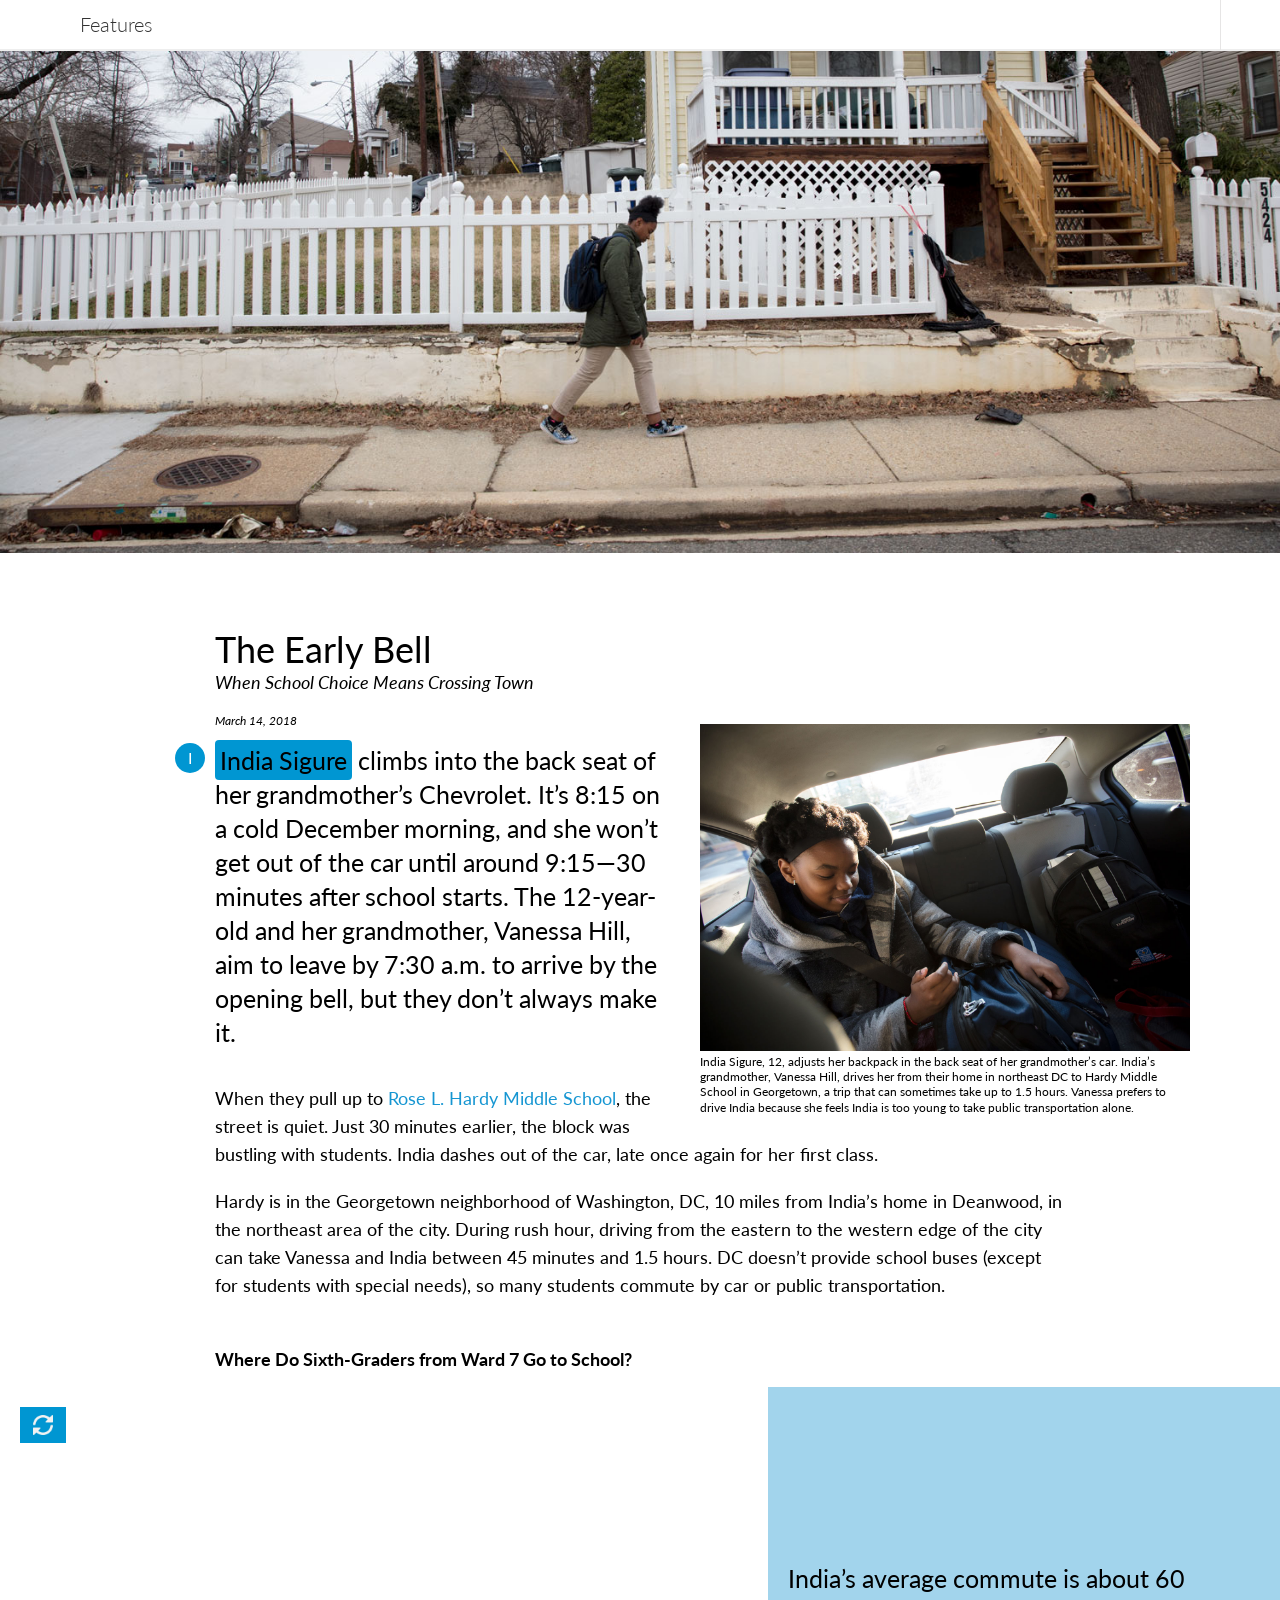
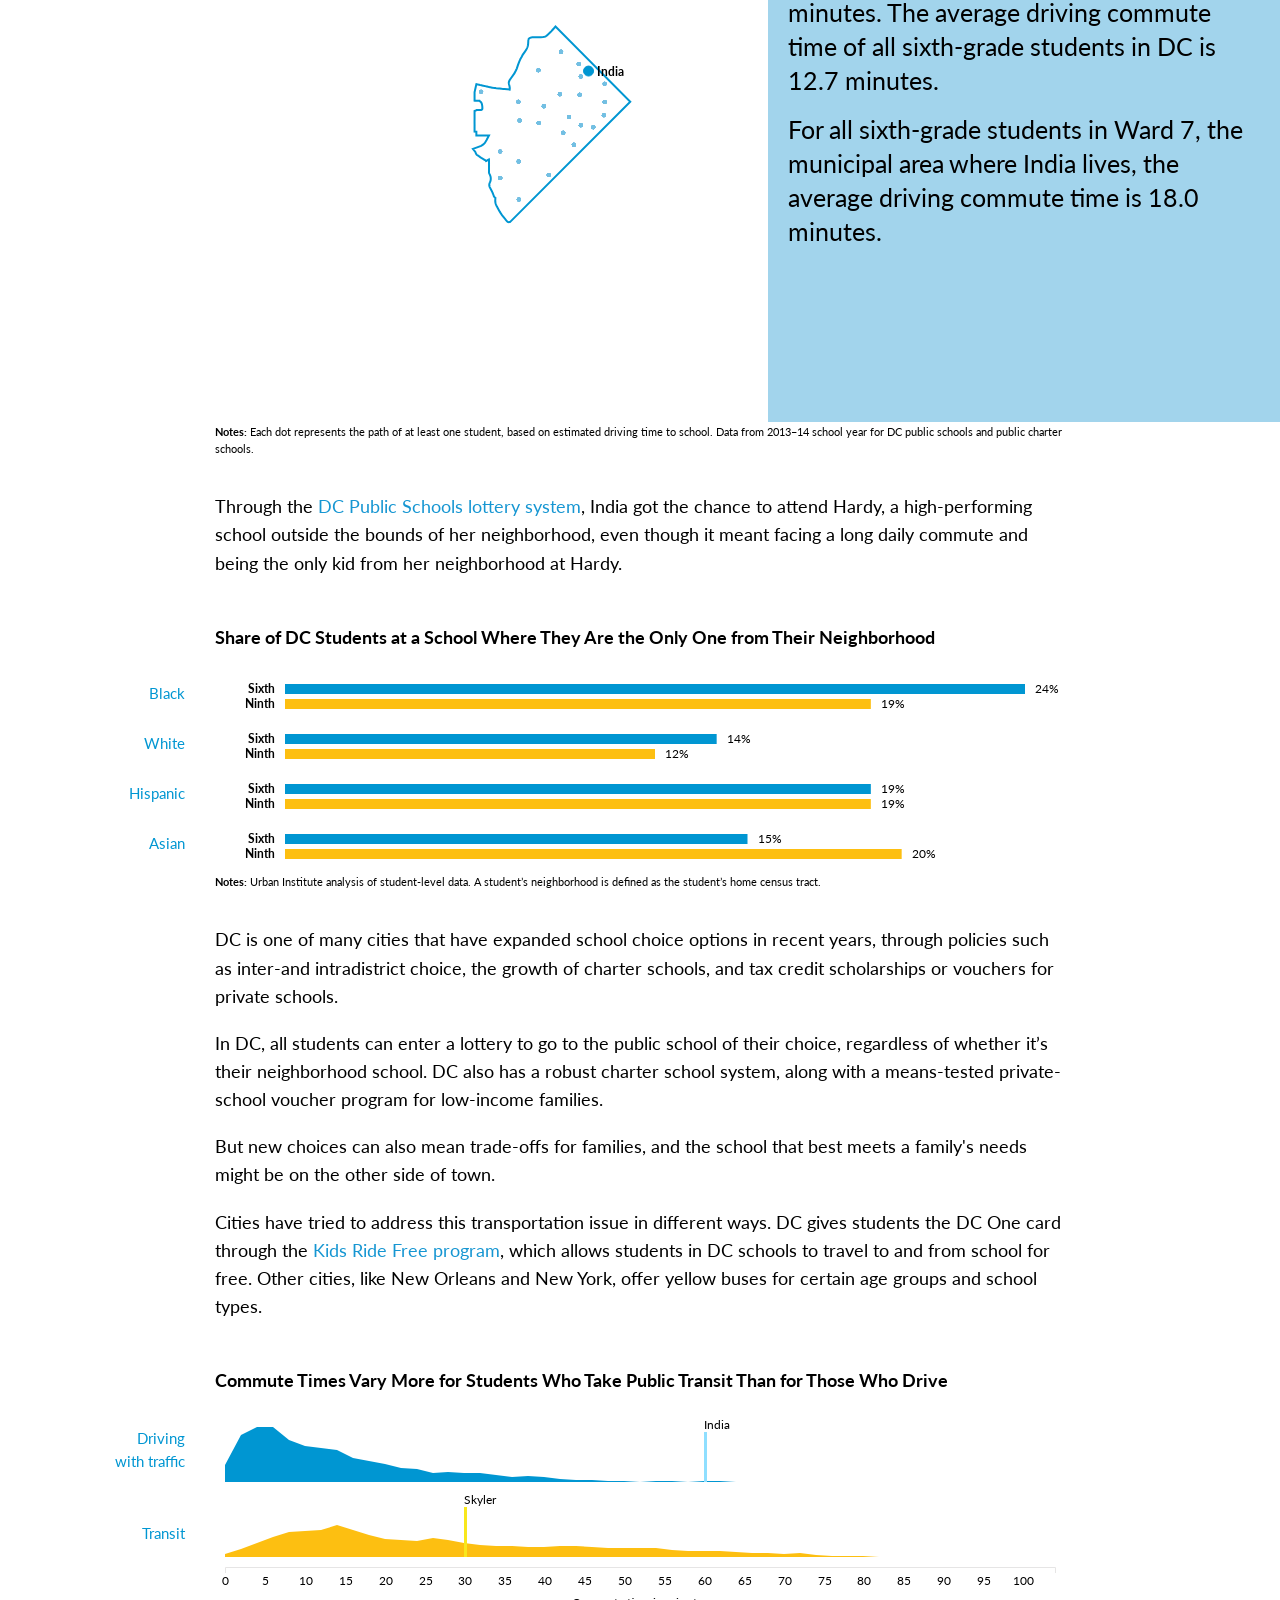
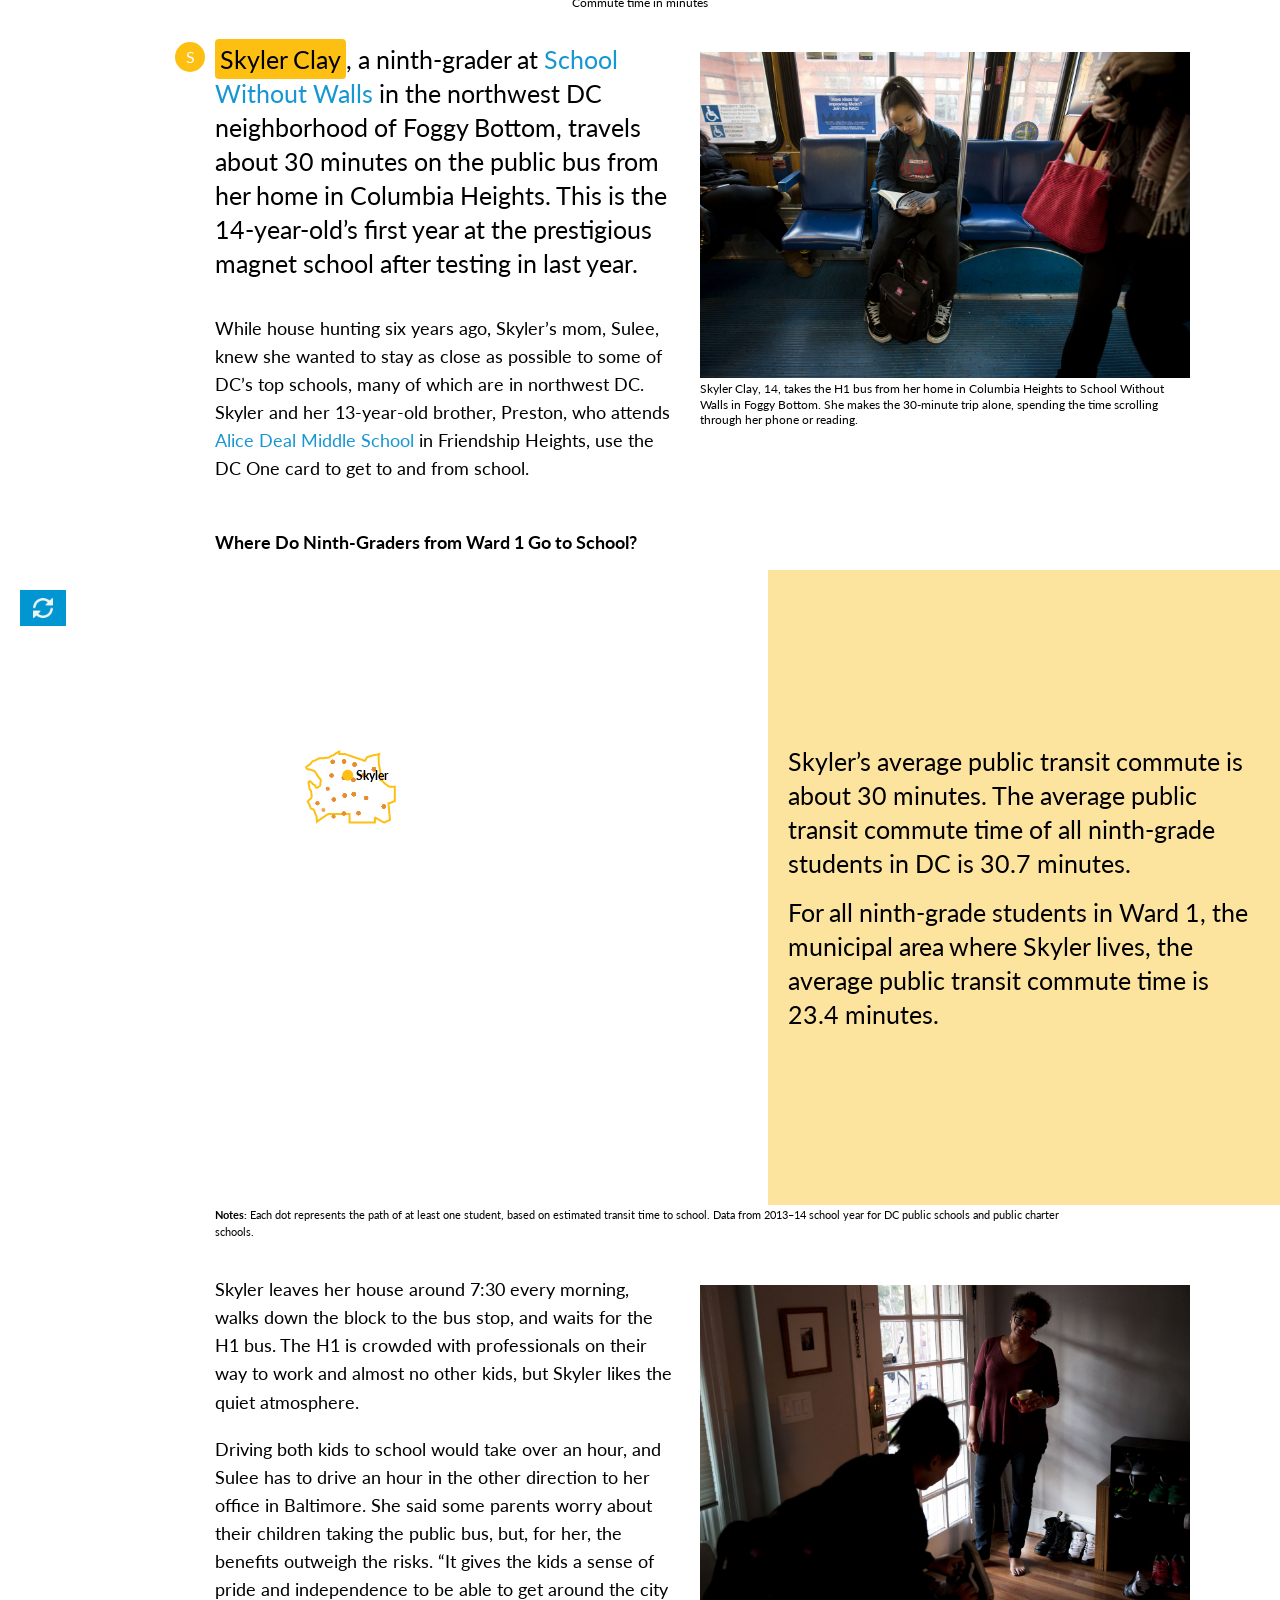
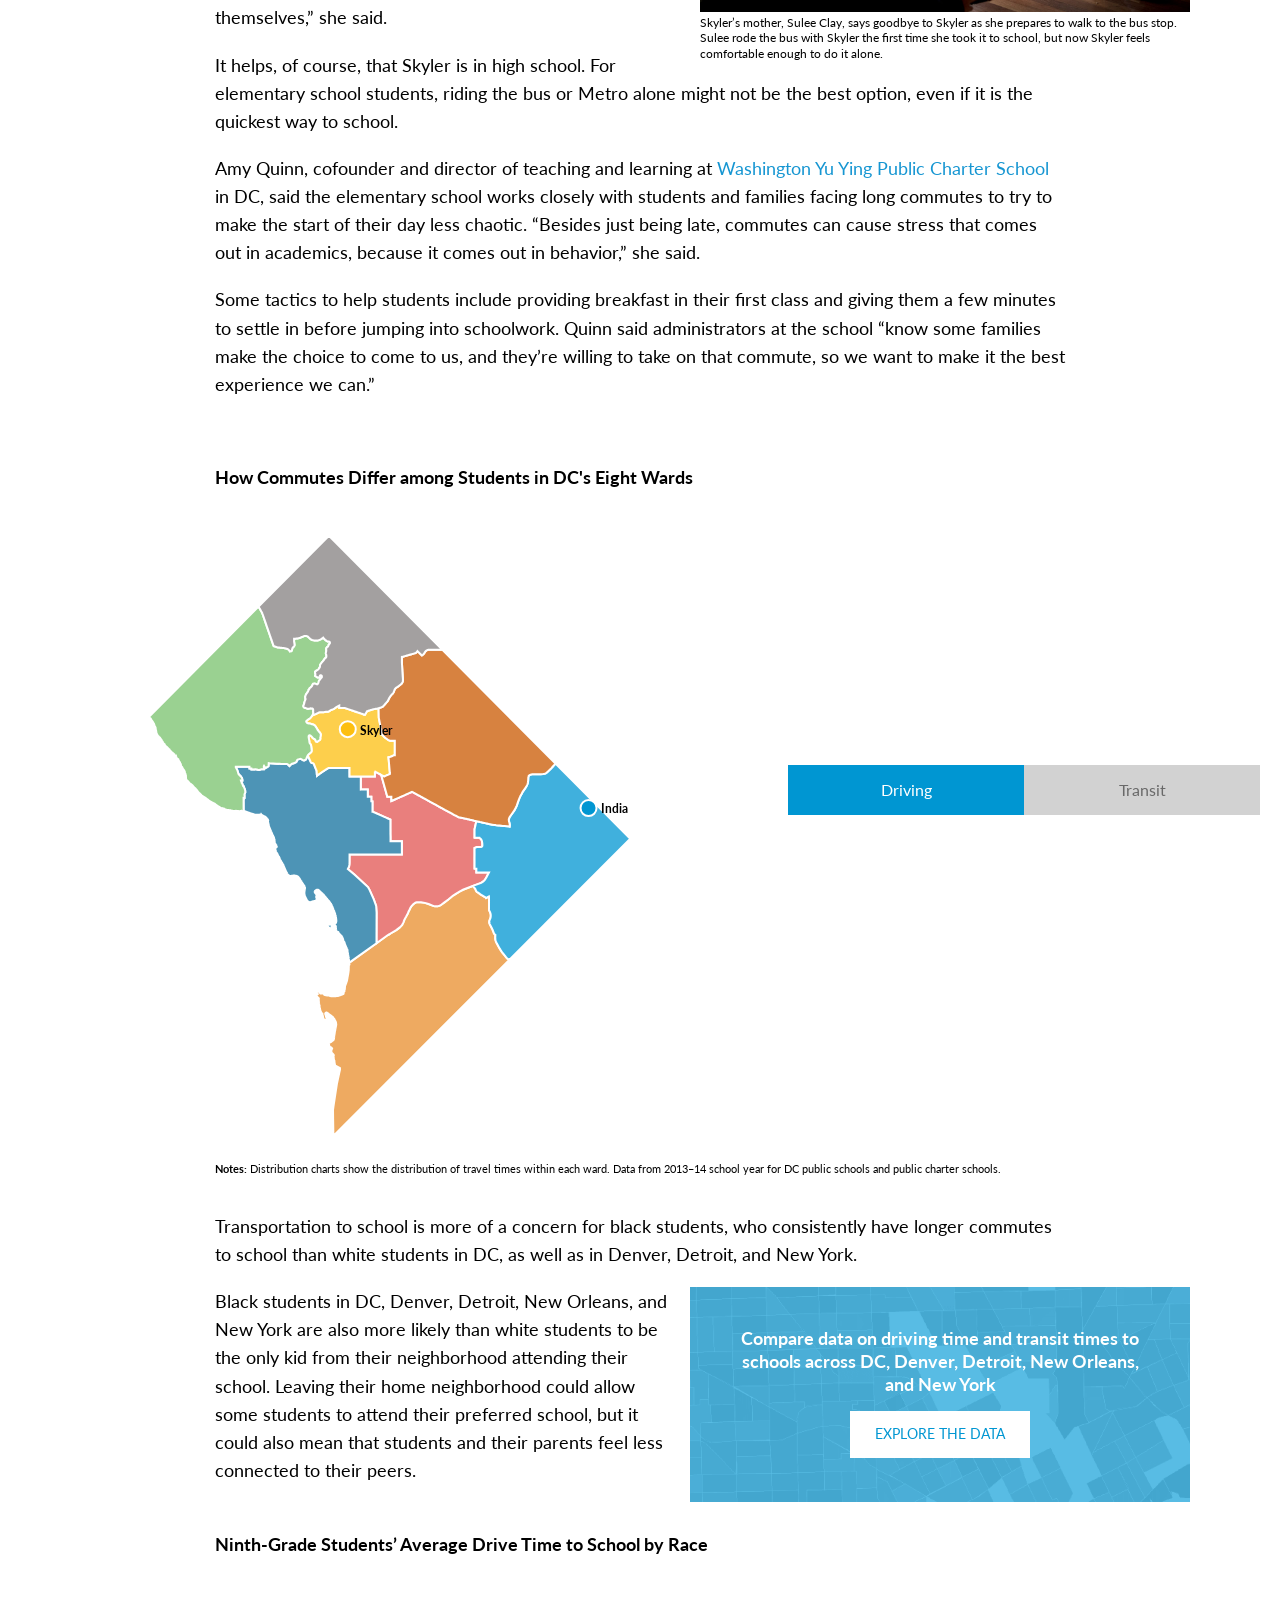
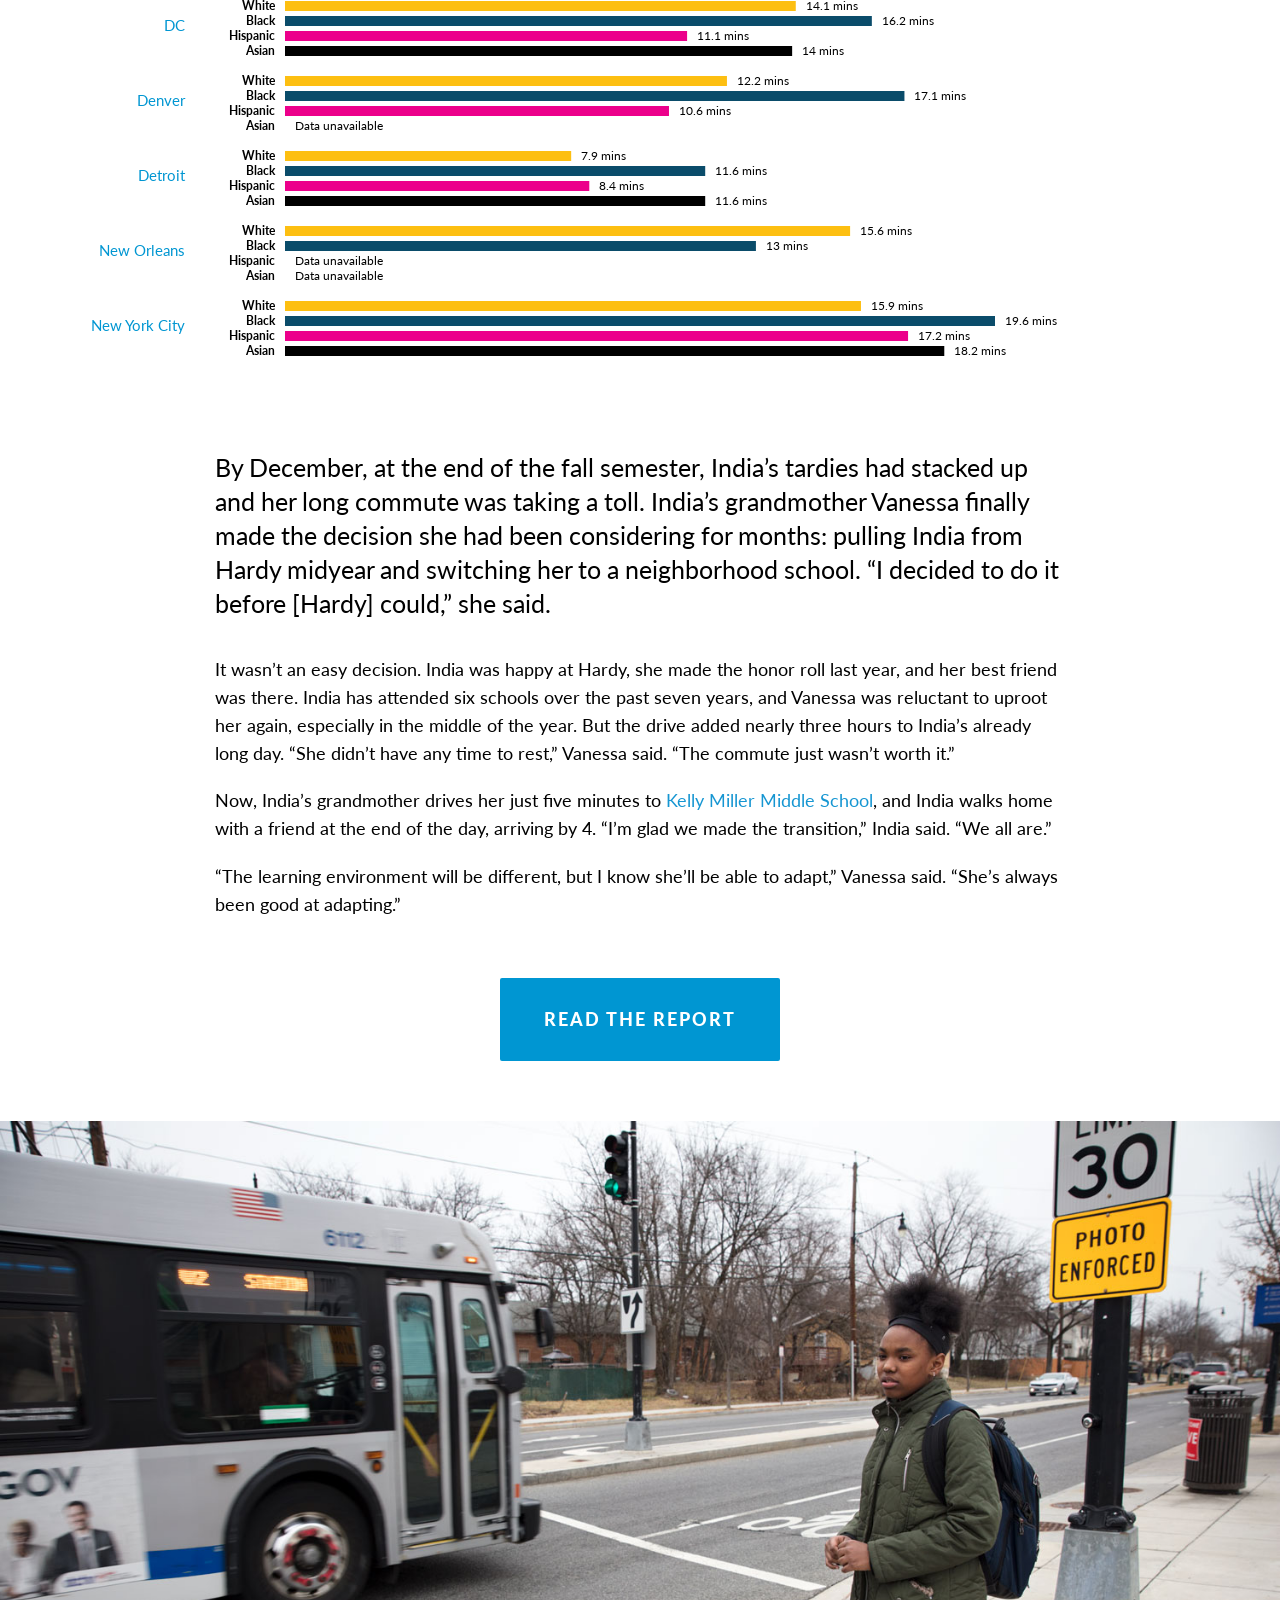
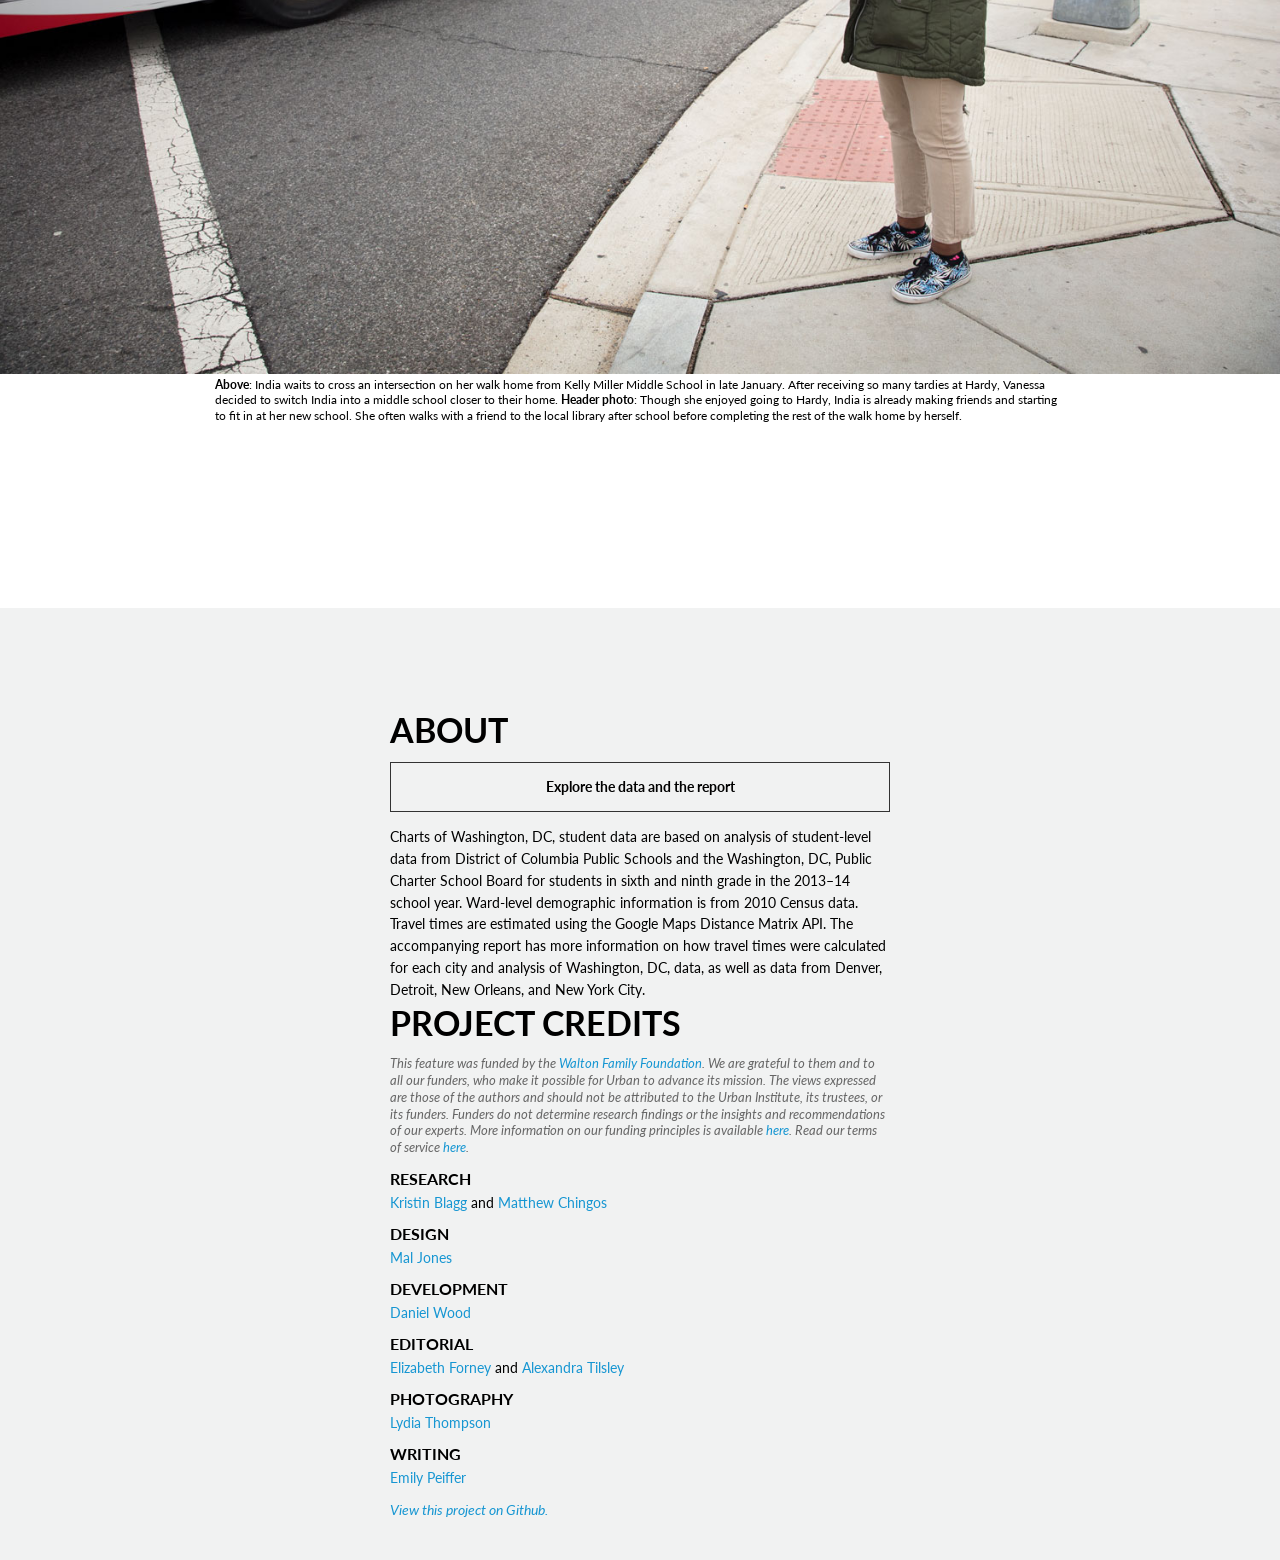
==== index.html @ cdac8f3f "html entitites for rsquo, m/ndash, dquos" ====
<!DOCTYPE html>
<html>
<head>
  <title>The Early Bell</title>
  <meta charset="utf-8">
  <meta http-equiv="X-UA-Compatible" content="IE=edge">
  <meta name="viewport" content="initial-scale=1, maximum-scale=1">

  <meta name="twitter:card" content="summary">
  <meta name="twitter:site" content="@urbaninstitute">
  <meta name="twitter:creator" content="@urbaninstitute">
  <meta name="twitter:title" content="The Early Bell: When School Choice Means Crossing Town">
  <meta name="twitter:description" content="New choices can mean trade-offs for families, and the school that best meets their needs might be on the other side of the city.">
  <meta name="twitter:image" content="https://apps.urban.org/features/school-transportation/img/01292018_SchoolTransport_India_265-social.jpg">
  <meta property="og:title" content="The Early Bell: When School Choice Means Crossing Town" />
  <meta property="og:description" content="New choices can mean trade-offs for families, and the school that best meets their needs might be on the other side of the city." />
  <meta property="og:image" content="https://apps.urban.org/features/school-transportation/img/01292018_SchoolTransport_India_265-social.jpg" />
  <meta property="og:image:type" content="image/jpeg">
  <meta property="og:url" content="http://urbn.is/schooltransit">



  <link rel="shortcut icon" href="favicon.ico" type="image/x-icon">
  <link rel="stylesheet" type="text/css" href="stylesheets/css/urban.css"/>
  <link rel="stylesheet" type="text/css" href="stylesheets/css/main.css"/>
  <link rel="stylesheet" type="text/css" href="stylesheets/css/urban-header.css"/>
  <link href="https://fonts.googleapis.com/css?family=Lato:300,400,700,300italic,400italic,700italic,900" rel="stylesheet" type="text/css">

  <!-- Add in meta data -->

  <script type="application/ld+json">
  {
    "@context": "http://schema.org",
    "@type": "NewsArticle",
    "headline": "The Early Bell: When School Choice Means Crossing Town",
    "url": "https://apps.urban.org/features/school-transportation/",
    "thumbnailUrl": "https://apps.urban.org/features/school-transportation/img/01292018_SchoolTransport_India_265-social.jpg",
    "dateCreated": "2018-03-14T04:00:00.000Z",
    "articleSection": "Interactive Feature",
    "creator": ["Kristin Blagg","Matthew Chingos","Mal Jones","Daniel Wood","Elizabeth Forney","Alexandra Tilsley","Lydia Thompson","Emily Peiffer"],
    "keywords": ["Children","Education and Training","Families","Neighborhoods, Cities, and Metros"]
  }
  </script>
  <script src="js/lib/jquery.min.js"></script>



</head>
<body>

<!-- Google Tag Manager -->
<noscript><iframe src="//www.googletagmanager.com/ns.html?id=GTM-MKBD2W"
height="0" width="0" style="display:none;visibility:hidden"></iframe></noscript>
<script>(function(w,d,s,l,i){w[l]=w[l]||[];w[l].push({'gtm.start':
new Date().getTime(),event:'gtm.js'});var f=d.getElementsByTagName(s)[0],
j=d.createElement(s),dl=l!='dataLayer'?'&l='+l:'';j.async=true;j.src=
'//www.googletagmanager.com/gtm.js?id='+i+dl;f.parentNode.insertBefore(j,f);
})(window,document,'script','dataLayer','GTM-MKBD2W');</script>
<!-- End Google Tag Manager -->

<div id = "isDesktop"></div>
<div id = "isTablet"></div>
<div id = "isPhone"></div>


<!-- START HEADER -->
<div id="header-pinned" class="no-touch">
   <a target="_blank" href="http://www.urban.org" title="Home" rel="home" class="site-logo"></a>
<div class="title"><span class="feature-link"><a href="http://www.urban.org/features" class="title-linkback" alt="Urban Institute logo">Features</a></div>
<div class="share-icons">
    <div class="shareThisP">
        <span onclick="toggle_visibility('shareBox');">
                <div class="shareThisB"></div>
            </span>
        <div class="shareThisW" id="shareBox">
          <!-- Update this content!!!! -->
          <!-- What is add this???? -->
            <div class="addthis_toolbox addthis_default_style  " addthis:title="" addthis:url="">
                
                <a href="https://www.facebook.com/sharer.php?u=http://urbn.is/schooltransit" target="_blank" class="addthis_button_facebook at300b" title="Facebook" onclick="toggle_visibility('shareBox');"><span class="at4-icon aticon-facebook" style="background-color: rgb(48, 88, 145);"><span class="at_a11y">Share on facebook</span></span></a>

                <a href="https://twitter.com/intent/tweet?text=The%20early%20bell%3A%20When%20school%20choice%20means%20crossing%20town%20http%3A%2F%2Furbn.is%2Fschooltransit%20(via%20%40urbaninstitute)" target="_blank" class="addthis_button_twitter at300b" title="Tweet" onclick="toggle_visibility('shareBox');"><span class="at4-icon aticon-twitter" style="background-color: rgb(44, 168, 210);"><span class="at_a11y">Share on twitter</span></span></a>

                <a href="mailto:%20?Subject=New feature from the Urban Institute &amp;Body=Hi! I thought you'd be interested in this new feature from the Urban Institute: &ldquo;The Early Bell: When School Choice Means Crossing Town&rdquo; http://urbn.is/schooltransit" target="_blank" class="addthis_button_email at300b" target="_blank" title="Email" onclick="toggle_visibility('shareBox');"><span class="at4-icon aticon-email" style="background-color: rgb(115, 138, 141);"><span class="at_a11y">Share on email</span></span></a> 
            </div>

        </div>
    </div>
</div>
</div>
<div id="main-content">
  <div class="headerimage" id="heroimage">
    <img src="img/HEADER-2-01292018_SchoolTransport_India_265.jpg" class="img-header">
  </div>

  <div id="main-content-text">
    <div class="content">
      <div id="india-dot" class="follow-dot india active">
        <span>I</span>
      </div>

      <h1>The Early Bell</h1>      
      <p class="tagline">When School Choice Means Crossing Town</p>
      <br>
      <div class="inset-image right hide-for-mobile-only">
        <img src="img/01-12112017_SchoolTransport_India_136.jpg">
        <p>India Sigure, 12, adjusts her backpack in the back seat of her grandmother&rsquo;s car. India&rsquo;s grandmother, Vanessa Hill, drives her from their home in northeast DC to Hardy Middle School in Georgetown, a trip that can sometimes take up to 1.5 hours. Vanessa prefers to drive India because she feels India is too young to take public transportation alone.</p>
      </div>
      <div class="pubDate">March 14, 2018</div>
      <h2><span class="india">India Sigure</span> climbs into the back seat of her grandmother&rsquo;s Chevrolet. It&rsquo;s 8:15 on a cold December morning, and she won&rsquo;t get out of the car until around 9:15&mdash;30 minutes after school starts. The 12-year-old and her grandmother, Vanessa Hill, aim to leave by 7:30 a.m. to arrive by the opening bell, but they don&rsquo;t always make it.</h2>
      <div class="inset-image right show-for-mobile-only">
        <img src="img/01-12112017_SchoolTransport_India_136.jpg">
        <p>On a morning in early December, India Sigure, 12, adjusts her backpack in the back seat of her grandmother&rsquo;s car. India&rsquo;s grandmother, Vanessa Hill, drives her from their home in northeast DC to Hardy Middle School in Georgetown, a trip that can sometimes take up to 1.5 hours. Vanessa prefers to drive India because she feels India is too young to take public transportation alone.</p>
      </div>
      <br>
      <p  id="fade0start">When they pull up to <a href="http://profiles.dcps.dc.gov/Hardy+Middle+School" target="_blank">Rose L. Hardy Middle School</a>, the street is quiet. Just 30 minutes earlier, the block was bustling with students. India dashes out of the car, late once again for her first class.</p>
      <br>
      <p>Hardy is in the Georgetown neighborhood of Washington, DC, 10 miles from India&rsquo;s home in Deanwood, in the northeast area of the city. During rush hour, driving from the eastern to the western edge of the city can take Vanessa and India between 45 minutes and 1.5 hours. DC doesn&rsquo;t provide school buses (except for students with special needs), so many students commute by car or public transportation.</p>      
      <h2 id="fade0end" class="chart-title">Where Do Sixth-Graders from Ward 7 Go to School?</h2>
    </div>
    <div class="full-feature">
      <div class="full-feature-map" id="ff1">
        <!-- <img src="img/map1.jpg">   -->
      </div>      
      <div class="full-feature-text pullBlue">
        <p class="source-and-notes show-for-mobile-only"><strong>Notes: </strong>Each dot represents the path of at least one student, based on estimated driving time to school. Data from 2013&ndash;14 school year for DC public schools and public charter schools.</p>
        <h2>India&rsquo;s average commute is about 60 minutes. The average driving commute time of all sixth-grade students in DC is 12.7 minutes.</h2>
        <h2>For all sixth-grade students in Ward 7, the municipal area where India lives, the average driving commute time is 18.0 minutes.</h2>
      </div>
    </div>
    <div  class="content">
      <p class="source-and-notes hide-for-mobile-only"><strong>Notes: </strong>Each dot represents the path of at least one student, based on estimated driving time to school. Data from 2013&ndash;14 school year for DC public schools and public charter schools.</p>

      <p>Through the <a href="http://www.myschooldc.org/" target="_blank">DC Public Schools lottery system</a>, India got the chance to attend Hardy, a high-performing school outside the bounds of her neighborhood, even though it meant facing a long daily commute and being the only kid from her neighborhood at Hardy.</p>
      <div></div>
      <h2 class="chart-title">Share of DC Students at a School Where They Are the Only One from Their Neighborhood</h2>
    </div>
    <div class="content chart-feature">      
      <div class="full-feature-dist" id="ff2">
      </div>      
    </div>      
    <div id="fade1start" class="content">  
    <p class="source-and-notes"><strong>Notes: </strong>Urban Institute analysis of student-level data. A student&rsquo;s neighborhood is defined as the student&rsquo;s home census tract.</p>  
      <p>DC is one of many cities that have expanded school choice options in recent years, through policies such as inter-and intradistrict choice, the growth of charter schools, and tax credit scholarships or vouchers for private schools.</p>
      <br>
      <p  id="fade1end">In DC, all students can enter a lottery to go to the public school of their choice, regardless of whether it&rsquo;s their neighborhood school. DC also has a robust charter school system, along with a means-tested private-school voucher program for low-income families.</p>
      <br>
      <p>But new choices can also mean trade-offs for families, and the school that best meets a family's needs might be on the other side of town.</p>
      <br>
      <p id="fade2start">Cities have tried to address this transportation issue in different ways. DC gives students the DC One card through the <a href="https://ddot.dc.gov/page/school-transit-subsidy-program" target="_blank">Kids Ride Free program</a>, which allows students in DC schools to travel to and from school for free. Other cities, like New Orleans and New York, offer yellow buses for certain age groups and school types.</p>
      <h2 id="fade2end" class="chart-title">Commute Times Vary More for Students Who Take Public Transit Than for Those Who Drive</h2>
    </div>
    <div class="content chart-feature">
      <div class="full-feature-dist" id="ff3">
      </div>      
    </div>    
    <div id="sky-dot-cont" class="content">
      <div id="skyler-dot" class="follow-dot sky active">
        <span>S</span>
      </div>
      <div class="inset-image right hide-for-mobile-only">
        <img src="img/11152017_SchoolTransport_Skyler_108-edit.jpg">
        <p>Skyler Clay, 14, takes the H1 bus from her home in Columbia Heights to School Without Walls in Foggy Bottom. She makes the 30-minute trip alone, spending the time scrolling through her phone or reading.</p>
      </div>
      <h2><span class="sky">Skyler Clay</span>, a ninth-grader at <a href="http://profiles.dcps.dc.gov/School+Without+Walls+High+School" target="_blank">School Without Walls</a> in the northwest DC neighborhood of Foggy Bottom, travels about 30 minutes on the public bus from her home in Columbia Heights. This is the 14-year-old&rsquo;s first year at the prestigious magnet school after testing in last year. </h2>
      <div class="inset-image right show-for-mobile-only">
        <img src="img/11152017_SchoolTransport_Skyler_108-edit.jpg">
        <p>Skyler Clay, 14, takes the H1 bus from her home in Columbia Heights to School Without Walls in Foggy Bottom. She makes the 30-minute trip alone, spending the time scrolling through her phone or reading.</p>
      </div>
      <br>
      <p id="fade3start">While house hunting six years ago, Skyler&rsquo;s mom, Sulee, knew she wanted to stay as close as possible to some of DC&rsquo;s top schools, many of which are in northwest DC. Skyler and her 13-year-old brother, Preston, who attends <a href="http://profiles.dcps.dc.gov/Deal+Middle+School" target="_blank">Alice Deal Middle School</a> in Friendship Heights, use the DC One card to get to and from school.</p>
      <h2 id="fade3end" class="chart-title">Where Do Ninth-Graders from Ward 1 Go to School?</h2>
    </div>  
    <div class="full-feature" >
      <div class="full-feature-map" id="ff4">
      </div>      
      <div class="full-feature-text pullYellow">
        <p class="source-and-notes show-for-mobile-only"><strong>Notes: </strong>Each dot represents the path of at least one student, based on estimated transit time to school. Data from 2013&ndash;14 school year for DC public schools and public charter schools.</p>
        <h2>Skyler&rsquo;s average public transit commute is about 30 minutes. The average public transit commute time of all ninth-grade students in DC is 30.7 minutes.</h2> 
        <h2>For all ninth-grade students in Ward 1, the municipal area where Skyler lives, the average public transit commute time is 23.4 minutes.</h2>
      </div>
    </div>
    <div class="content">
      <p class="source-and-notes hide-for-mobile-only"><strong>Notes: </strong>Each dot represents the path of at least one student, based on estimated transit time to school. Data from 2013&ndash;14 school year for DC public schools and public charter schools.</p>
      <div class="inset-image right hide-for-mobile-only">
        <img src="img/03-11152017_SchoolTransport_Skyler_015.jpg">
        <p>Skyler&rsquo;s mother, Sulee Clay, says goodbye to Skyler as she prepares to walk to the bus stop. Sulee rode the bus with Skyler the first time she took it to school, but now Skyler feels comfortable enough to do it alone.</p>
      </div>
      <p id="fade4start">Skyler leaves her house around 7:30 every morning, walks down the block to the bus stop, and waits for the H1 bus. The H1 is crowded with professionals on their way to work and almost no other kids, but Skyler likes the quiet atmosphere. </p>

      <br>

      <p id="fade4end">Driving both kids to school would take over an hour, and Sulee has to drive an hour in the other direction to her office in Baltimore. She said some parents worry about their children taking the public bus, but, for her, the benefits outweigh the risks. &ldquo;It gives the kids a sense of pride and independence to be able to get around the city themselves,&rdquo; she said.</p>
      <br>
      <p>It helps, of course, that Skyler is in high school. For elementary school students, riding the bus or Metro alone might not be the best option, even if it is the quickest way to school.</p>
      <br>
      <p id="fade5start">Amy Quinn, cofounder and director of teaching and learning at <a href="https://www.washingtonyuying.org/" target="_blank">Washington Yu Ying Public Charter School</a> in DC, said the elementary school works closely with students and families facing long commutes to try to make the start of their day less chaotic. &ldquo;Besides just being late, commutes can cause stress that comes out in academics, because it comes out in behavior,&rdquo; she said. </p>
      <br>
      <p id="fade5end"><span id="fade6start"> </span>Some tactics to help students include providing breakfast in their first class and giving them a few minutes to settle in before jumping into schoolwork. Quinn said administrators at the school &ldquo;know some families make the choice to come to us, and they&rsquo;re willing to take on that commute, so we want to make it the best experience we can.&rdquo;</p> 
      <br>
      <h2 id="fade6end" class="chart-title">How Commutes Differ among Students in DC's Eight Wards</h2>
      <br >
    </div>
    <div class="full-feature">
      <div class="full-feature-map" id="ff5">
      </div>    
      <div class="full-feature-right-chart" id="ff6">
      </div>
    </div>
    <div class="content">  
      <p id="fade7start" class="source-and-notes"><strong>Notes: </strong>Distribution charts show the distribution of travel times within each ward. Data from 2013&ndash;14 school year for DC public schools and public charter schools.</p>
      <p>Transportation to school is more of a concern for black students, who consistently have longer commutes to school than white students in DC, as well as in Denver, Detroit, and New York. </p>
      <br>
      <span id="fade7end"></span>
      
      <a href="https://www.urban.org/research/publication/road-school" target="_blank">
        <div class="inset-image right img-button">
          <!-- <img src="img/appendix-promo-bground_blue.png"> -->
          <p>Compare data on driving time and transit times to schools across DC, Denver, Detroit, New Orleans, and New York</p>
          <div>Explore the Data</div>
        </div>
      </a>

      <p id="fade8start">Black students in DC, Denver, Detroit, New Orleans, and New York are also more likely than white students to be the only kid from their neighborhood attending their school. Leaving their home neighborhood could allow some students to attend their preferred school, but it could also mean that students and their parents feel less connected to their peers.</p>
    </div>
    <div  id="fade8end" class="content">
      <h2 class='chart-title'>Ninth-Grade Students&rsquo; Average Drive Time to School by Race</h2>
    </div>      
    <div class="content chart-feature">
      <div class="full-feature-dist" id="ff8">
      </div>      
    </div>          
    <div class="content">
      <h2 id="fade9start">By December, at the end of the fall semester, India&rsquo;s tardies had stacked up and her long commute was taking a toll. India&rsquo;s grandmother Vanessa finally made the decision she had been considering for months: pulling India from Hardy midyear and switching her to a neighborhood school. &ldquo;I decided to do it before [Hardy] could,&rdquo; she said. </h2>
      <br>
      <p id="fade9end">It wasn&rsquo;t an easy decision. India was happy at Hardy, she made the honor roll last year, and her best friend was there. India has attended six schools over the past seven years, and Vanessa was reluctant to uproot her again, especially in the middle of the year. But the drive added nearly three hours to India&rsquo;s already long day. &ldquo;She didn&rsquo;t have any time to rest,&rdquo; Vanessa said. &ldquo;The commute just wasn&rsquo;t worth it.&rdquo;</p>
      <br>
      <p>Now, India&rsquo;s grandmother drives her just five minutes to <a href="http://profiles.dcps.dc.gov/Kelly+Miller+Middle+School" target="_blank">Kelly Miller Middle School</a>, and India walks home with a friend at the end of the day, arriving by 4. &ldquo;I&rsquo;m glad we made the transition,&rdquo; India said. &ldquo;We all are.&rdquo;</p>
      <br>
      <p>&ldquo;The learning environment will be different, but I know she&rsquo;ll be able to adapt,&rdquo; Vanessa said. &ldquo;She&rsquo;s always been good at adapting.&rdquo;</p>
    </div>
    <div class="big-button-container">
      <div class="big-button">
        <a href="https://www.urban.org/research/publication/road-school" target="_blank"><span class="button-text">Read the Report</span></a>
      </div>
    </div>
</div>
<div class="headerimage" id="heroimage">
  <img src="img/FOOTER-01292018_SchoolTransport_India_239.jpg" class="img-header">
  <div class="content"><p><strong>Above</strong>: India waits to cross an intersection on her walk home from Kelly Miller Middle School in late January. After receiving so many tardies at Hardy, Vanessa decided to switch India into a middle school closer to their home. <strong>Header photo</strong>: Though she enjoyed going to Hardy, India is already making friends and starting to fit in at her new school. She often walks with a friend to the local library after school before completing the rest of the walk home by herself.</p></div>
</div>


<!-- Change footer style??? -->
<footer>
 <div class="content">     
    <div id="right">
      <h4>About</h4>
      <div id="footerbuttons">
        <div class="footer-button">
          <a href="https://www.urban.org/research/publication/road-school" target = "_blank"><div class="inner-button">
            Explore the data and the report
          </div></a>
        </div>
      </div>
      <p class = "footerTopP">
        Charts of Washington, DC, student data are based on analysis of student-level data from District of Columbia Public Schools and the Washington, DC, Public Charter School Board for students in sixth and ninth grade in the 2013&ndash;14 school year. Ward-level demographic information is from 2010 Census data. Travel times are estimated using the Google Maps Distance Matrix API. The accompanying report has more information on how travel times were calculated for each city and analysis of Washington, DC, data, as well as data from Denver, Detroit, New Orleans, and New York City.
      </p>

      <h4>Project credits</h4>
      <div class="urbanstatement">

        This feature was funded by the <a href="https://www.waltonfamilyfoundation.org/" target="_blank">Walton Family Foundation</a>. We are grateful to them and to all our funders, who make it possible for Urban to advance its mission. The views expressed are those of the authors and should not be attributed to the Urban Institute, its trustees, or its funders. Funders do not determine research findings or the insights and recommendations of our experts. More information on our funding principles is available <a href = "https://www.urban.org/aboutus/our-funding/funding-principles" target = "_blank">here</a>. Read our terms of service <a href = "http://www.urban.org/terms-service" target = "_blank">here</a>.

      </div>

      <h3 class="job">Research</h3>
      <a href="https://www.urban.org/author/kristin-blagg" target = "_blank">Kristin Blagg</a> and <a href="https://www.urban.org/author/matthew-chingos" target = "_blank">Matthew Chingos</a>
  
      <h3 class="job">Design</h3>      
      <a href="http://rocketkoi.com/" target = "_blank">Mal Jones</a>

      
      <h3 class="job">Development</h3>
      <a href="https://www.urban.org/author/daniel-j-wood" target = "_blank">Daniel Wood</a>

      <h3 class="job">Editorial</h3>
      <a href="https://www.urban.org/author/elizabeth-forney" target = "_blank">Elizabeth Forney</a> and <a href="https://www.urban.org/author/alexandra-tilsley" target = "_blank">Alexandra Tilsley</a>

      <h3 class="job">Photography</h3>
      <a href="https://www.urban.org/author/lydia-thompson" target = "_blank">Lydia Thompson</a>

      <h3 class="job">Writing</h3>
      <a href="https://www.urban.org/author/emily-peiffer" target = "_blank">Emily Peiffer</a>


      <div class="credits"> <a href="" target="_blank">View this project on Github.</a></div>
    </div>
  </div> 
</footer>

  <script src="js/lib/pym.min.js"></script>
  <script>
      var pymParent1 = new pym.Parent('ff1', 'indiamap.html', {});      
      var pymParent2 = new pym.Parent('ff2', 'neighborhood.html', {});
      var pymParent3 = new pym.Parent('ff3', 'transmethod.html', {});
      var pymParent4 = new pym.Parent('ff4', 'skymap.html', {});
      var pymParent5 = new pym.Parent('ff5', 'wardmap.html', {});
      var pymParent6 = new pym.Parent('ff6', 'allwarddistro.html', {});
      // var pymParent7 = new pym.Parent('ff7', 'cityaverages.html', {});
      var pymParent8 = new pym.Parent('ff8', 'race.html', {});
      // var pymParent9 = new pym.Parent('ff9', 'poverty.html', {});
  </script>
	<!-- <script src="js/lib/d3.v4.min.js"></script>   -->
  <script src="js/waypoints/lib/jquery.waypoints.min.js"></script>
	<script src="js/script.js"></script>
  <script src="js/header.js"></script>

<script>
    (function (i, s, o, g, r, a, m) {
        i['GoogleAnalyticsObject'] = r;
        i[r] = i[r] || function () { 
            (i[r].q = i[r].q || []).push(arguments)
        }, i[r].l = 1 * new Date();
        a = s.createElement(o),  m = s.getElementsByTagName(o)[0];
        a.async = 1;
        a.src = g;
        m.parentNode.insertBefore(a, m) 
    })(window, document, 'script', '//www.google-analytics.com/analytics.js', 'ga'); 
    ga('create', 'UA-57529944-1', 'auto'); 
    ga('send', 'pageview');
</script>

<!-- START Parse.ly Include: Standard -->
<div id="parsely-root" style="display: none">
  <span id="parsely-cfg" data-parsely-site="urban.org"></span>
</div>
<script>
    (function(s, p, d) {
      var h=d.location.protocol, i=p+"-"+s,
          e=d.getElementById(i), r=d.getElementById(p+"-root"),
          u=h==="https:"?"d1z2jf7jlzjs58.cloudfront.net"
          :"static."+p+".com";
      if (e) return;
      e = d.createElement(s); e.id = i; e.async = true;
      e.src = h+"//"+u+"/p.js"; r.appendChild(e);
    })("script", "parsely", document);
</script>
<!-- END Parse.ly Include: Standard -->

</body>
</html>
---- stylesheets/css/urban.css ----
html, body, div, span, applet, object, iframe, h1, h2, h3, h4, h5, h6, p, blockquote, pre, a, abbr, acronym, address, big, cite, code, del, dfn, em, img, ins, kbd, q, s, samp, small, strike, strong, sub, sup, tt, var, b, u, i, center, dl, dt, dd, ol, ul, li, fieldset, form, label, legend, table, caption, tbody, tfoot, thead, tr, th, td, article, aside, canvas, details, embed, figure, figcaption, footer, header, hgroup, menu, nav, output, ruby, section, summary, time, mark, audio, video {
     border: 0px none;
     margin: 0px;
     padding: 0px;
     vertical-align: baseline;
}

article, aside, details, figcaption, figure, footer, header, hgroup, menu, nav, section {
     display: block;
}

body, html {
     color: #000;
     font-family: "Lato",sans-serif;
     font-size: 16px;
     height: 100%;
     line-height: 1.2;
     margin: 0px;
     padding: 0px;
     text-align: left;

}

ol, ul {

}

blockquote, q {
     quotes: none;
}

blockquote::before, blockquote::after, q::before, q::after {
     content: none;
}

table {
     border-collapse: collapse;
     border-spacing: 0px;
}

*, *::before, *::after {
     box-sizing: border-box;
}

.clearfix::after {
     clear: both;
     content: "";
     display: table;
}



a{
 color:#1696d2;
 text-decoration: none;
   
}

a:hover{
 color:#000;
 text-decoration: none;    
    
}


h3{
    font-size: 24px;
    font-weight: 400;
    margin-bottom: 20px;
    text-transform: uppercase;
}

.bold{
    
    font-weight: 700;
}

.emphasis{
    
   font-style: italic;
}



/************subnav***************/
.subnav{
    width: 100%;
    position: fixed;
    top: 51px;
    height: 40px;
    background-color: #f6f6f6;
    border-bottom: 1px solid #eee;

}


.subnav ul{
    text-align: center;
    margin: 0px;
}
.subnav ul li{
    display: inline-block;
    text-align: center;
    padding: 0px;
    margin-top: 0px;
    padding-left: 24px;
    padding-top: 10px;
    
}






/*****************mobile chapter (replacing the subnav for smaller screens) ******************/

#mobilenavcontainer{
    display: none;
}


.show-menu {
	display: none;
    margin-top:50px;

}


/*Style for menu links*/
ul#menu li a {
    display: block;
    min-width: 140px;
    text-align: center;
    color: #fff;
    text-decoration: none;
    background-color: #000;
    height: 36px;
    padding-top: 8px;
}

/*Hover state for top level links*/
ul#menu li:hover a {
  color: #0096d2;
}

/*Style for dropdown links*/
ul#menu li:hover ul a {
	background: #333;
color:#fff;
border-right-color: #222;
    border-right:1px solid;
    border-color: #222;
    border-top:5px solid;
    border-top-color:#222;
}





/***********structure***********/
.wrapper{
    width:990px;
    margin:0 auto;
    padding-top: 110px;
    border-top:1px solid #eee;
}

.content{
    width:1100px;
    margin: 0 auto;
    padding: 0px 30px;

}





/********Title and intro of interactive**********/

.pubDate{
  font-size: 12px;
  font-style: italic;
  margin: 0 auto;
  top: -10px;
  position: relative;
}
h1{
    font-size: 30px;
    font-weight: 600;
    padding-top: 0px;
    text-align: left;
    color: #000;    
}


h2{
     font-size: 20px;
    margin-top: 15px;
    font-weight: 300;
    color: #666;
    margin-bottom: 15px;
    line-height: 1.3;
}
h2 div{
    margin-bottom: 10px;
}




/************** steps ******************/


#nav_options{
    position: relative;
    width:100%;
    height:50px;
    margin-bottom: 30px;
}

#steps{
    width: 60%;
    padding-top: 10px;
    float: left;
}

#steps ul{
    margin-left:0px;
    margin-bottom:0px;
    text-indent: 0px;
    text-align: left;

    
}

#steps li{
    display: inline-block;
    list-style: none;
    padding-left:0px;
    margin-bottom:0px;
    margin-right: 30px;  
}

.step_button span{
    color:#333;
    background-color: #f2f2f2;
    padding: 12px;
    text-align: center;
    text-transform: uppercase;
    font-size:15px;
    border:solid 1px #e1e1e1;
}

/***Ben, I'm just placing this here for now. I know you've already got the active coloring in the interactive *****/
#steps li .active {
   background-color: #0096d2; 
     color:#fff;
}

.step_button span:hover{
    background-color:#000;
  
}




/************ place holder for dropdown **************/
#dropdown{
    width: 20%;
    height: 50px;
    background-color: #999;
    float: right;
    
}



/********placeholder for charts********/
.charts{
    margin-bottom:60px;
    
}

/************** general text styles***************/







/*footer*/

footer {
  display: block;
  width: 100%;
    background-color: #f1f2f2;
    margin-top: 185px;
    padding-top: 50px;
    padding-bottom: 25px;
    bottom: 0;
   overflow: hidden;
     height:auto;
     z-index: 10000;  
 
}
@media (max-height: 880px){
  footer{
    margin-top: 25px;
  }
}
footer .content{
  
    max-width: 1100px;

}
   

h4 {
    font-size: 34px;
    font-weight: 900;
    margin-bottom: 10px;
    line-height: 1.3;
     text-transform: uppercase;
    font-weight: 700;
}

#left {
  float: left;
  width: 45%;
  padding-left: 0px;
  padding-right:0px;

}

#right {

  margin: 0 auto;
  width: 500px;
   padding-right: 0px;
  padding-left: 0px;
  margin-top: 50px;
    font-size:14px;
    line-height: 1.3;
}

.footerButton{
  float: left;
  height: 40px;
  width: 135px;
  border: 1px solid #333;
  cursor: pointer;
  font: 13px Lato;
  font-weight: bold;
  text-align: center;
  padding: 10px;
  text-decoration: none !important;
  color: #333 !important;
}
.footerButton:hover{
  background: #fdbf11;
  color: #fff !important;
}
.footerButton.researchButton{
  margin-left: 15px;
}
.footerTopP{
  clear: both;
  padding-top: 14px;
}
#learnMore{
    display: inline-block;
    padding-bottom: 33px;
    padding-top: 9px;
}
#learnMore a{
  display: inline-block;
  line-height: 20px;
}

footer p {
    font-size: 14px;
}

footer h2 {
    text-transform: uppercase;
     font-weight: 700;
}

footer h3, footer h4{
   font-weight: 700; 
}

.credits {
    font-size: 14px;
    margin-top: 1em;
    margin-bottom: 16px;
    font-style: italic;
}

.job {
    font-size: 16px;
    margin-bottom: 4px;
    margin-top: 12px;
}

.urbanstatement {
    font-style: italic;
    color: #666666;
    font-size: 13px;
    margin-bottom: 1em;
}



@media (max-width: 993px){
    #axis_label{
        top: 25px;
    }
}
@media (max-width: 450px){
  .footerButton.researchButton {
      margin-left: 0px;
      margin-top: 10px;
      clear: both;
  }
}
@media (max-width: 768px){
    rect.states.selected, rect.states.hover{
        stroke: #ec008b !important;
    }
    .slope_line.selected, .slope_line.hover{
        stroke: #ec008b !important;
    }
    .key_box{
        margin-left: 0px;
    }
    #tooltip, #tooltip-no{
        bottom: -77px;
        left: 0px;
        width: 100%;
        top: inherit;
    }
    #legend{
        margin-top: 100px;
    }
    .step_button{
        margin-bottom: 0px;
        margin-top: 35px;
        width: 240px;
    }
    #state-menu-button{
        position: relative;
        margin-top: 23px;
    }
    .chart-svg{
        margin-top: 120px;
    }
    #axis_label{
        top: 240px !important;
        pointer-events: none;
    }
    #finra_bar-chart{
        z-index: -1;
    }
    .bar-icon, .x.axis .tick text{
        display: none;
    }
    #extra_text_us, #extra_text_all{
        opacity: 0;
        pointer-events: none;
    }
    #mobile-text{
        margin-top: 30px;
    }
    #slope_label_2012, #slope_label_2015 {
        top: 100px;
    }
}



@media (max-width: 1000px) {
   
    .subnav a{
        font-size:14px;
    }
}


/*browser windows smaller than 850px*/
@media (max-width: 1100px) {
  .wrapper {width:100%; padding-top:100px;}
  .content {width:auto; padding:0px 30px}
  .container {width:auto; padding:0px 30px; margin-bottom: 40px;}
  ul {margin-left: 15px;}
  li {padding-left:0px;}
    #left{ width:100%;}
    #right{ width:100%; margin-top:30px;}
}

.embed-container { position: relative; padding-bottom: 56.25%; height: 0; overflow: hidden; max-width: 100%; } .embed-container iframe, .embed-container object, .embed-container embed { position: absolute; top: 0; left: 0; width: 100%; height: 100%; }
---- stylesheets/css/main.css ----
/* Welcome to Compass.
 * In this file you should write your main styles. (or centralize your imports)
 * Import this file using the following HTML or equivalent:
 * <link href="/stylesheets/screen.css" media="screen, projection" rel="stylesheet" type="text/css" /> */
/*colors*/
/* line 31, ../sass/_variables.scss */
#isPhone, #isTablet, #isDesktop {
  display: none;
  pointer-events: none;
  width: 0;
  height: 0;
  position: fixed;
  top: 0;
  left: 0;
}

/* line 41, ../sass/_variables.scss */
.hide-for-mobile-only {
  display: block;
}

/* line 45, ../sass/_variables.scss */
.show-for-mobile-only {
  display: none;
}

@media (max-width: 768px) {
  /* line 51, ../sass/_variables.scss */
  #isPhone {
    display: block;
  }

  /* line 55, ../sass/_variables.scss */
  #isTablet, #isDesktop {
    display: none;
  }

  /* line 59, ../sass/_variables.scss */
  .hide-for-mobile-only {
    display: none;
  }

  /* line 62, ../sass/_variables.scss */
  .show-for-mobile-only {
    display: block;
  }
}
@media (max-width: 960px) {
  /* line 68, ../sass/_variables.scss */
  #isTablet {
    display: block;
  }

  /* line 72, ../sass/_variables.scss */
  #isPhone, #isDesktop {
    display: none;
  }
}
/* Text styles */
/* line 3, ../sass/_typography.scss */
h1 {
  font-family: Lato;
  font-size: 36px;
  text-align: left;
  color: #000000;
  font-weight: 400;
}

/* line 11, ../sass/_typography.scss */
h2 {
  font-family: Lato;
  font-size: 25px;
  line-height: 1.36;
  text-align: left;
  color: #000000;
  font-weight: 400;
}

/* line 20, ../sass/_typography.scss */
.placeholder {
  font-family: Lato;
  font-size: 18px;
  font-weight: 900;
  line-height: 1.56;
  text-align: left;
  color: #db2b27;
  color: #db2b27;
}

/* line 30, ../sass/_typography.scss */
.button-text {
  font-family: Lato;
  font-size: 18px;
  font-weight: 900;
  line-height: 1.28;
  text-align: center;
  color: #ffffff;
}

/* line 39, ../sass/_typography.scss */
.chart-title {
  font-family: Lato;
  font-size: 18px;
  font-weight: bold;
  text-align: left;
  color: #000000;
  margin-top: 48px;
}

/* line 48, ../sass/_typography.scss */
.tagline {
  font-family: Lato;
  font-size: 18px;
  font-style: italic;
  line-height: 1.31;
  text-align: left;
  color: #000000;
}

/* line 58, ../sass/_typography.scss */
p {
  font-family: Lato;
  font-size: 18px;
  line-height: 1.56;
  text-align: left;
  color: #000000;
}

/* line 66, ../sass/_typography.scss */
link {
  font-family: Lato;
  font-size: 18px;
  line-height: 1.56;
  text-align: left;
  color: #0096d2;
  color: #0096d2;
}

/* line 75, ../sass/_typography.scss */
.title-mobile {
  font-family: Lato;
  font-size: 16px;
  font-weight: bold;
  line-height: 1.25;
  text-align: left;
  color: #000000;
}

/* line 84, ../sass/_typography.scss */
h3 {
  font-family: Lato;
  font-size: 15px;
  text-align: left;
  color: #0096d2;
  color: #0096d2;
}

/* line 92, ../sass/_typography.scss */
.subtitle {
  font-family: Lato;
  font-size: 14px;
  text-align: left;
  color: #000000;
}

/* line 99, ../sass/_typography.scss */
.data-labels {
  font-family: Lato;
  font-size: 12px;
  font-weight: bold;
  text-align: left;
  color: #000000;
}

/* line 107, ../sass/_typography.scss */
.x-and-y-axis-titles {
  font-family: Lato;
  font-size: 12px;
  font-style: italic;
  text-align: left;
  color: #000000;
}

/* line 115, ../sass/_typography.scss */
.p-small {
  font-family: Lato;
  font-size: 12px;
  line-height: 1.67;
  text-align: left;
  color: #000000;
}

/* line 123, ../sass/_typography.scss */
.key-labels {
  font-family: Lato;
  font-size: 12px;
  text-align: left;
  color: #000000;
}

/* line 130, ../sass/_typography.scss */
.x-and-y-axis-labels {
  font-family: Lato;
  font-size: 12px;
  text-align: left;
  color: #000000;
}

/* line 137, ../sass/_typography.scss */
.data-point-label {
  font-family: Lato;
  font-size: 11px;
  text-align: left;
  color: #000000;
}

/* line 144, ../sass/_typography.scss */
.source-and-notes {
  font-family: Lato;
  font-size: 11px;
  text-align: left;
  color: #000000;
}

@media (max-width: 960px) {
  /* line 158, ../sass/_typography.scss */
  p {
    font-size: 16px;
    line-height: 1.5;
  }

  /* line 162, ../sass/_typography.scss */
  h1 {
    font-size: 24px;
  }

  /* line 166, ../sass/_typography.scss */
  h2 {
    font-size: 20px;
    line-height: 1.3;
    margin-bottom: 20px;
  }

  /* line 172, ../sass/_typography.scss */
  .tagline {
    font-size: 16px;
    line-height: 1.31;
  }
}
/*
body {
  font: 100% $font-stack;
  color: $primary-color;
}
*/
/* line 19, ../sass/main.scss */
.headerimage img {
  width: 100%;
  margin: 0 auto;
}

/* line 25, ../sass/main.scss */
#main-content-text {
  padding-top: 72px;
}

/* line 29, ../sass/main.scss */
.pubDate {
  top: 0;
}

/* line 33, ../sass/main.scss */
.india {
  background-color: #0096d2;
  padding: 5px;
  border-radius: 4px;
}

/* line 39, ../sass/main.scss */
.sky {
  background-color: #fdbf11;
  padding: 5px;
  border-radius: 4px;
}

/* line 45, ../sass/main.scss */
.big-button {
  background-color: #0096d2;
  width: 280px;
  margin: 0 auto;
  height: 83px;
  border-radius: 2px;
  text-align: center;
  cursor: pointer;
  padding-top: 30px;
  margin-top: 60px;
  margin-bottom: 60px;
  text-transform: uppercase;
  letter-spacing: 2px;
}

/* line 60, ../sass/main.scss */
.big-button:hover {
  background-color: #73bfe2;
}

/* line 64, ../sass/main.scss */
.content {
  padding-left: 125px;
  padding-right: 125px;
  clear: both;
}
/* line 69, ../sass/main.scss */
.content .inset-image {
  float: right;
  margin-right: -125px;
  padding-left: 10px;
  padding-top: 10px;
  padding-bottom: 10px;
  max-width: 500px;
  margin-left: 15px;
}
/* line 78, ../sass/main.scss */
.content .inset-image img {
  width: 100%;
}
/* line 82, ../sass/main.scss */
.content .inset-image p {
  font-size: 12px;
  line-height: 1.27;
}
/* line 87, ../sass/main.scss */
.content .inset-image.img-button {
  height: 215px;
  background-image: url("../../img/appendix-promo-bground_blue.png");
  background-position: left top;
  background-size: cover;
  padding-top: 40px;
  padding-bottom: 40px;
  padding-left: 0px;
  margin-bottom: 15px;
}
/* line 99, ../sass/main.scss */
.content .inset-image.img-button div {
  background-color: #fff;
  color: #0096d2;
  padding: 15px;
  text-transform: uppercase;
  font-size: 14px;
  margin: 0 auto;
  width: 180px;
  text-align: center;
  margin-top: 15px;
}
/* line 111, ../sass/main.scss */
.content .inset-image.img-button div:hover {
  background-color: #e6e5e5;
}
/* line 115, ../sass/main.scss */
.content .inset-image.img-button p {
  text-align: center;
  color: #fff;
  font-size: 18px;
  font-weight: 700;
  display: block;
  max-width: 80%;
  margin: 0 auto;
}
/* line 127, ../sass/main.scss */
.content .follow-dot {
  position: absolute;
  top: unset;
  left: calc(50% - 550px + 125px - 40px);
  width: 30px;
  height: 30px;
  border-radius: 30px;
  z-index: -1;
  opacity: 0;
  transition: width 1s ease-out, height 1s ease-out;
}
/* line 138, ../sass/main.scss */
.content .follow-dot span {
  display: block;
  margin: 0 auto;
  text-align: center;
  color: #fff;
}
/* line 146, ../sass/main.scss */
.content .follow-dot.sticky {
  top: 230px;
  position: fixed;
  margin-top: 0px !important;
}
/* line 152, ../sass/main.scss */
.content .active {
  opacity: 1;
}
/* line 157, ../sass/main.scss */
.content .follow-dot.india {
  margin-top: 115px;
  background-color: #0096d2;
}
/* line 162, ../sass/main.scss */
.content .source-and-notes {
  margin-top: -35px;
  margin-bottom: 35px;
}

/* line 169, ../sass/main.scss */
.chart-feature {
  margin: 0 auto;
  padding-bottom: 16px;
}
/* line 177, ../sass/main.scss */
.chart-feature .full-feature-dist {
  width: calc(100% + 140px);
  margin-left: -140px;
}

/* line 183, ../sass/main.scss */
.full-feature {
  width: 100%;
  max-width: 1440px;
  display: table;
  margin: 0 auto;
  padding-bottom: 36px;
}
/* line 190, ../sass/main.scss */
.full-feature .full-feature-map {
  width: 60%;
  display: table-cell;
}
/* line 196, ../sass/main.scss */
.full-feature .full-feature-map img {
  width: 100%;
}
/* line 201, ../sass/main.scss */
.full-feature .full-feature-right-chart, .full-feature .full-feature-text {
  padding-left: 20px;
  display: table-cell;
  vertical-align: middle;
}
/* line 209, ../sass/main.scss */
.full-feature .full-feature-text {
  padding-right: 20px;
}
/* line 213, ../sass/main.scss */
.full-feature .full-feature-text.pullBlue {
  background-color: #a2d4ec;
}
/* line 217, ../sass/main.scss */
.full-feature .full-feature-text.pullYellow {
  background-color: #fce39e;
}
/* line 221, ../sass/main.scss */
.full-feature .full-feature-right-chart {
  padding-left: 0px;
}

/* line 227, ../sass/main.scss */
.headerimage p {
  font-size: 12px;
  line-height: 1.27;
}

/* line 232, ../sass/main.scss */
h3.job {
  color: #000;
}

/* line 237, ../sass/main.scss */
#footerbuttons .footer-button {
  width: 100%;
  line-height: 20px;
  float: left;
}
/* line 242, ../sass/main.scss */
#footerbuttons .footer-button .inner-button {
  text-align: center;
  padding-top: 14px;
  padding-bottom: 14px;
  margin-right: 10px;
  margin-left: 10px;
  border: 1px solid #333333;
  cursor: pointer;
  font-weight: 700;
  color: #000 !important;
}
/* line 253, ../sass/main.scss */
#footerbuttons .footer-button .inner-button:hover {
  color: #fff !important;
  background-color: #0096d2;
}
/* line 260, ../sass/main.scss */
#footerbuttons .footer-button:first-child .inner-button {
  margin-left: 0px;
}
/* line 264, ../sass/main.scss */
#footerbuttons .footer-button:last-child .inner-button {
  margin-right: 0px;
}

@media (max-width: 1100px) {
  /* line 271, ../sass/main.scss */
  .content .follow-dot {
    left: 80px;
  }

  /* line 275, ../sass/main.scss */
  .chart-feature {
    padding-left: 5px !important;
    padding-right: 10px !important;
  }
  /* line 280, ../sass/main.scss */
  .chart-feature .full-feature-dist {
    width: 100%;
    margin: 0 auto;
  }
}
@media (max-width: 960px) {
  /* line 291, ../sass/main.scss */
  #main-content-text {
    padding-top: 32px;
  }

  /* line 295, ../sass/main.scss */
  .content {
    padding-left: 48px;
    padding-right: 48px;
  }
  /* line 299, ../sass/main.scss */
  .content .inset-image {
    margin-right: 0px;
    max-width: 300px;
    padding-left: 0px;
    padding-top: 10px;
  }
  /* line 305, ../sass/main.scss */
  .content .follow-dot {
    left: 5px;
  }
  /* line 309, ../sass/main.scss */
  .content .follow-dot.india {
    margin-top: 81px;
  }
}
@media (max-width: 768px) {
  /* line 318, ../sass/main.scss */
  .content {
    padding-left: 27px;
    padding-right: 20px;
  }
  /* line 322, ../sass/main.scss */
  .content .inset-image {
    width: 100%;
    max-width: none;
  }
  /* line 326, ../sass/main.scss */
  .content .follow-dot {
    left: 13px;
    width: 10px;
    height: 10px;
    border-radius: 10px;
  }
  /* line 333, ../sass/main.scss */
  .content .follow-dot.india {
    margin-top: 105px;
  }
  /* line 337, ../sass/main.scss */
  .content .source-and-notes {
    margin-top: -13px;
    margin-bottom: 14px;
  }

  /* line 343, ../sass/main.scss */
  .full-feature, .chart-feature {
    padding-bottom: 14px;
  }

  /* line 347, ../sass/main.scss */
  .full-feature {
    display: block;
  }
  /* line 350, ../sass/main.scss */
  .full-feature .full-feature-map {
    width: 100%;
    display: block;
  }
  /* line 356, ../sass/main.scss */
  .full-feature .full-feature-right-chart, .full-feature .full-feature-text {
    width: 100%;
    display: block;
    vertical-align: none;
    padding-left: 20px;
    padding-right: 20px;
  }
  /* line 364, ../sass/main.scss */
  .full-feature .full-feature-text {
    padding-bottom: 5px;
    padding-top: 5px;
  }
  /* line 369, ../sass/main.scss */
  .full-feature .full-feature-right-chart {
    padding-left: 0px;
    padding-right: 0px;
  }
}
---- stylesheets/css/urban-header.css ----
header-pinned/*HEADER*/
body{
    margin:0px;
}
#header-pinned {
    font: 16px Lato;
    color: #333;
    font-weight: 400;
    /* margin-right: 100px; */
    position: fixed;
    /*top:-50px;*/
    left: 0;
    width: 100%;
    background: #fff;
    border-bottom: 2px solid #eee;
    z-index: 10000;
    -webkit-transition: top 0.25s linear;
    -moz-transition: top 0.25s linear;
    -o-transition: top 0.25s linear;
    transition: top 0.25s linear;
}

.is-visible {
    top: 0px !important;
}

#header-pinned .content {
    height: 49px;
    max-width: 1200px;
    margin: 0 auto;
    position: relative;
}

#header-pinned *{
    color:#333;
    font-weight: 300;
    text-decoration: none;
}

#header-pinned  .subnav a {
    color: #1696d2;    
}

#header-pinned .subnav a:hover{
    color:#000;
}

#header-pinned .site-logo {

    display: block;
    width: 34px;
    height: 34px;
    position: absolute; 
    left: 10px;
    margin-top: 7px;
    background: url(http://www.urban.org/sites/all/themes/urban/images/logo-mini-dark.png) no-repeat;
    background-size: 34px 34px;
}

#header-pinned .title {
    font-size: 14px;
    line-height: 49px;
    margin: 0 65px 0 55px;
    text-overflow: ellipsis;
    white-space: nowrap;
    overflow: hidden;
}

#header-pinned .title {
    font-size: 20px;
    margin-left: 80px;
}

#header-pinned .title span,
#header-pinned .title a {
    display: inline;
}

/*#header-pinned .title a:hover{
     color:#1696d2;
}


.subnav a {
   color:#1696d2;    
}*/
#header-pinned .share-icons {
    background-color: transparent;
    width: 69px;
    height: 50px;
    margin: 0;
    padding: 0;
    top: 0;
    width: 60px;
    position: absolute;
    right: 0;
}

#header-pinned .share-icons .shareThisP {
    border-top: 0;
    border-left: 1px solid #e6e5e5;
    height: 50px;
    padding: 9px 0 0;
}

#header-pinned .share-icons .shareThisB {
    float: none;
}

#header-pinned .share-icons .shareThisB {
    display: block;
    background-repeat: no-repeat;
    background-image: url(http://www.urban.org/sites/all/themes/urban/images/generated/icons-s8fe141aaaa.png);
    background-position: 0 -2396px;
    height: 32px;
    width: 32px;
    float: none;
    margin: 0 auto;
}

#header-pinned .share-icons .shareThisB:hover {
    background-position: 0 -1948px;
}

#header-pinned .share-icons .shareThisW {
    display: none;
    float: none;
    top: 50px;
    right: 0;
    left: auto;
    width: 300px;
    text-align: right;
    border: 0;
    background: transparent;
}

#header-pinned .share-icons .shareThisW {
    background-color: #fff;
    /* border: 1px solid #e6e5e5; */
    position: absolute;
    top: 50px;
    left: -100px;
    padding: 5px;
    border-top: 0;
    width: 160px;
    z-index:3;
}

#header-pinned .share-icons .addthis_toolbox {
display: inline-block;
    width: auto;
    /* border: 1px solid #e6e5e5; */
    border-top: 0;
    background: #fff;
    padding: 10px 10px 0 0;
    margin: 0 auto;
}

#header-pinned .share-icons .at15t_twitter.at16t_twitter,
#header-pinned .share-icons .addthis_button_facebook {
    display: block;
    background-repeat: no-repeat;
    background-image: url(http://www.urban.org/sites/all/themes/urban/images/generated/icons-s8fe141aaaa.png);
    background-position: 0 -2056px;
    height: 32px;
    width: 32px;
}

#header-pinned .share-icons .at15t_twitter.at16t_twitter,
#header-pinned .share-icons .addthis_button_facebook:hover {
    background-position: 0 -1609px;
}

#header-pinned .share-icons .at15t_twitter.at16t_twitter,
#header-pinned .share-icons .addthis_button_twitter {
    display: block;
    background-repeat: no-repeat;
    background-image: url(http://www.urban.org/sites/all/themes/urban/images/generated/icons-s8fe141aaaa.png);
    background-position: 0 -1169px;
    height: 32px;
    width: 32px;
}

#header-pinned .share-icons .at15t_twitter.at16t_twitter,
#header-pinned .share-icons .addthis_button_twitter:hover {
    background-position: 0 -1577px;
}

#header-pinned .share-icons .at15t_linkedin.at16t_linkedin,
#header-pinned .share-icons .addthis_button_linkedin {
    display: block;
    background-repeat: no-repeat;
    background-image: url(http://www.urban.org/sites/all/themes/urban/images/generated/icons-s8fe141aaaa.png);
    background-position: 0 -1641px;
    height: 32px;
    width: 32px;
}

#header-pinned .share-icons .at15t_linkedin.at16t_linkedin,
#header-pinned .share-icons .addthis_button_linkedin:hover {
    background-position: 0 -1379px;
}

#header-pinned .share-icons .at15t_google_plusone_share.at16t_google_plusone_share,
#header-pinned .share-icons .addthis_button_google_plusone_share {
    display: block;
    background-repeat: no-repeat;
    background-image: url(http://www.urban.org/sites/all/themes/urban/images/generated/icons-s8fe141aaaa.png);
    background-position: 0 -1719px;
    height: 32px;
    width: 32px;
}

#header-pinned .share-icons .at15t_email.at16t_email,
#header-pinned .share-icons .addthis_button_email {
    display: block;
    background-repeat: no-repeat;
    background-image: url(http://www.urban.org/sites/all/themes/urban/images/generated/icons-s8fe141aaaa.png);
    background-position: 0 -1449px;
    height: 32px;
    width: 32px;
}

#header-pinned .share-icons .at15t_email.at16t_email,
#header-pinned .share-icons .addthis_button_email:hover {
    background-position: 0 -1271px;
}

#header-pinned .share-icons [class^="addthis_button_"] {
    display: inline-block !important;
    margin: 0 0 0 10px;
}

#header-pinned .share-icons .addthis_toolbox a {
    margin-bottom: 5px;
}

.at_a11y {
    display: none;
}

.header-links {
    height: 40px;
    background-color: #fff;
    width: 100%;
}

.header-links ul {
    height: 40px;
    list-style: none;
    text-align: center;
    margin: 0px;
    padding: 0px;
}

.header-links ul li {
    display: inline-block;
    font-size: 15px;
    font-weight: 500;
    height: 40px;
    margin: 0px;
    padding-top: 10px;
    padding-bottom: 0px;
    padding-left: 0px;
    padding-right: 0px;
    width: 22%;
}

#subhead{
    width: 100%;
    position: fixed;
    z-index: 3;
    top: 50px;
    height: 35px;
    background: rgba(255,255,255, .9);
    border-bottom: solid 1px #ccc;
  
}

ul{
        list-style: outside none none;
    width: 100%;
    margin: 0 auto;
    text-align: center;
}

#subhead ul li{
    display: inline-block;
    text-align: center;
    text-transform: uppercase;
    font-size: 11px;
    padding-left: 1%;

}

#subhead a{
   color:#333;
   display: block;
   padding:10px;
    
}

#subhead .active {
  border-bottom: solid 3px #1696d2; 
    color:#1696d2; 
    padding-bottom: 8px;
}

#subhead a:hover{
  background-color:rgba(22,150,210, .8);
  color:#fff;

    
}



.header-links a {
    color: #fff;
}

.header-links ul li:hover,
.header-links ul li.hover_effect {
    background-color: rgba(0, 155, 210, .8);
}

/*end css for header*/
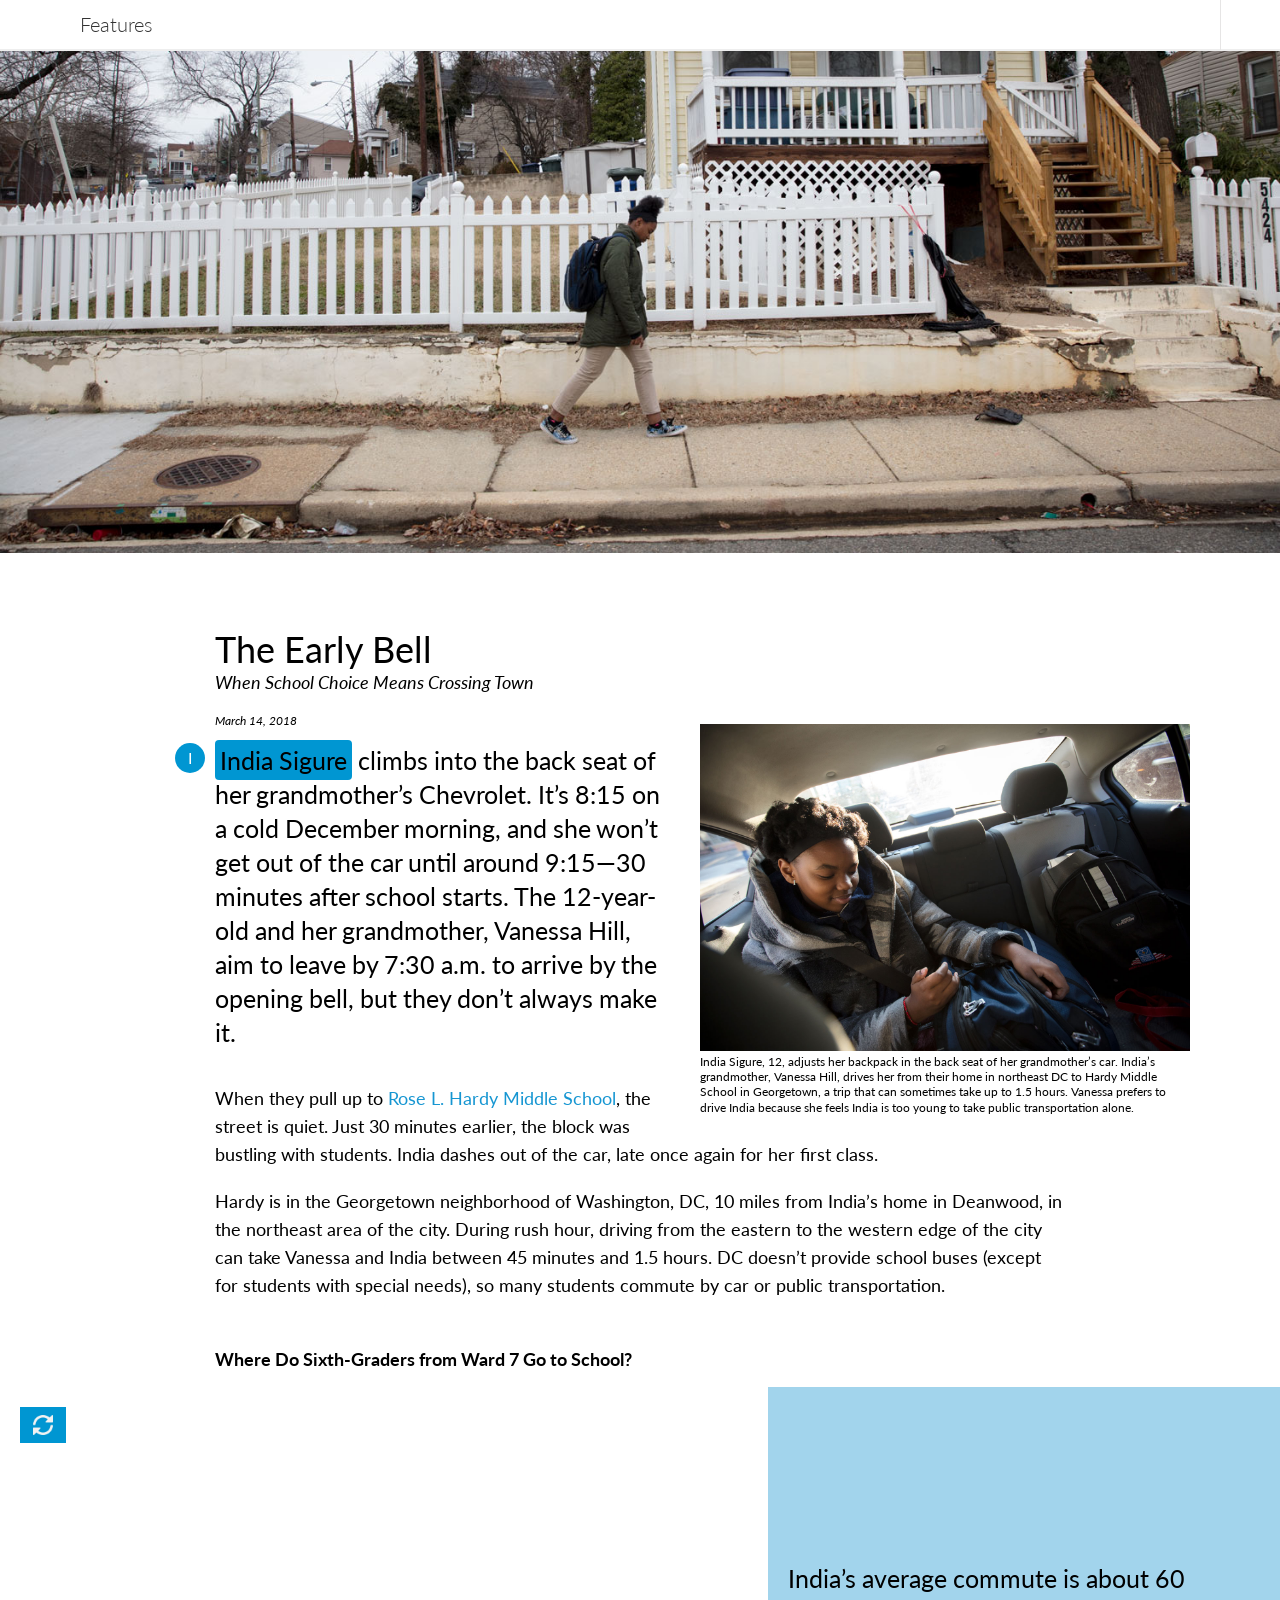
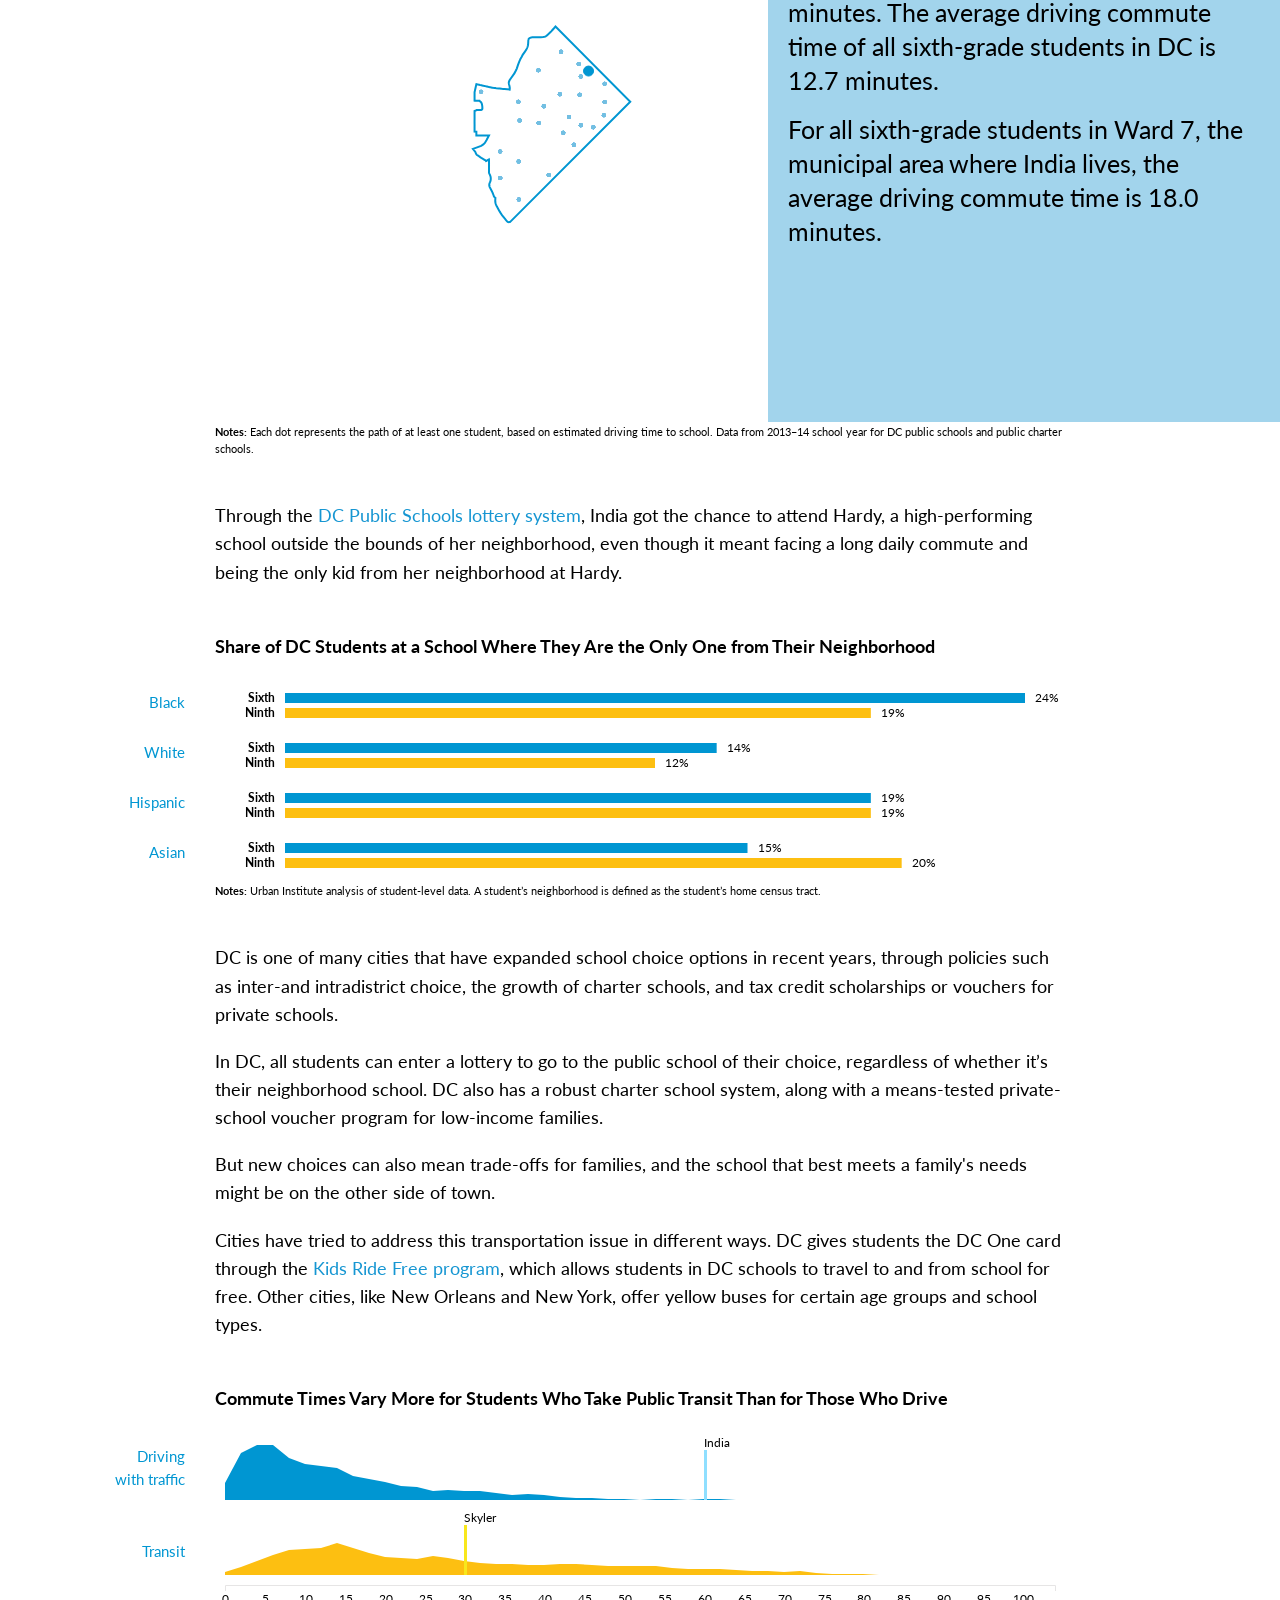
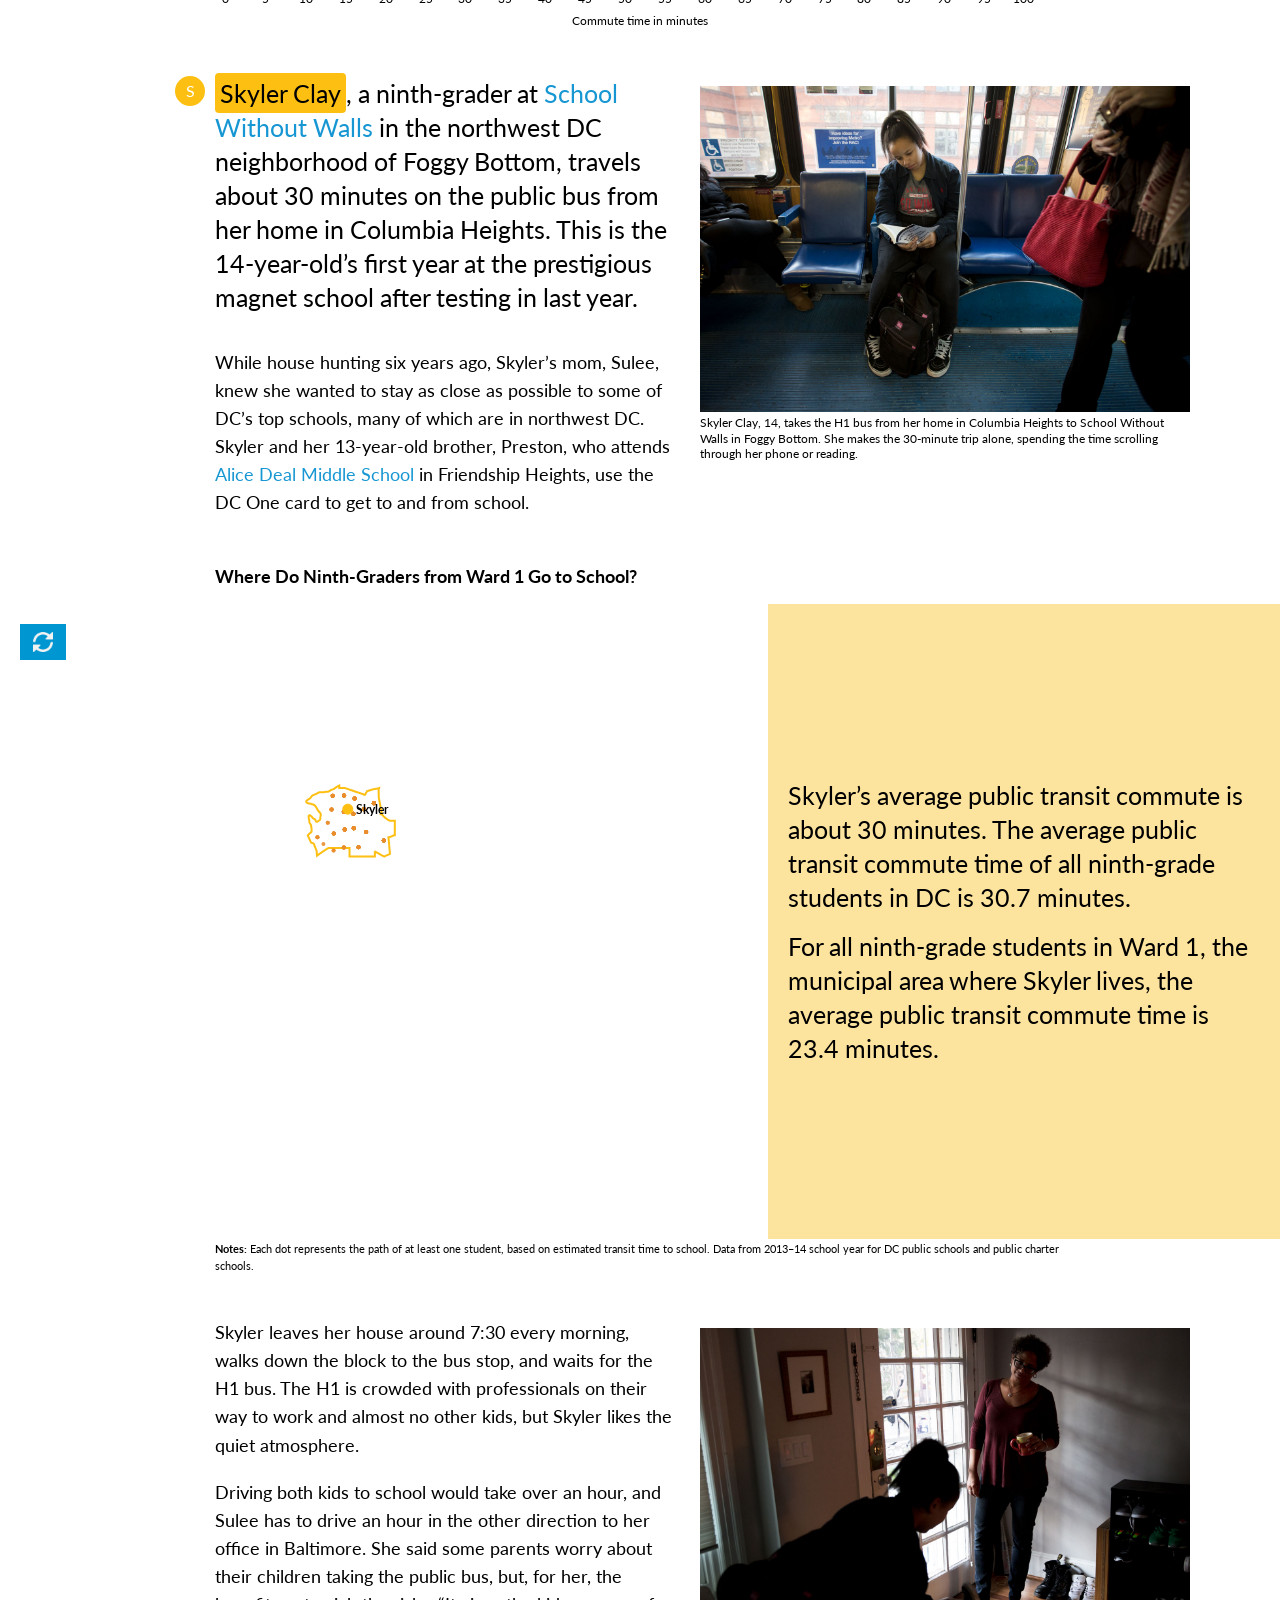
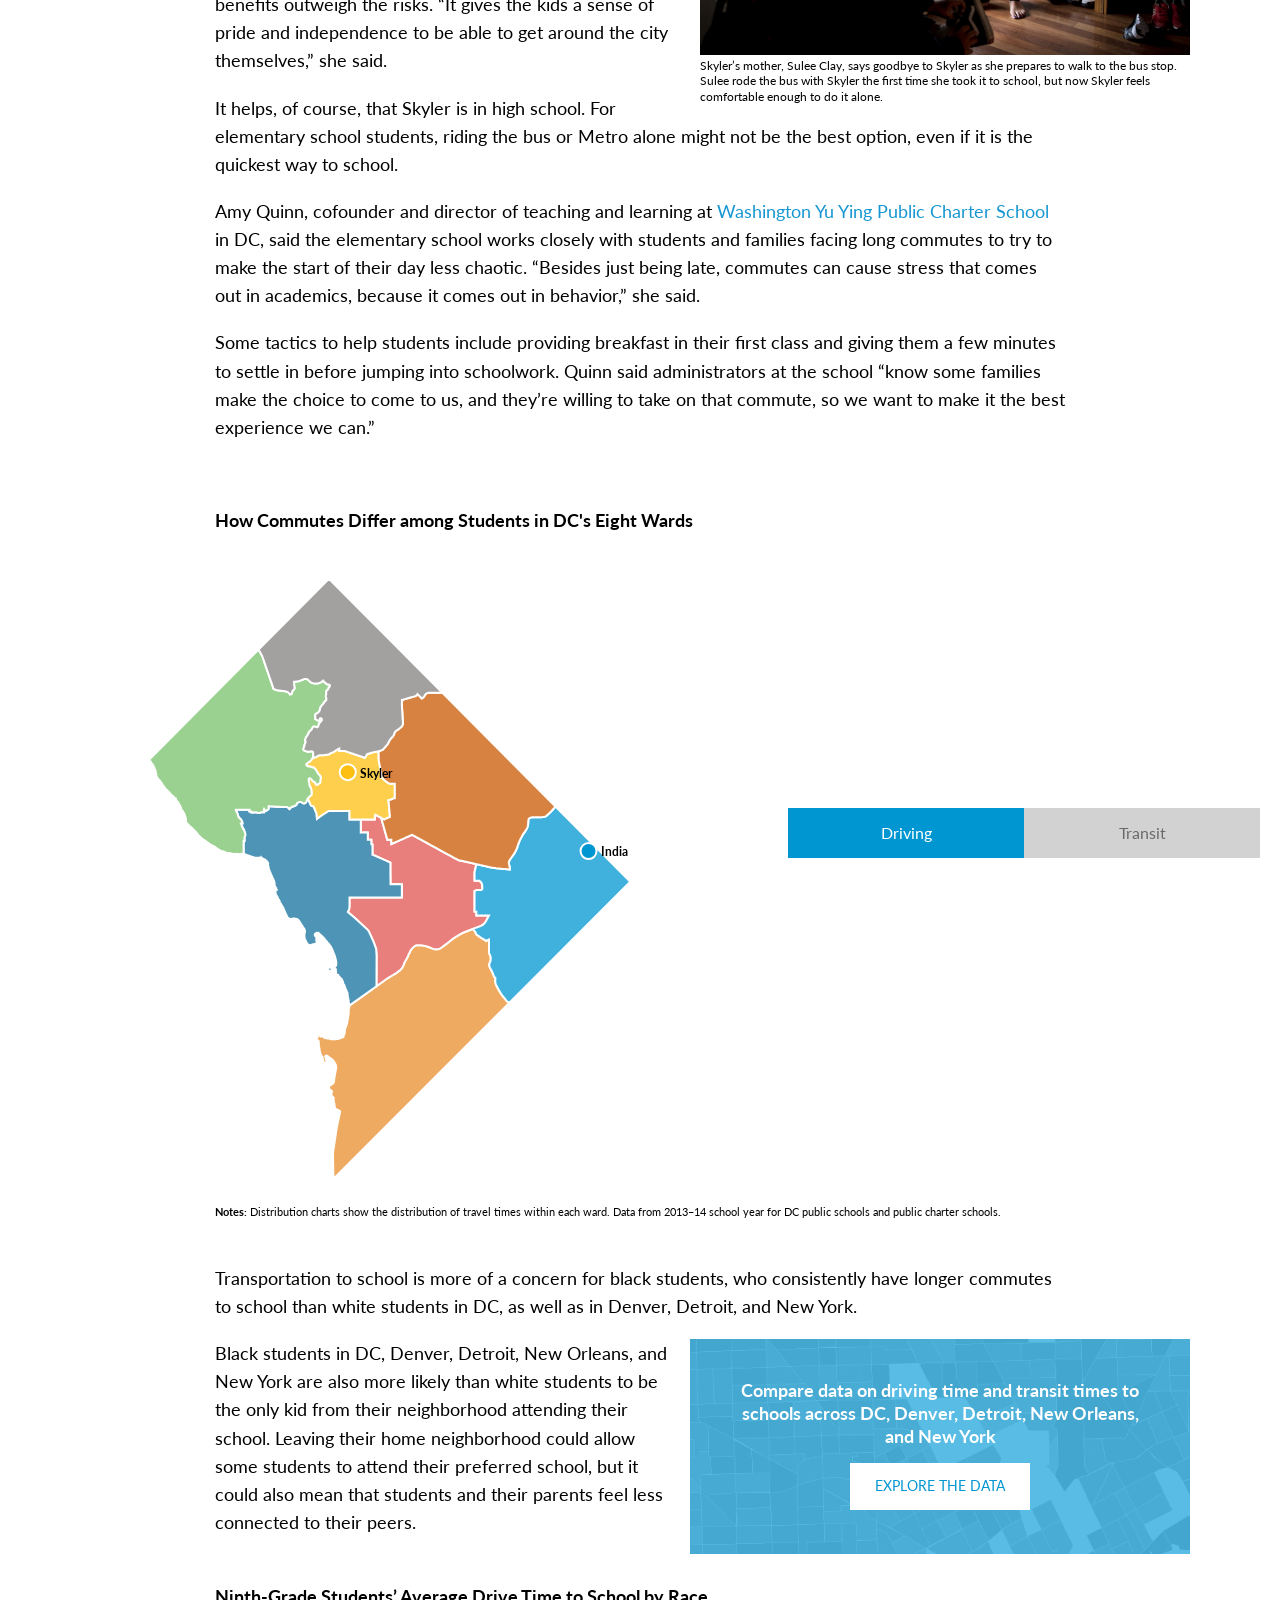
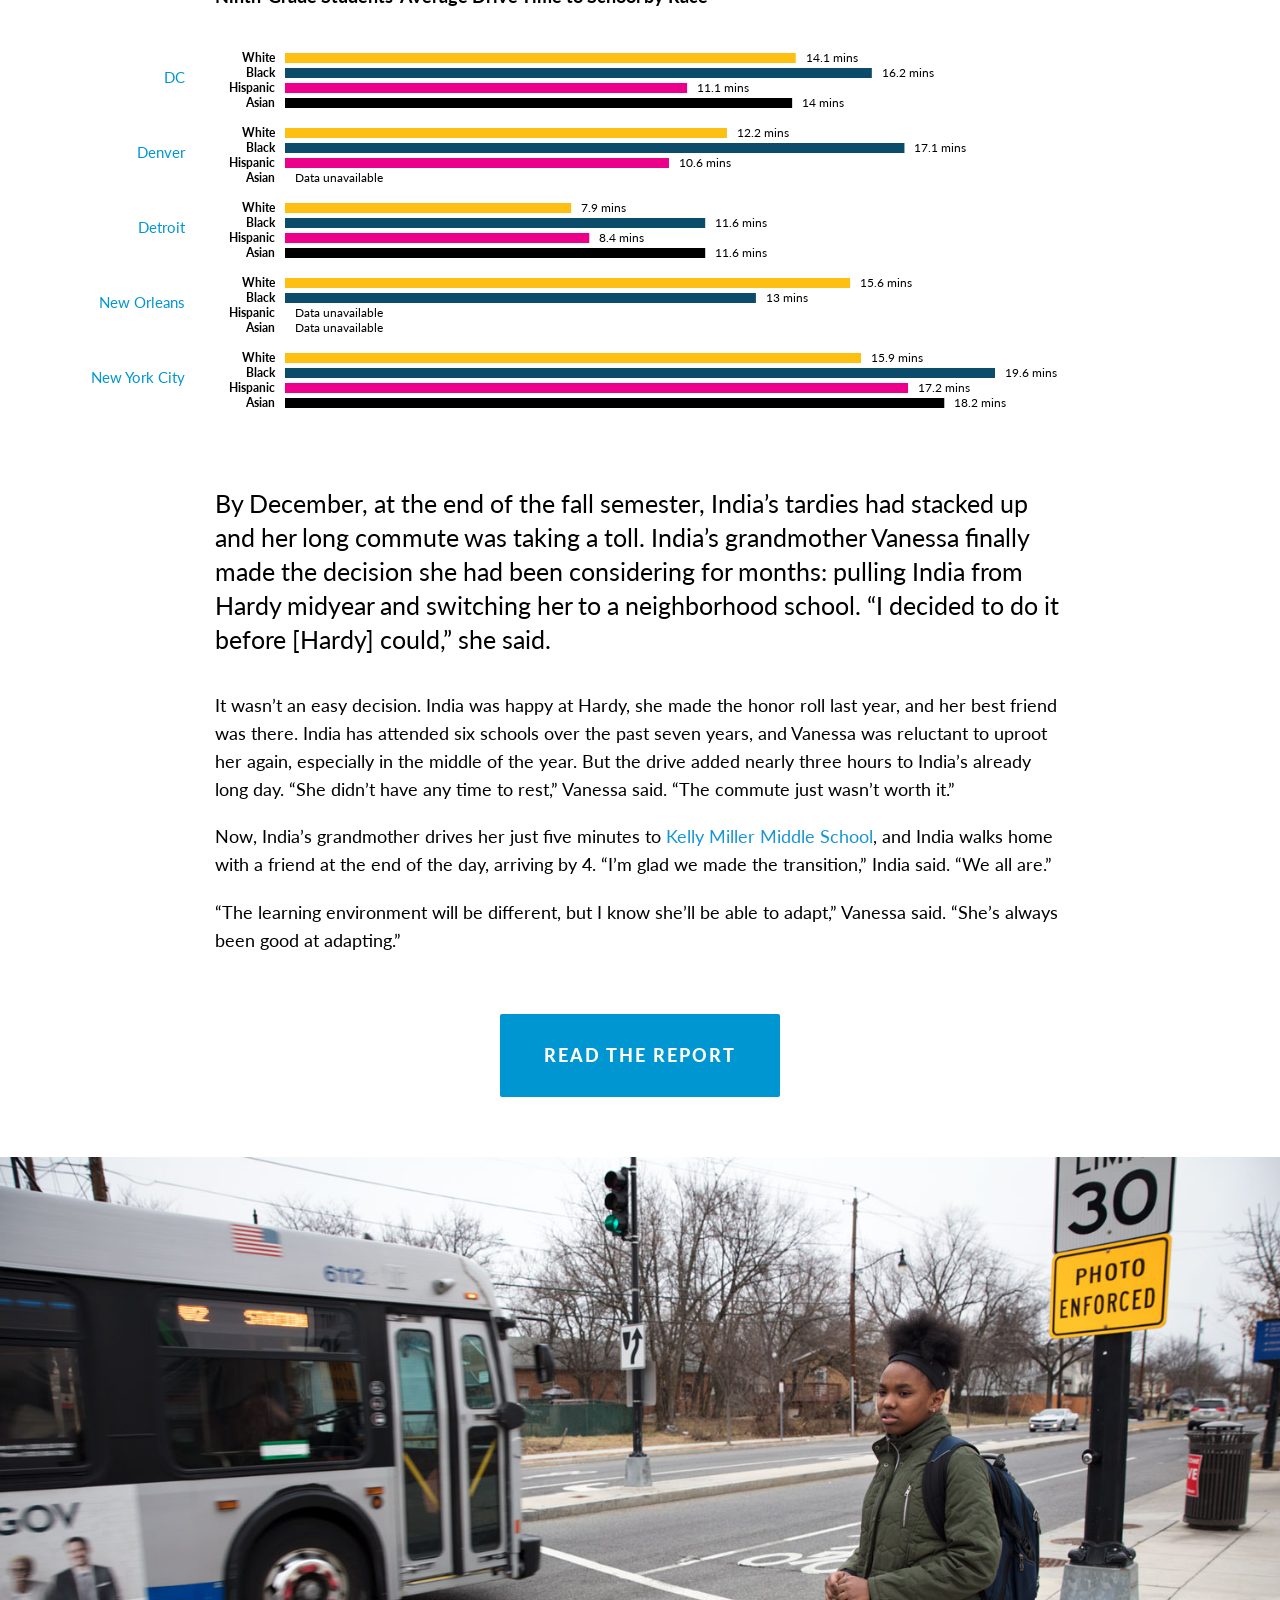
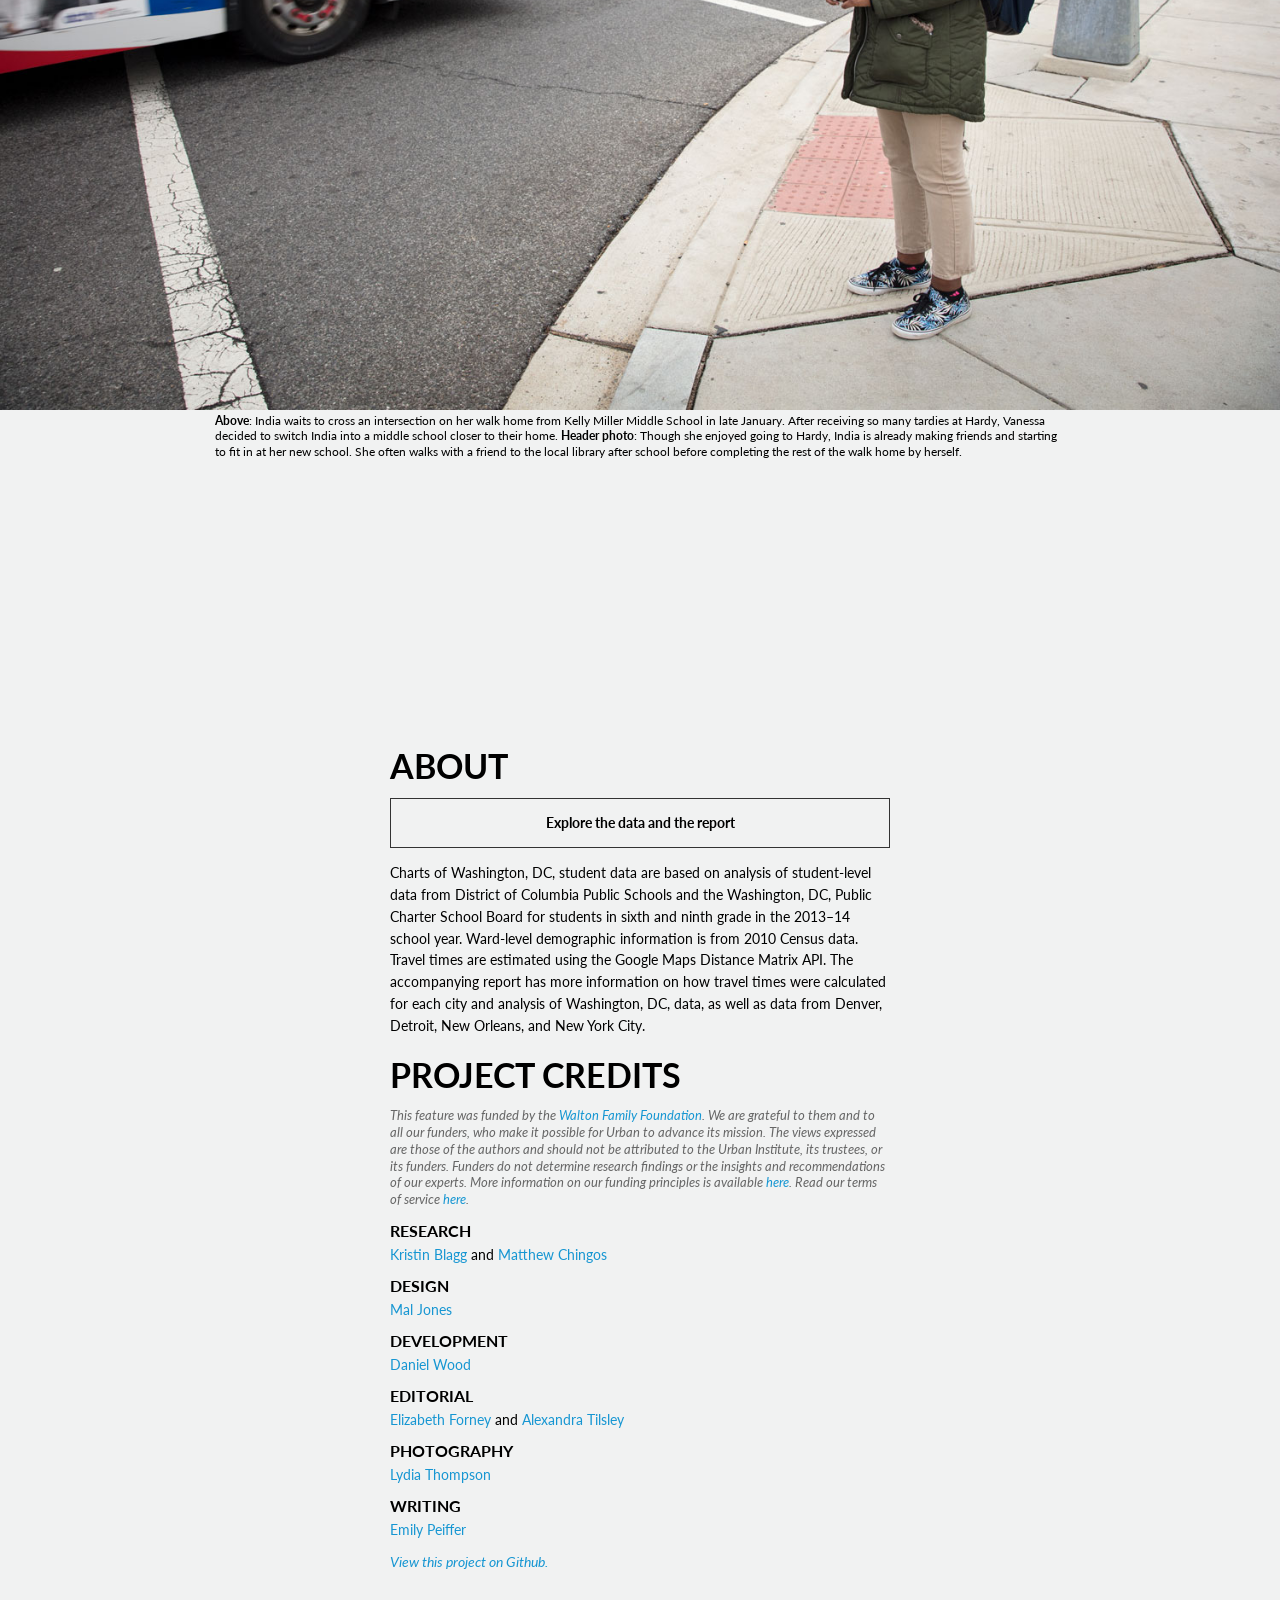
==== commit b78c0075: "various spacing/style and behavior updates from Mal's checklist" ====
--- a/index.html
+++ b/index.html
@@ -17,7 +17,6 @@
   <meta property="og:image" content="https://apps.urban.org/features/school-transportation/img/01292018_SchoolTransport_India_265-social.jpg" />
   <meta property="og:image:type" content="image/jpeg">
   <meta property="og:url" content="http://urbn.is/schooltransit">
-
 
 
   <link rel="shortcut icon" href="favicon.ico" type="image/x-icon">
@@ -135,7 +134,7 @@
       <div></div>
       <h2 class="chart-title">Share of DC Students at a School Where They Are the Only One from Their Neighborhood</h2>
     </div>
-    <div class="content chart-feature">      
+    <div class="content chart-feature neighborhood">      
       <div class="full-feature-dist" id="ff2">
       </div>      
     </div>      
@@ -150,7 +149,7 @@
       <p id="fade2start">Cities have tried to address this transportation issue in different ways. DC gives students the DC One card through the <a href="https://ddot.dc.gov/page/school-transit-subsidy-program" target="_blank">Kids Ride Free program</a>, which allows students in DC schools to travel to and from school for free. Other cities, like New Orleans and New York, offer yellow buses for certain age groups and school types.</p>
       <h2 id="fade2end" class="chart-title">Commute Times Vary More for Students Who Take Public Transit Than for Those Who Drive</h2>
     </div>
-    <div class="content chart-feature">
+    <div class="content chart-feature transmethod">
       <div class="full-feature-dist" id="ff3">
       </div>      
     </div>    
@@ -226,7 +225,7 @@
     <div  id="fade8end" class="content">
       <h2 class='chart-title'>Ninth-Grade Students&rsquo; Average Drive Time to School by Race</h2>
     </div>      
-    <div class="content chart-feature">
+    <div class="content chart-feature race">
       <div class="full-feature-dist" id="ff8">
       </div>      
     </div>          
@@ -245,7 +244,7 @@
       </div>
     </div>
 </div>
-<div class="headerimage" id="heroimage">
+<div class="headerimage bottomImg" id="heroimage">
   <img src="img/FOOTER-01292018_SchoolTransport_India_239.jpg" class="img-header">
   <div class="content"><p><strong>Above</strong>: India waits to cross an intersection on her walk home from Kelly Miller Middle School in late January. After receiving so many tardies at Hardy, Vanessa decided to switch India into a middle school closer to their home. <strong>Header photo</strong>: Though she enjoyed going to Hardy, India is already making friends and starting to fit in at her new school. She often walks with a friend to the local library after school before completing the rest of the walk home by herself.</p></div>
 </div>
--- a/stylesheets/css/urban.css
+++ b/stylesheets/css/urban.css
@@ -299,7 +299,7 @@
   display: block;
   width: 100%;
     background-color: #f1f2f2;
-    margin-top: 185px;
+    margin-top: 0px;
     padding-top: 50px;
     padding-bottom: 25px;
     bottom: 0;
@@ -308,9 +308,17 @@
      z-index: 10000;  
  
 }
+.headerimage.bottomImg {
+    background: #f1f2f2;
+    border-bottom: 185px solid #f1f2f2;
+}
 @media (max-height: 880px){
   footer{
-    margin-top: 25px;
+    margin-top: 0px;
+  }
+  .headerimage.bottomImg {
+      background: #f1f2f2;
+      border-bottom: 25px solid #f1f2f2;  
   }
 }
 footer .content{
@@ -371,6 +379,7 @@
 .footerTopP{
   clear: both;
   padding-top: 14px;
+  margin-bottom: 16px;
 }
 #learnMore{
     display: inline-block;
--- a/stylesheets/css/main.css
+++ b/stylesheets/css/main.css
@@ -403,7 +403,7 @@
 /* line 162, ../sass/main.scss */
 .content .source-and-notes {
   margin-top: -35px;
-  margin-bottom: 35px;
+  margin-bottom: 44px;
 }
 
 /* line 169, ../sass/main.scss */
@@ -417,7 +417,17 @@
   margin-left: -140px;
 }
 
-/* line 183, ../sass/main.scss */
+/* line 182, ../sass/main.scss */
+.chart-feature.transmethod {
+  padding-bottom: 32px;
+}
+
+/* line 185, ../sass/main.scss */
+.chart-feature.race {
+  padding-bottom: 0px;
+}
+
+/* line 190, ../sass/main.scss */
 .full-feature {
   width: 100%;
   max-width: 1440px;
@@ -425,56 +435,56 @@
   margin: 0 auto;
   padding-bottom: 36px;
 }
-/* line 190, ../sass/main.scss */
+/* line 197, ../sass/main.scss */
 .full-feature .full-feature-map {
   width: 60%;
   display: table-cell;
 }
-/* line 196, ../sass/main.scss */
+/* line 203, ../sass/main.scss */
 .full-feature .full-feature-map img {
   width: 100%;
 }
-/* line 201, ../sass/main.scss */
+/* line 208, ../sass/main.scss */
 .full-feature .full-feature-right-chart, .full-feature .full-feature-text {
   padding-left: 20px;
   display: table-cell;
   vertical-align: middle;
 }
-/* line 209, ../sass/main.scss */
+/* line 216, ../sass/main.scss */
 .full-feature .full-feature-text {
   padding-right: 20px;
 }
-/* line 213, ../sass/main.scss */
+/* line 220, ../sass/main.scss */
 .full-feature .full-feature-text.pullBlue {
   background-color: #a2d4ec;
 }
-/* line 217, ../sass/main.scss */
+/* line 224, ../sass/main.scss */
 .full-feature .full-feature-text.pullYellow {
   background-color: #fce39e;
 }
-/* line 221, ../sass/main.scss */
+/* line 228, ../sass/main.scss */
 .full-feature .full-feature-right-chart {
   padding-left: 0px;
 }
 
-/* line 227, ../sass/main.scss */
+/* line 234, ../sass/main.scss */
 .headerimage p {
   font-size: 12px;
   line-height: 1.27;
 }
 
-/* line 232, ../sass/main.scss */
+/* line 239, ../sass/main.scss */
 h3.job {
   color: #000;
 }
 
-/* line 237, ../sass/main.scss */
+/* line 244, ../sass/main.scss */
 #footerbuttons .footer-button {
   width: 100%;
   line-height: 20px;
   float: left;
 }
-/* line 242, ../sass/main.scss */
+/* line 249, ../sass/main.scss */
 #footerbuttons .footer-button .inner-button {
   text-align: center;
   padding-top: 14px;
@@ -486,107 +496,117 @@
   font-weight: 700;
   color: #000 !important;
 }
-/* line 253, ../sass/main.scss */
+/* line 260, ../sass/main.scss */
 #footerbuttons .footer-button .inner-button:hover {
   color: #fff !important;
   background-color: #0096d2;
 }
-/* line 260, ../sass/main.scss */
+/* line 267, ../sass/main.scss */
 #footerbuttons .footer-button:first-child .inner-button {
   margin-left: 0px;
 }
-/* line 264, ../sass/main.scss */
+/* line 271, ../sass/main.scss */
 #footerbuttons .footer-button:last-child .inner-button {
   margin-right: 0px;
 }
 
 @media (max-width: 1100px) {
-  /* line 271, ../sass/main.scss */
+  /* line 278, ../sass/main.scss */
   .content .follow-dot {
     left: 80px;
   }
 
-  /* line 275, ../sass/main.scss */
+  /* line 282, ../sass/main.scss */
   .chart-feature {
     padding-left: 5px !important;
     padding-right: 10px !important;
   }
-  /* line 280, ../sass/main.scss */
+  /* line 287, ../sass/main.scss */
   .chart-feature .full-feature-dist {
     width: 100%;
     margin: 0 auto;
   }
 }
 @media (max-width: 960px) {
-  /* line 291, ../sass/main.scss */
+  /* line 298, ../sass/main.scss */
   #main-content-text {
     padding-top: 32px;
   }
 
-  /* line 295, ../sass/main.scss */
+  /* line 302, ../sass/main.scss */
   .content {
     padding-left: 48px;
     padding-right: 48px;
   }
-  /* line 299, ../sass/main.scss */
+  /* line 306, ../sass/main.scss */
   .content .inset-image {
     margin-right: 0px;
     max-width: 300px;
     padding-left: 0px;
     padding-top: 10px;
   }
-  /* line 305, ../sass/main.scss */
+  /* line 312, ../sass/main.scss */
   .content .follow-dot {
     left: 5px;
   }
-  /* line 309, ../sass/main.scss */
+  /* line 316, ../sass/main.scss */
   .content .follow-dot.india {
     margin-top: 81px;
   }
 }
 @media (max-width: 768px) {
-  /* line 318, ../sass/main.scss */
+  /* line 325, ../sass/main.scss */
   .content {
     padding-left: 27px;
     padding-right: 20px;
   }
-  /* line 322, ../sass/main.scss */
+  /* line 329, ../sass/main.scss */
   .content .inset-image {
     width: 100%;
     max-width: none;
   }
-  /* line 326, ../sass/main.scss */
+  /* line 333, ../sass/main.scss */
   .content .follow-dot {
     left: 13px;
     width: 10px;
     height: 10px;
     border-radius: 10px;
   }
-  /* line 333, ../sass/main.scss */
+  /* line 340, ../sass/main.scss */
   .content .follow-dot.india {
     margin-top: 105px;
   }
-  /* line 337, ../sass/main.scss */
+  /* line 344, ../sass/main.scss */
   .content .source-and-notes {
     margin-top: -13px;
-    margin-bottom: 14px;
-  }
-
-  /* line 343, ../sass/main.scss */
+    margin-bottom: 34px;
+  }
+
+  /* line 350, ../sass/main.scss */
   .full-feature, .chart-feature {
     padding-bottom: 14px;
   }
 
-  /* line 347, ../sass/main.scss */
+  /* line 353, ../sass/main.scss */
+  .chart-feature.transmethod {
+    padding-bottom: 32px;
+  }
+
+  /* line 356, ../sass/main.scss */
+  .chart-feature.race {
+    padding-bottom: 0px;
+  }
+
+  /* line 360, ../sass/main.scss */
   .full-feature {
     display: block;
   }
-  /* line 350, ../sass/main.scss */
+  /* line 363, ../sass/main.scss */
   .full-feature .full-feature-map {
     width: 100%;
     display: block;
   }
-  /* line 356, ../sass/main.scss */
+  /* line 369, ../sass/main.scss */
   .full-feature .full-feature-right-chart, .full-feature .full-feature-text {
     width: 100%;
     display: block;
@@ -594,12 +614,12 @@
     padding-left: 20px;
     padding-right: 20px;
   }
-  /* line 364, ../sass/main.scss */
+  /* line 377, ../sass/main.scss */
   .full-feature .full-feature-text {
     padding-bottom: 5px;
     padding-top: 5px;
   }
-  /* line 369, ../sass/main.scss */
+  /* line 382, ../sass/main.scss */
   .full-feature .full-feature-right-chart {
     padding-left: 0px;
     padding-right: 0px;
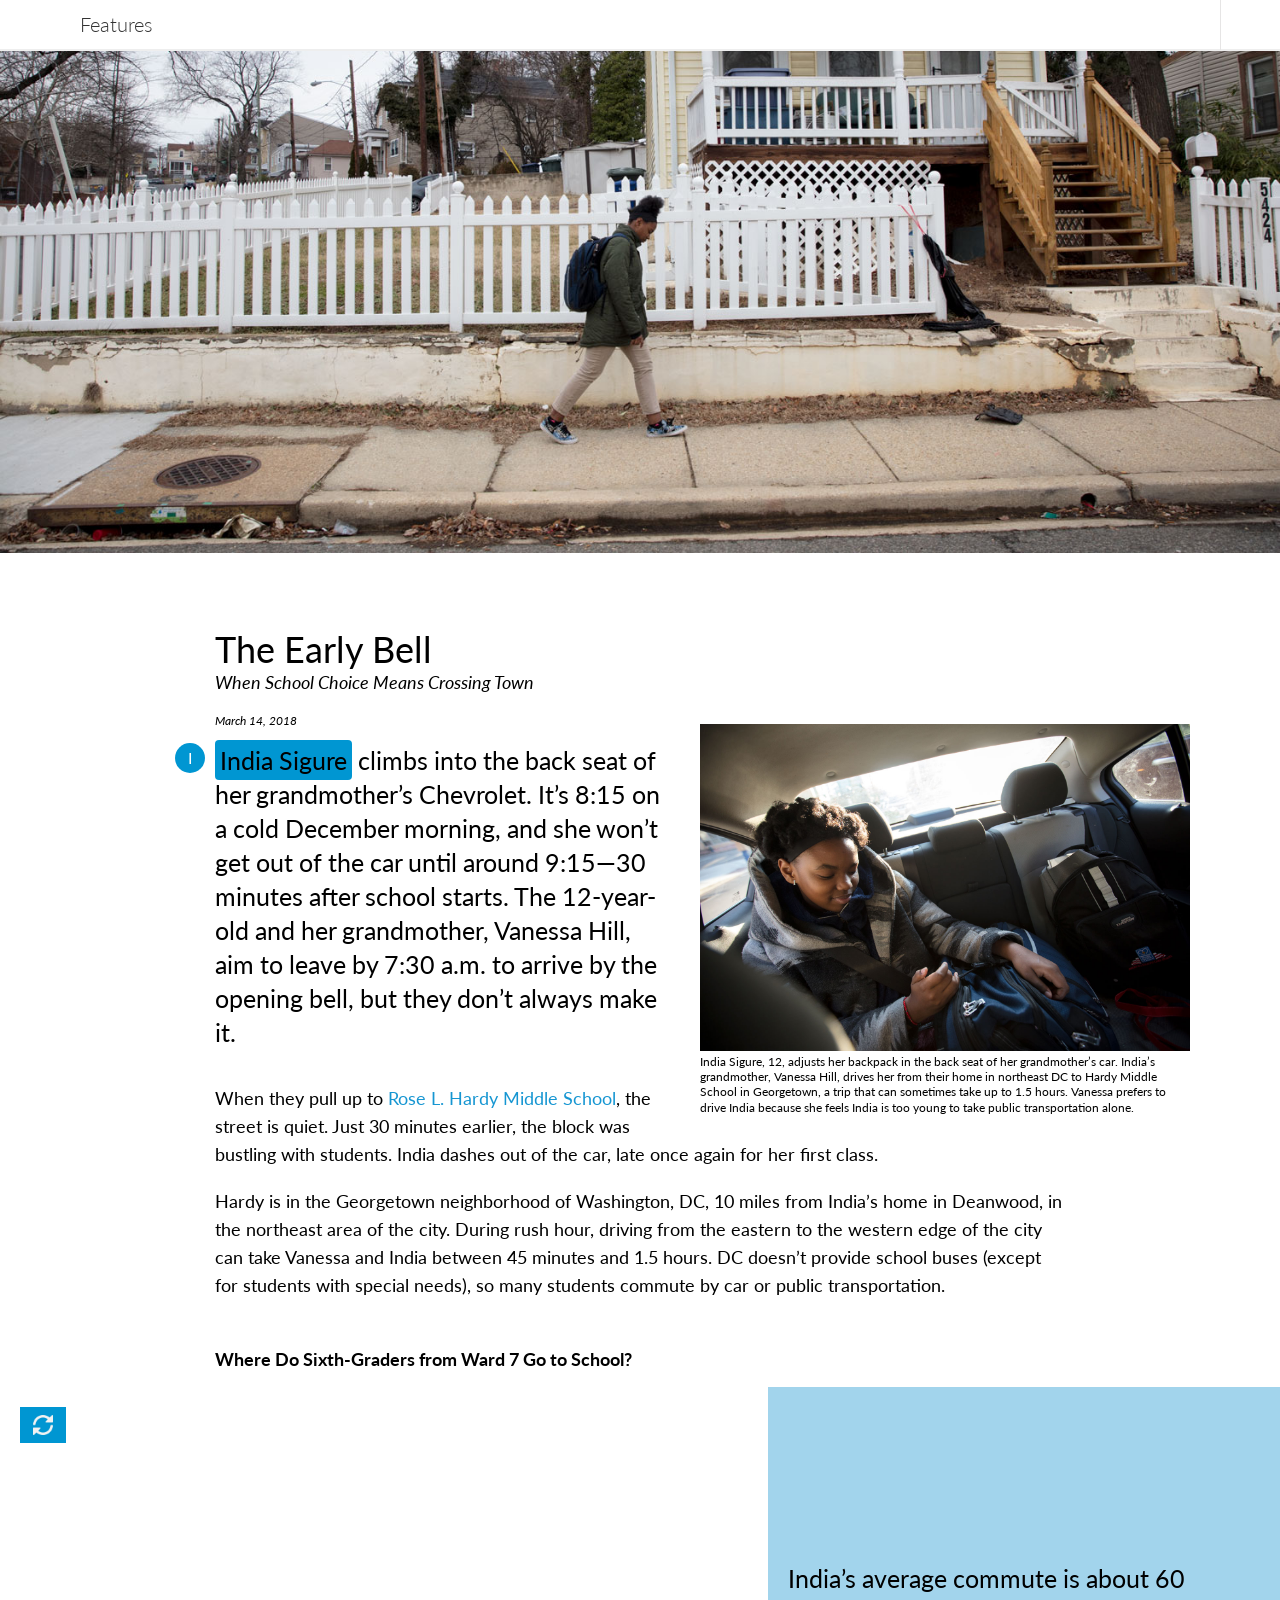
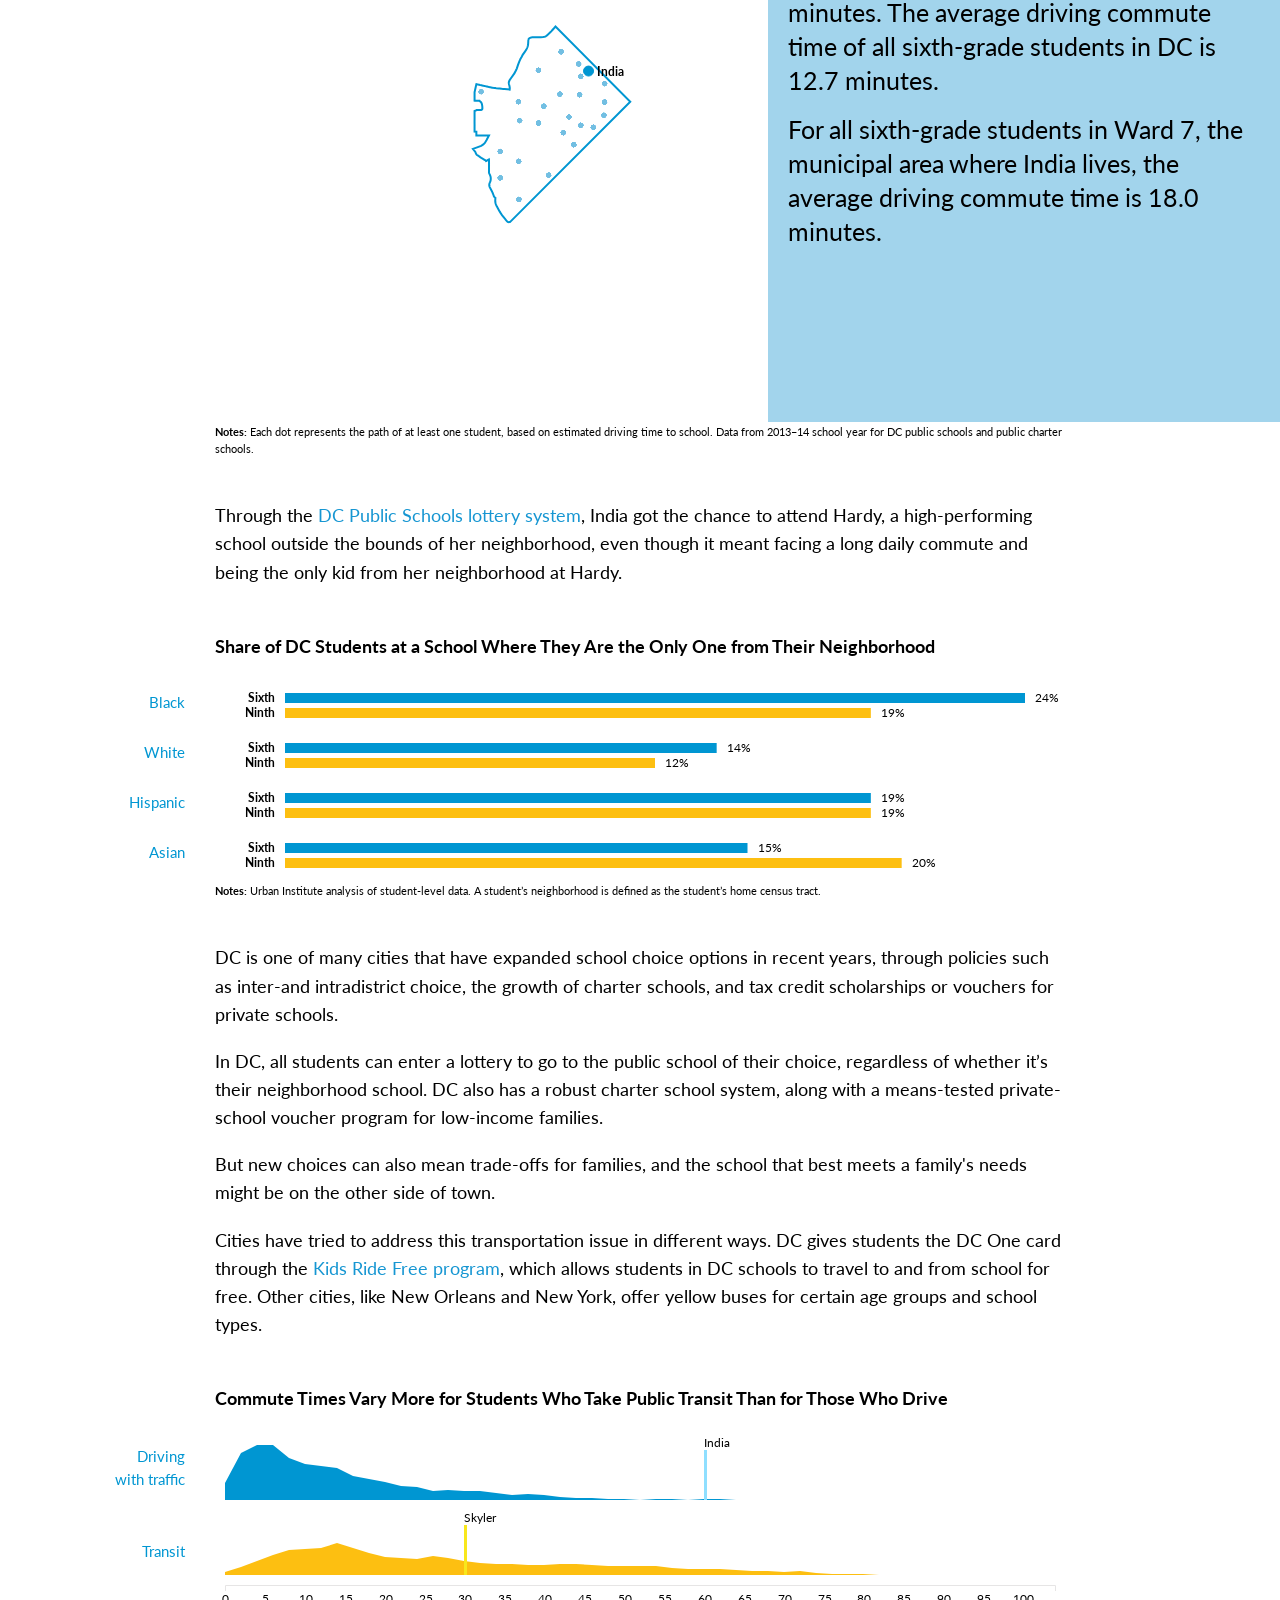
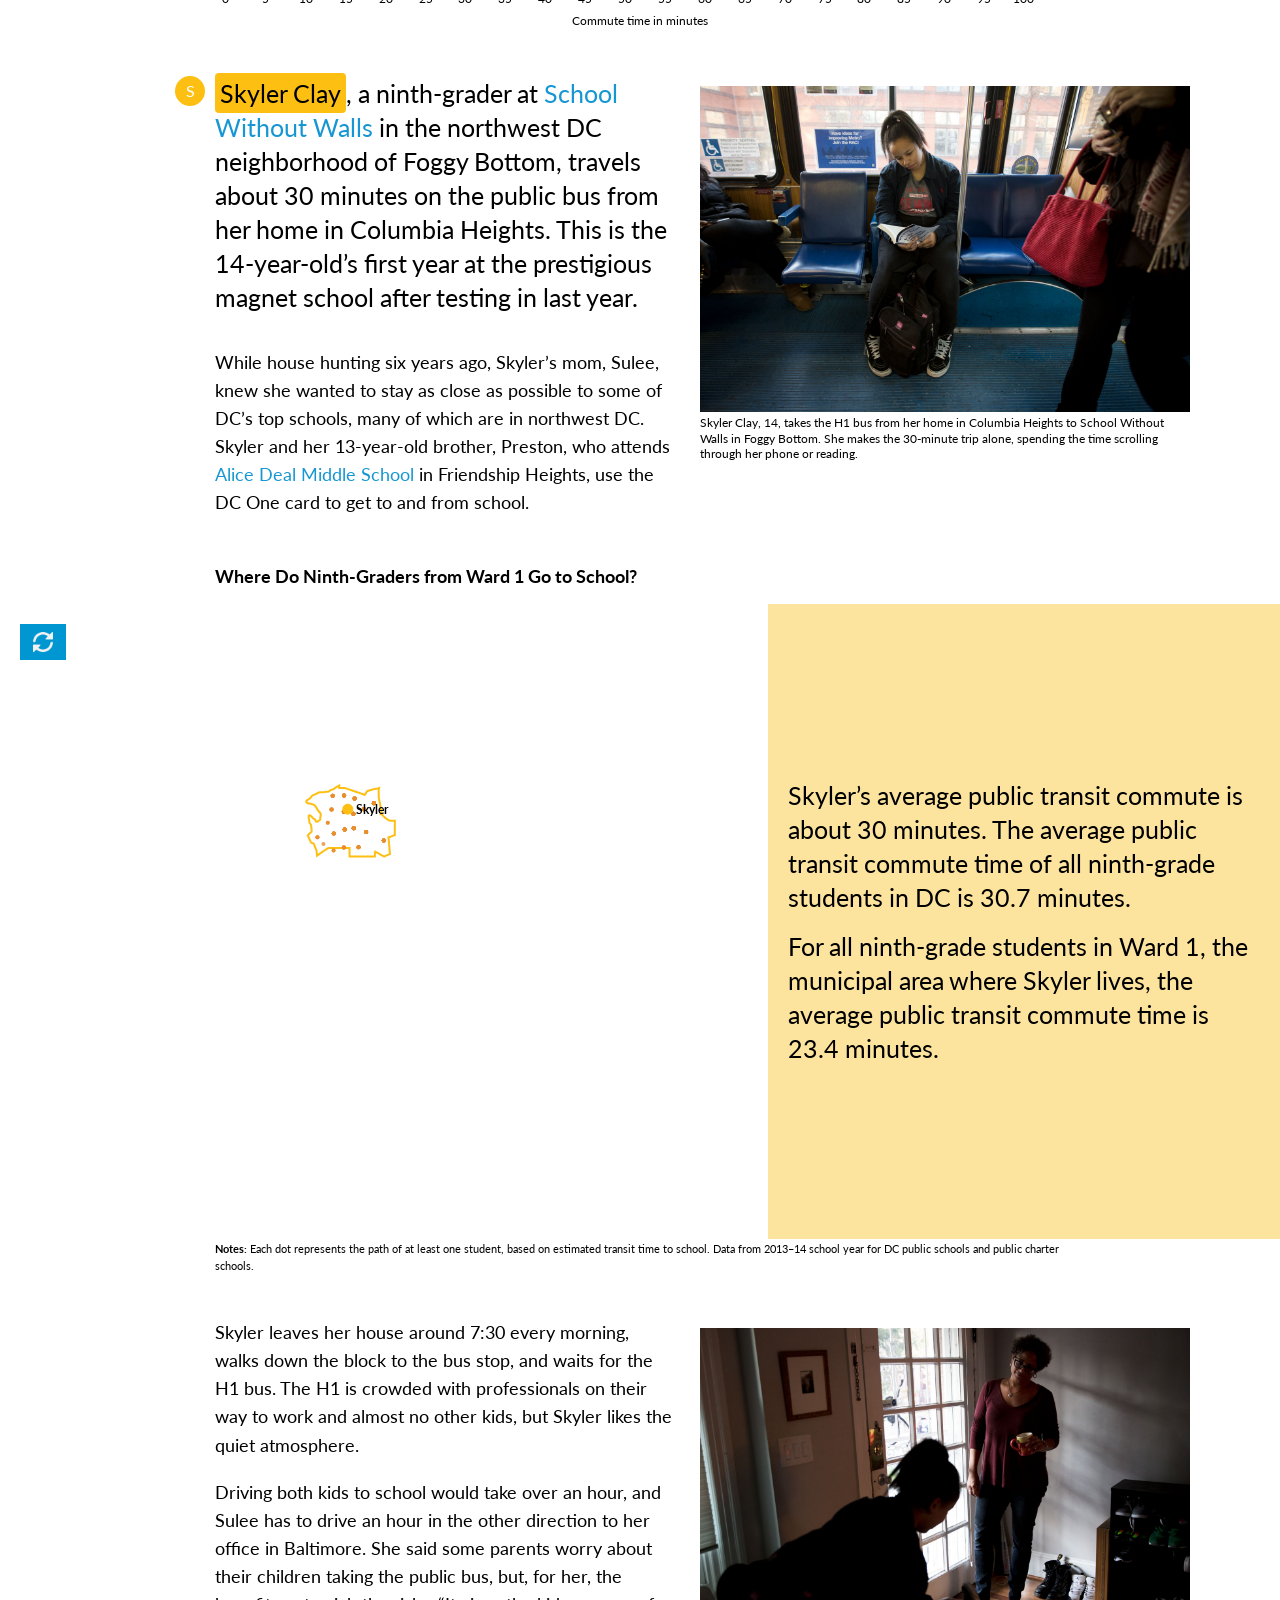
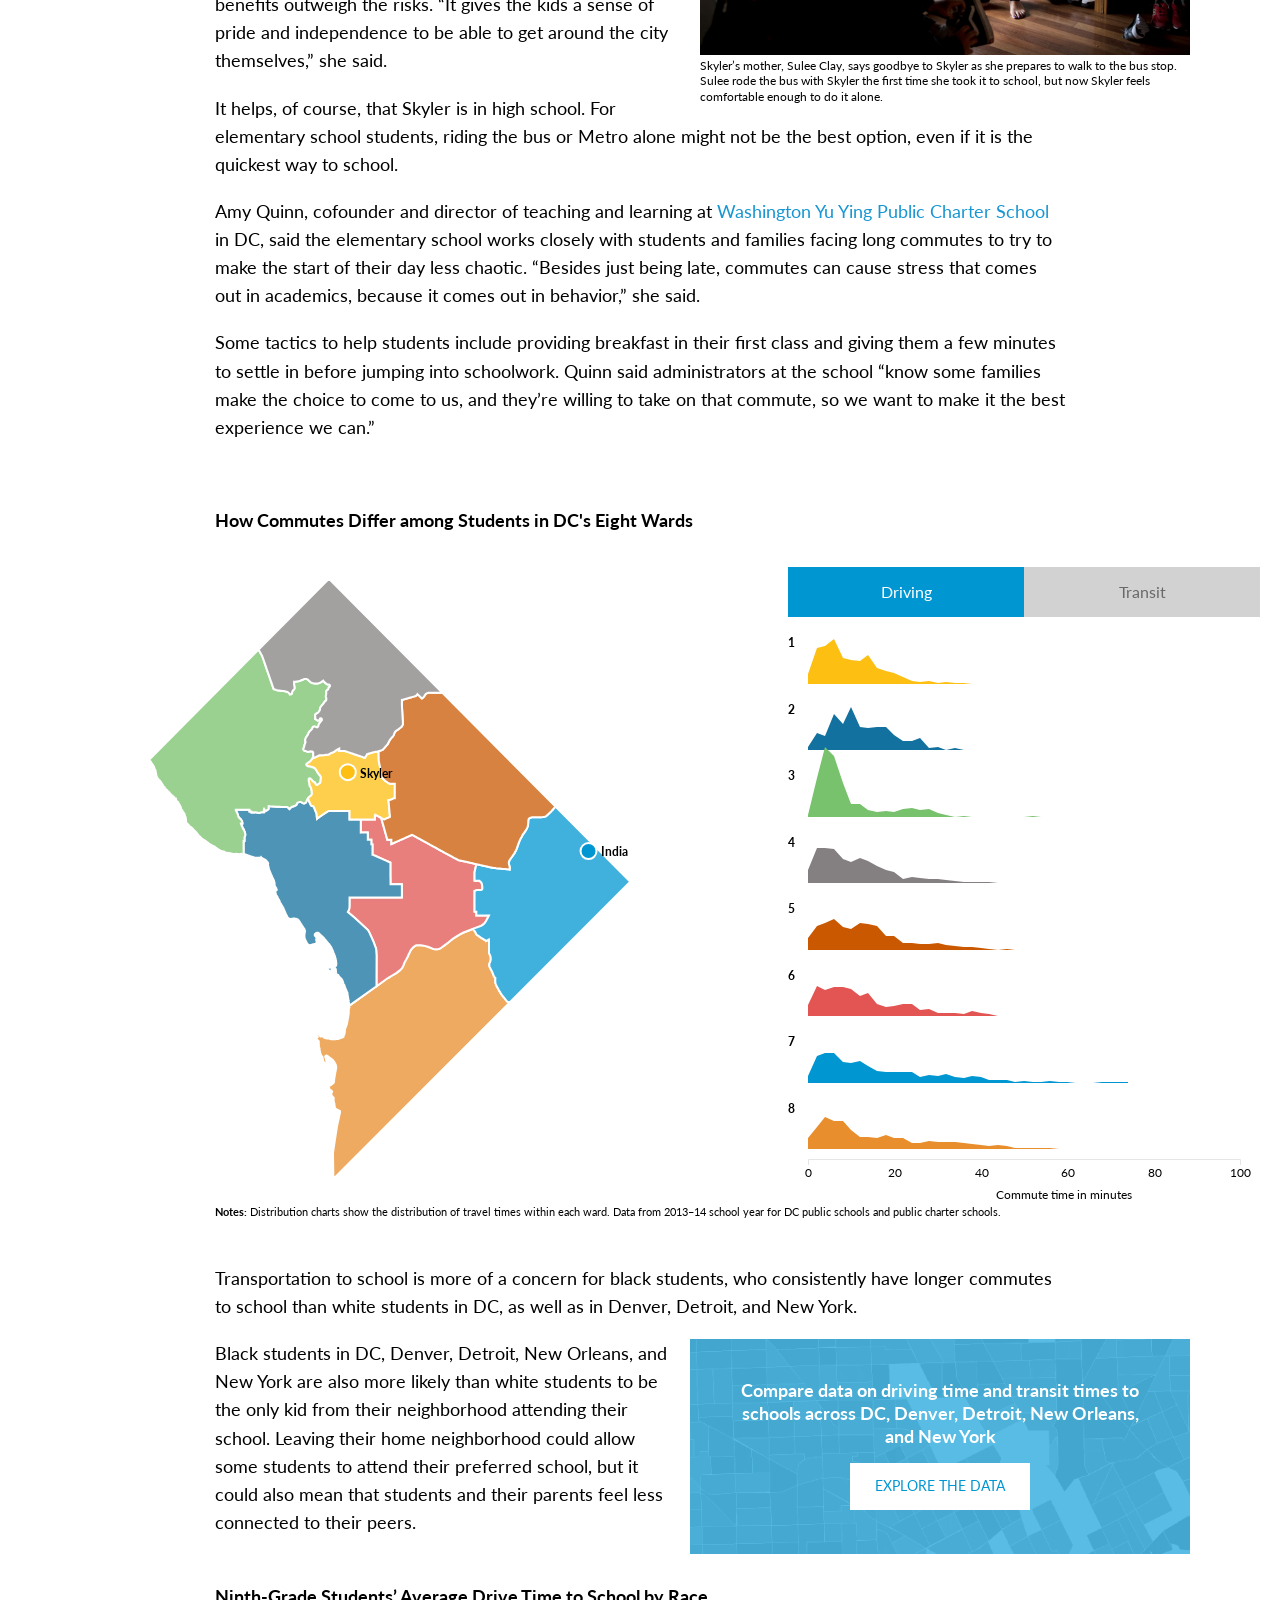
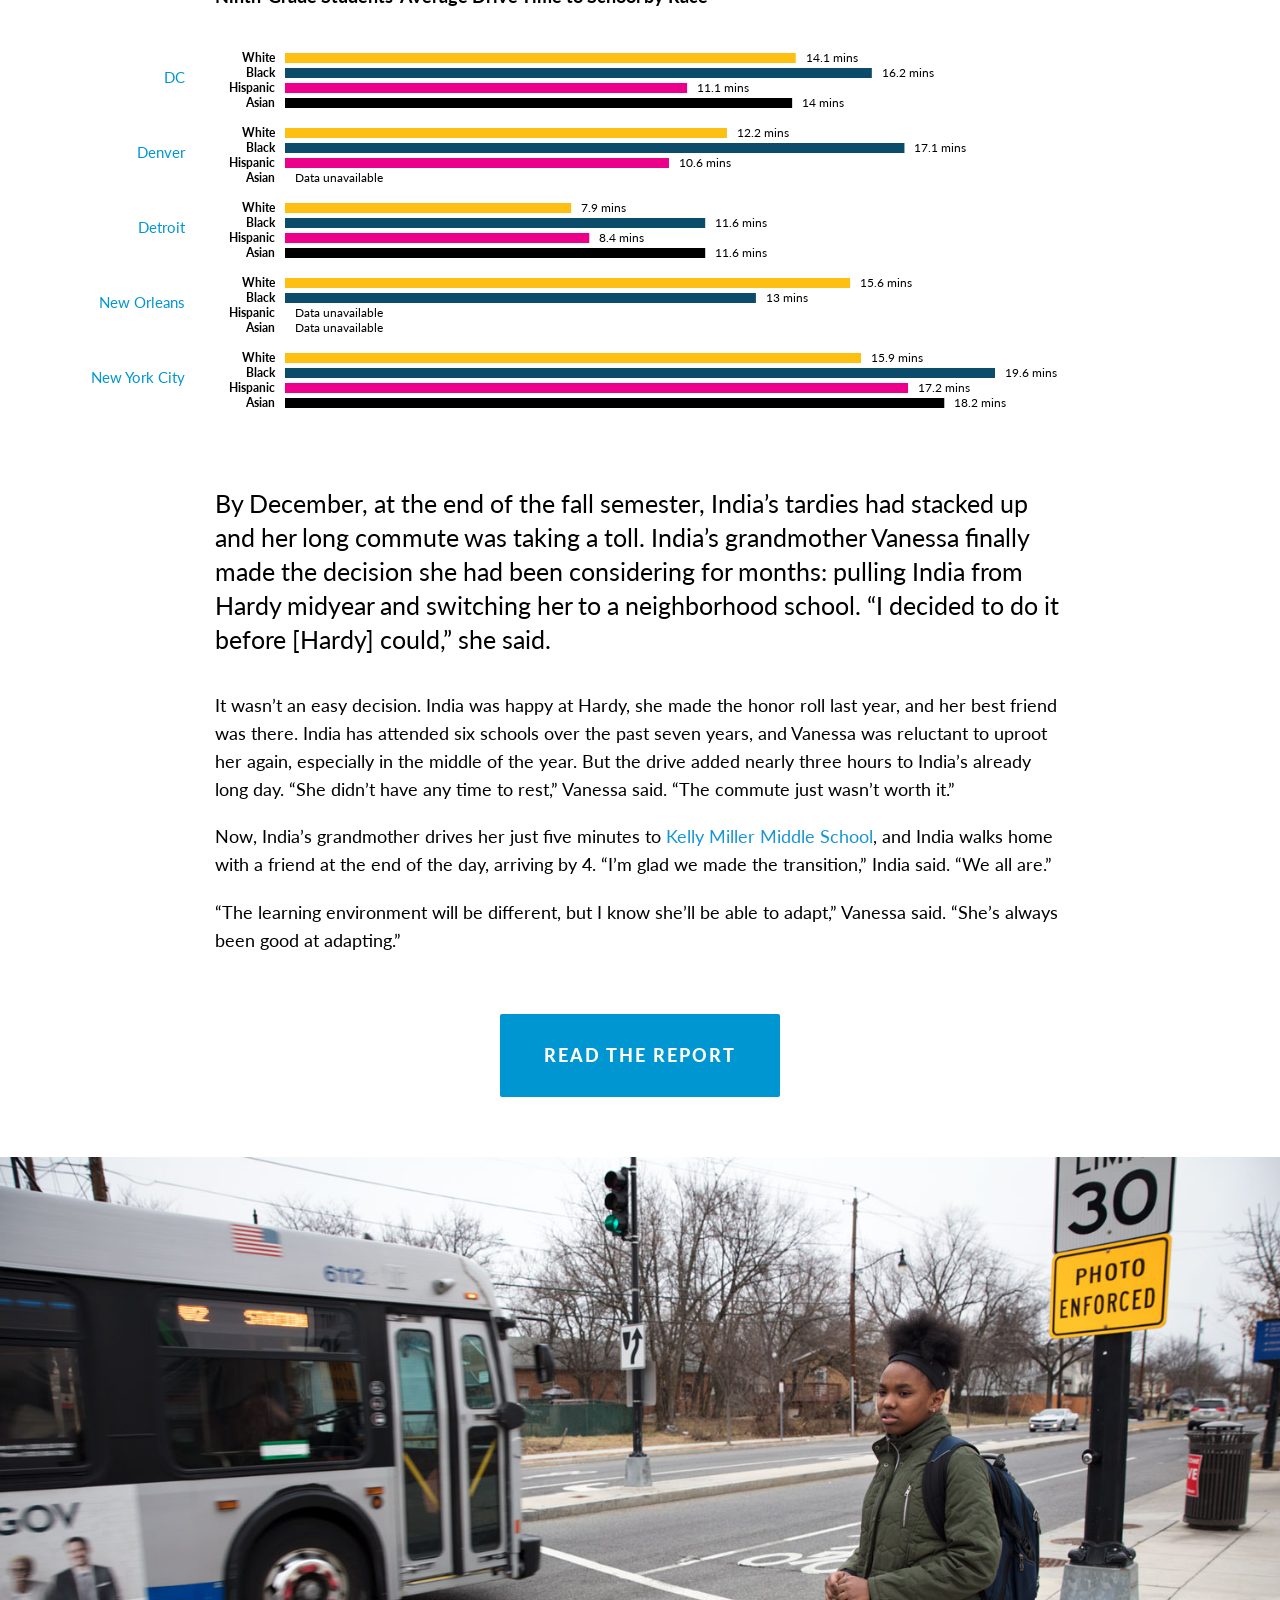
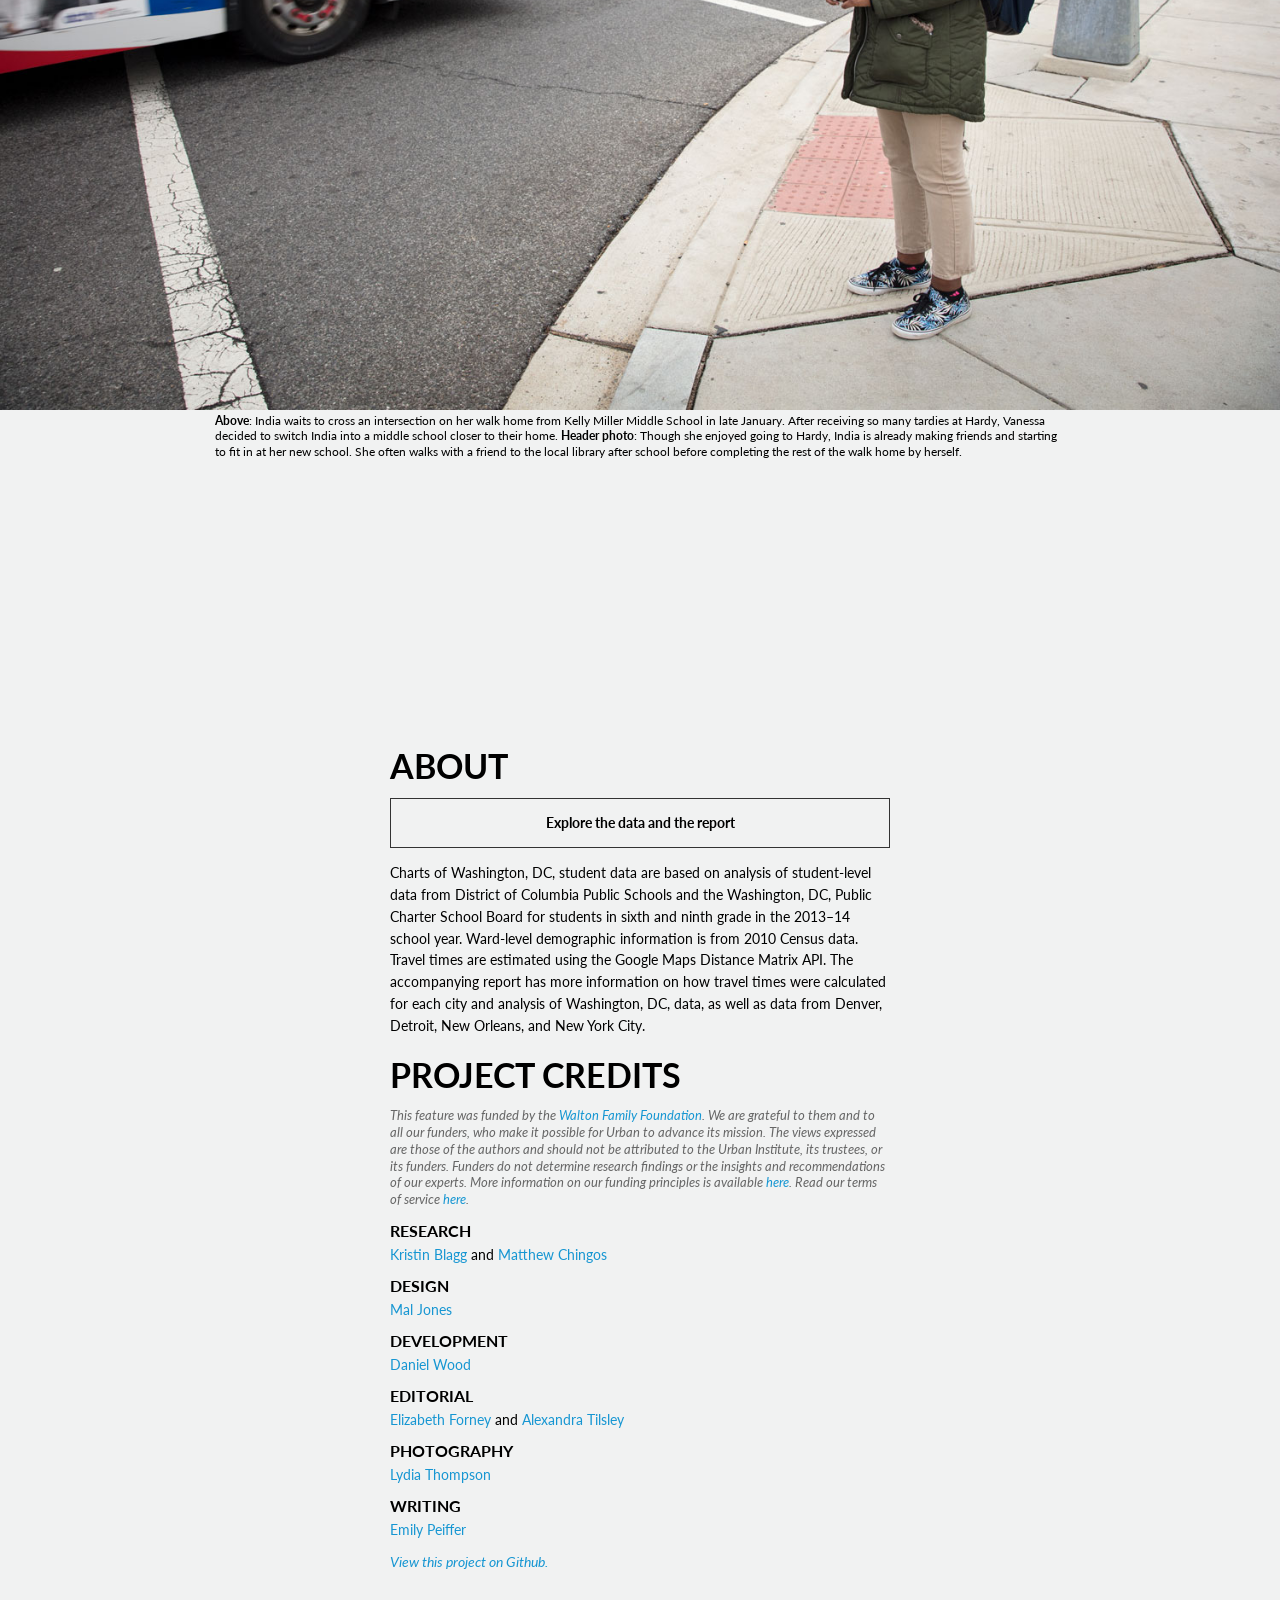
==== commit 5b443928: "roll back india experiment map, add in two listeners for the map chart fade" ====
--- a/index.html
+++ b/index.html
@@ -124,15 +124,15 @@
       <div class="full-feature-text pullBlue">
         <p class="source-and-notes show-for-mobile-only"><strong>Notes: </strong>Each dot represents the path of at least one student, based on estimated driving time to school. Data from 2013&ndash;14 school year for DC public schools and public charter schools.</p>
         <h2>India&rsquo;s average commute is about 60 minutes. The average driving commute time of all sixth-grade students in DC is 12.7 minutes.</h2>
-        <h2>For all sixth-grade students in Ward 7, the municipal area where India lives, the average driving commute time is 18.0 minutes.</h2>
-      </div>
-    </div>
-    <div  class="content">
+        <h2 id="fade10start" >For all sixth-grade students in Ward 7, the municipal area where India lives, the average driving commute time is 18.0 minutes.</h2>
+      </div>
+    </div>
+    <div id="fade10end" class="content">
       <p class="source-and-notes hide-for-mobile-only"><strong>Notes: </strong>Each dot represents the path of at least one student, based on estimated driving time to school. Data from 2013&ndash;14 school year for DC public schools and public charter schools.</p>
 
-      <p>Through the <a href="http://www.myschooldc.org/" target="_blank">DC Public Schools lottery system</a>, India got the chance to attend Hardy, a high-performing school outside the bounds of her neighborhood, even though it meant facing a long daily commute and being the only kid from her neighborhood at Hardy.</p>
+      <p id="fade11start">Through the <a href="http://www.myschooldc.org/" target="_blank">DC Public Schools lottery system</a>, India got the chance to attend Hardy, a high-performing school outside the bounds of her neighborhood, even though it meant facing a long daily commute and being the only kid from her neighborhood at Hardy.</p>
       <div></div>
-      <h2 class="chart-title">Share of DC Students at a School Where They Are the Only One from Their Neighborhood</h2>
+      <h2 id="fade11end" class="chart-title">Share of DC Students at a School Where They Are the Only One from Their Neighborhood</h2>
     </div>
     <div class="content chart-feature neighborhood">      
       <div class="full-feature-dist" id="ff2">
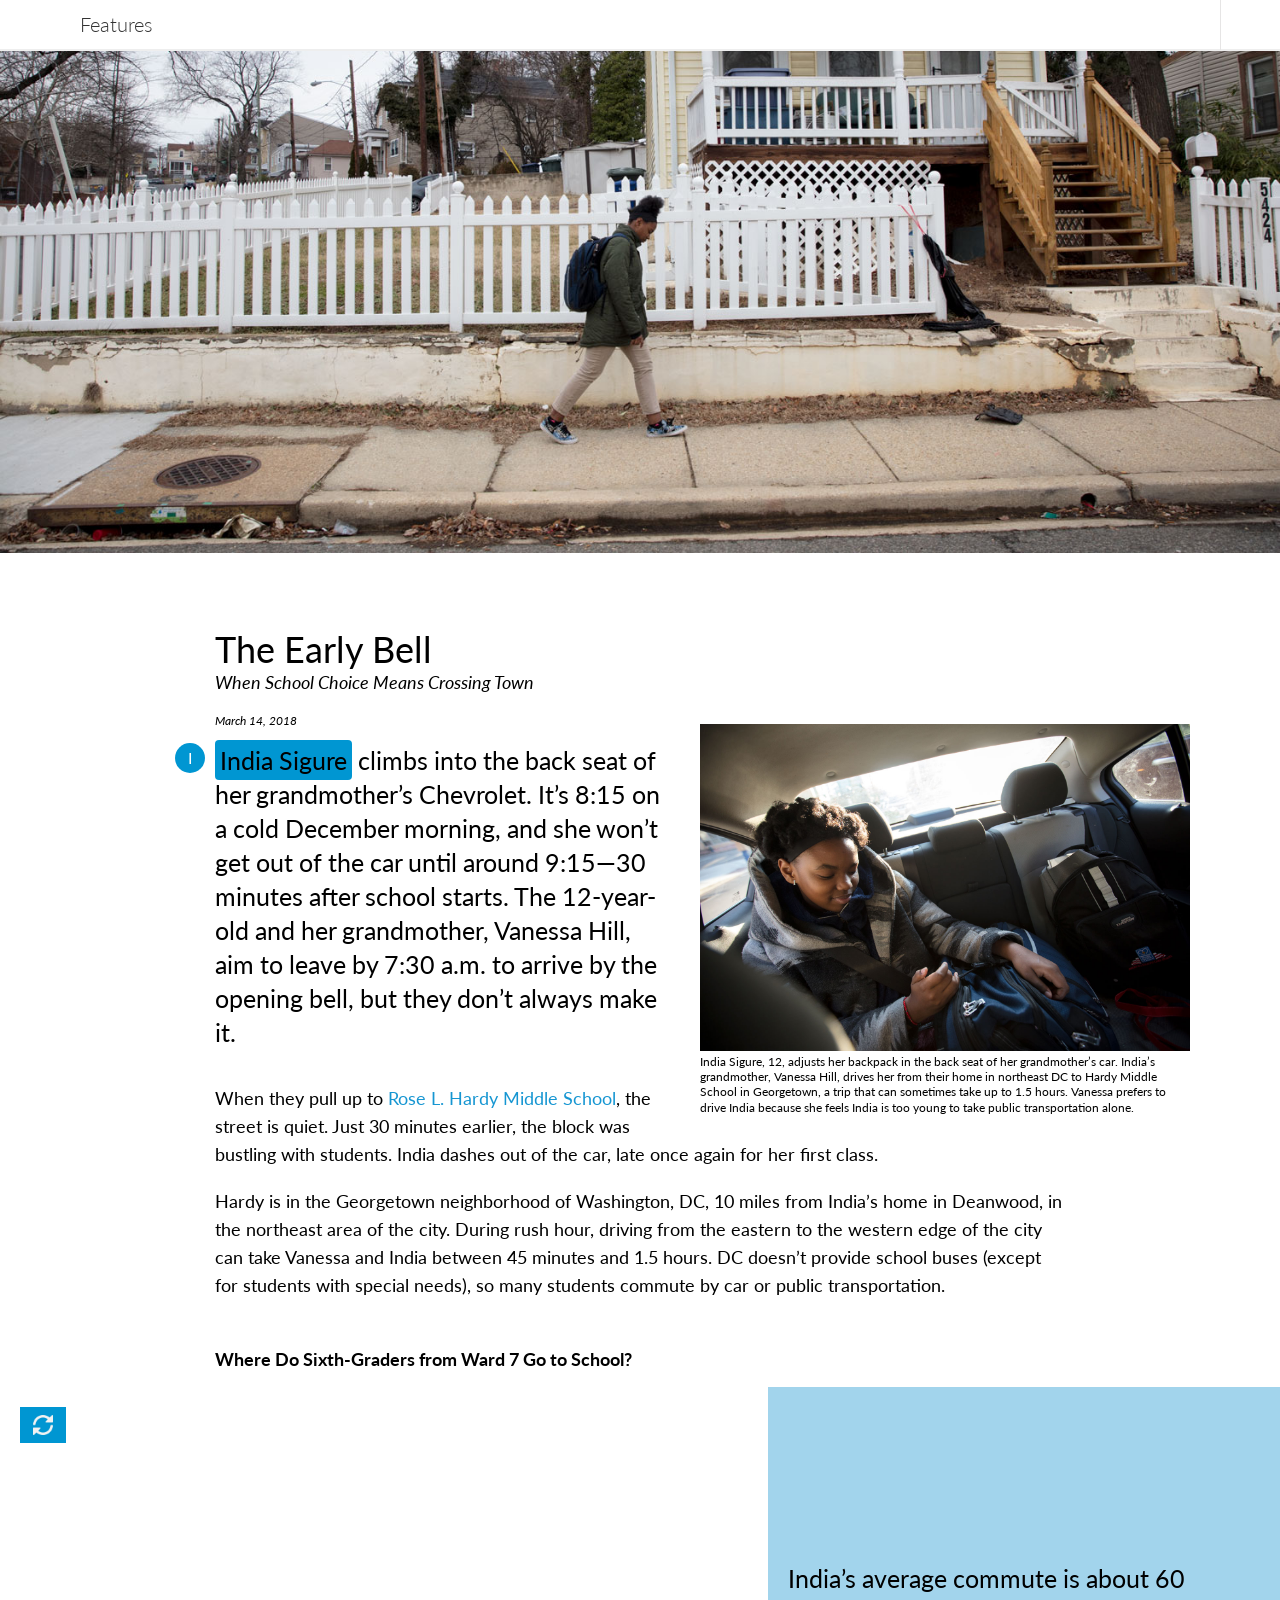
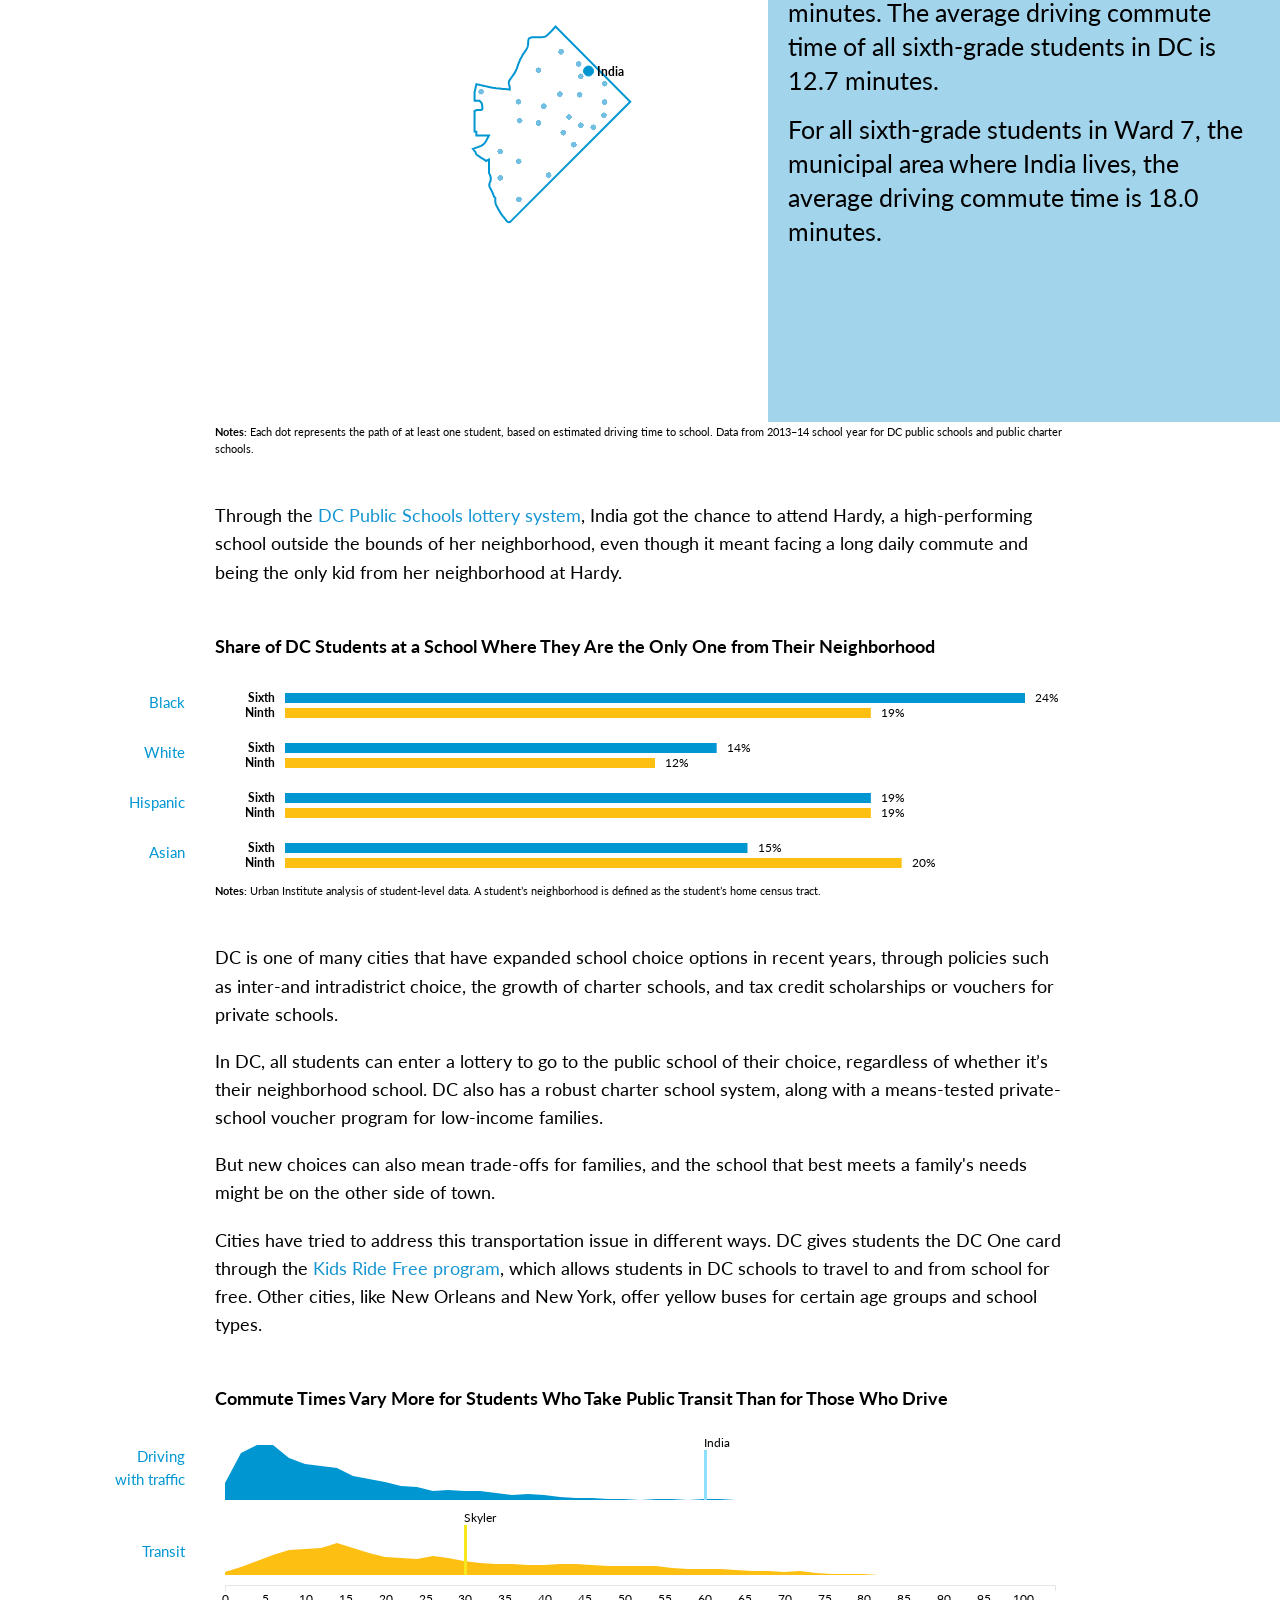
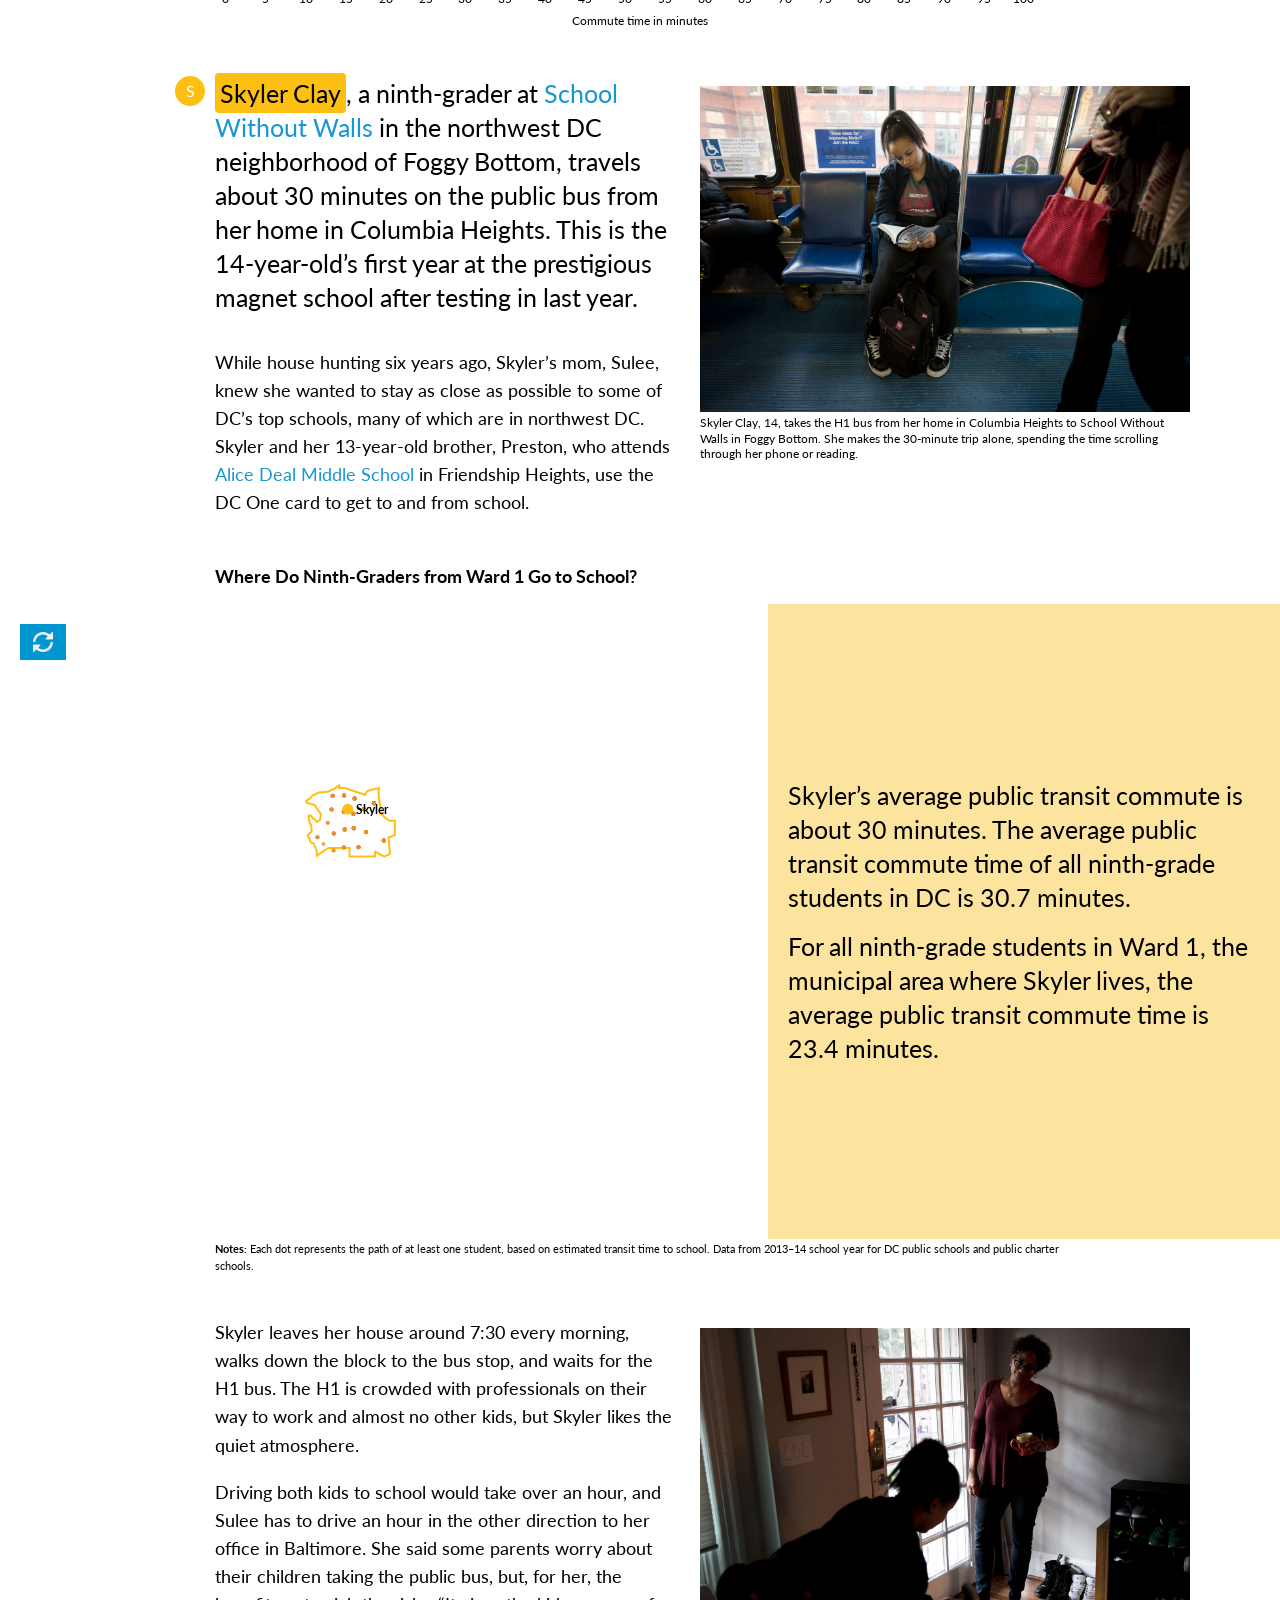
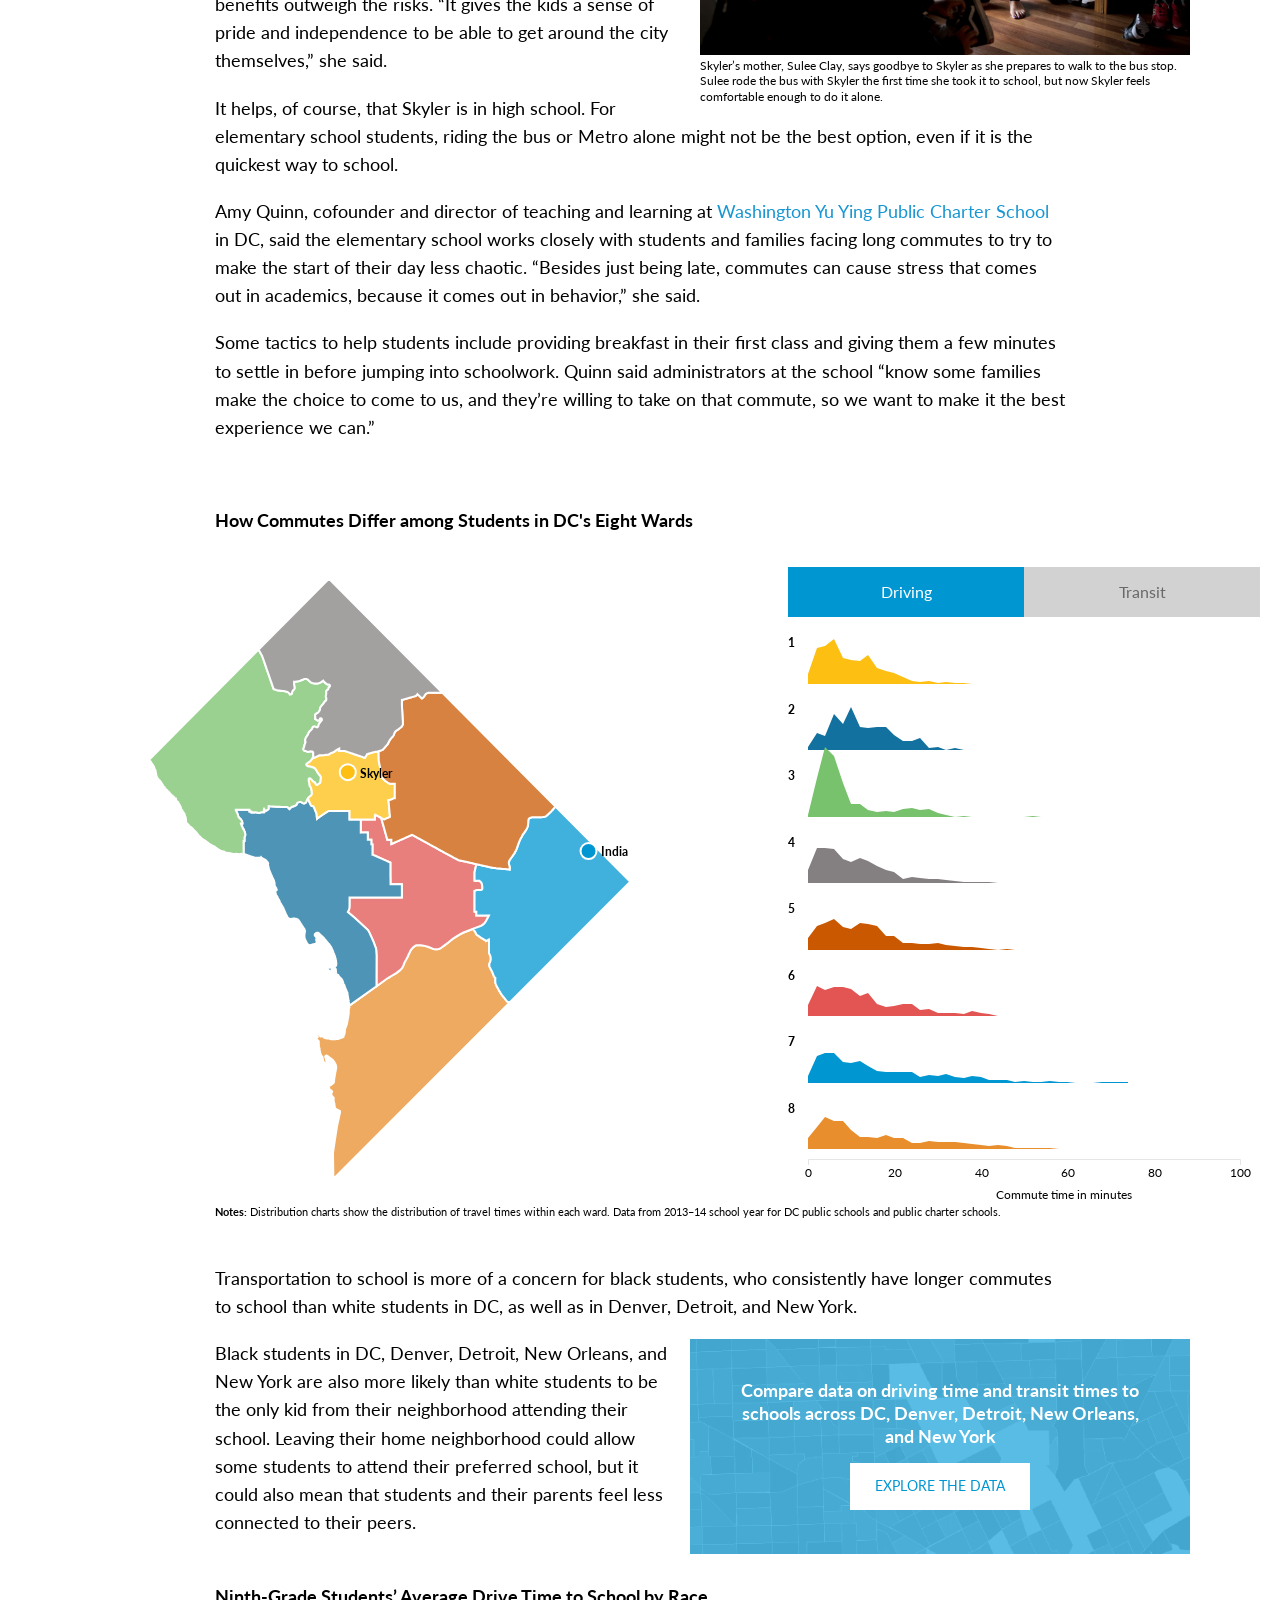
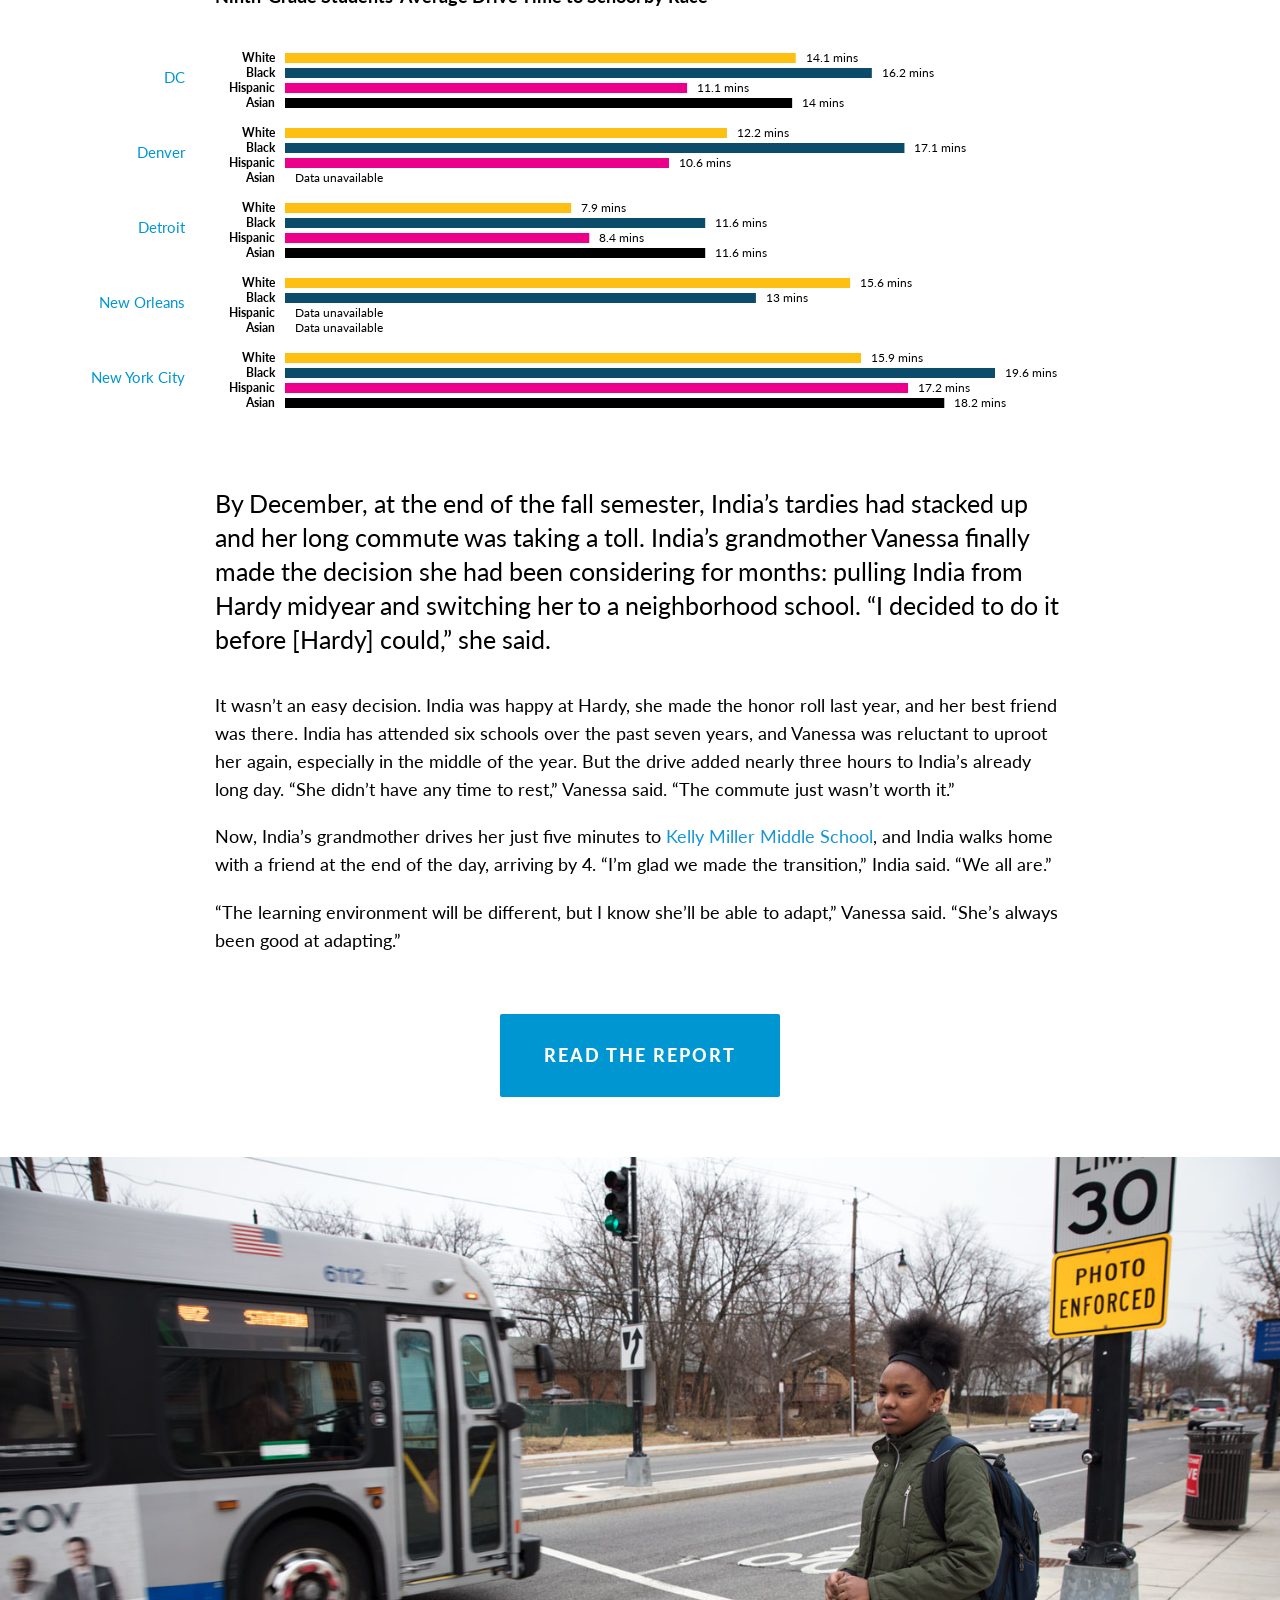
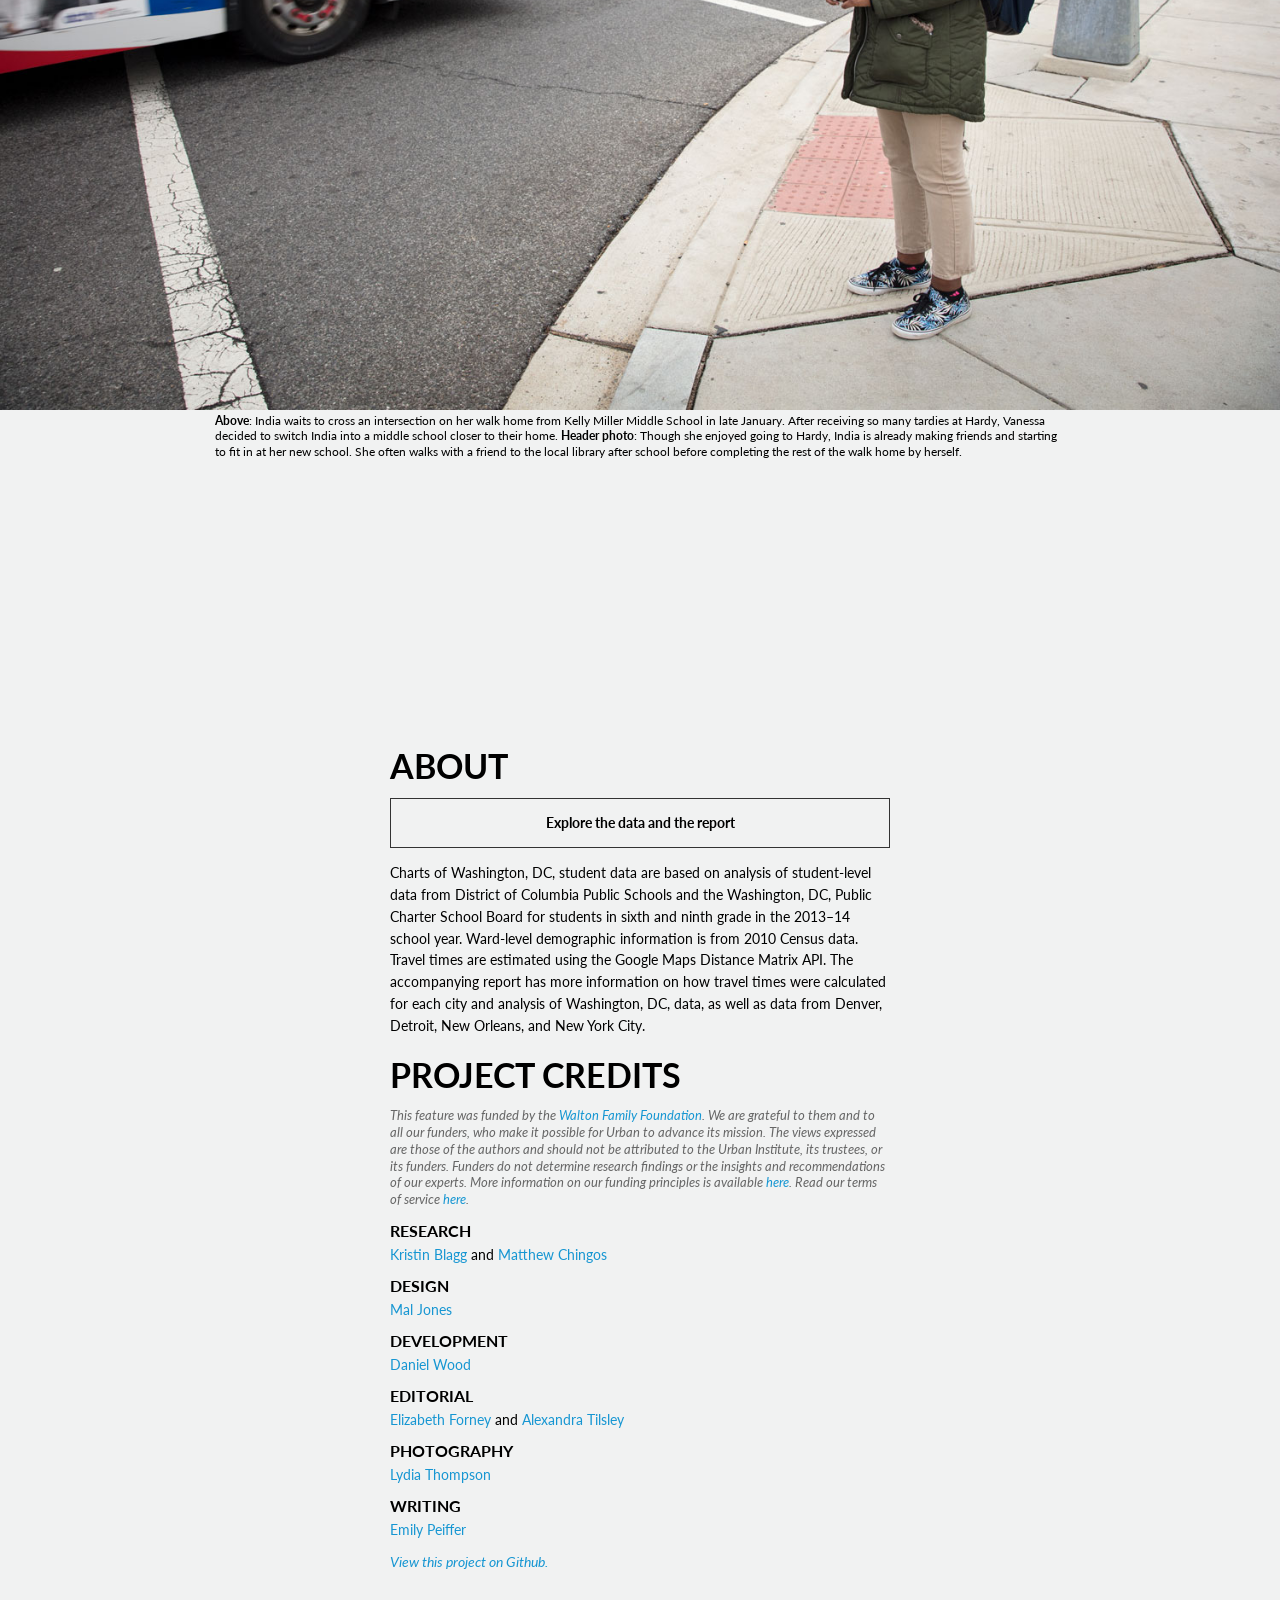
==== commit 25e88a46: "add github link" ====
--- a/index.html
+++ b/index.html
@@ -293,7 +293,7 @@
       <a href="https://www.urban.org/author/emily-peiffer" target = "_blank">Emily Peiffer</a>
 
 
-      <div class="credits"> <a href="" target="_blank">View this project on Github.</a></div>
+      <div class="credits"> <a href="https://github.com/UrbanInstitute/school-transportation-narrative" target="_blank">View this project on Github.</a></div>
     </div>
   </div> 
 </footer>
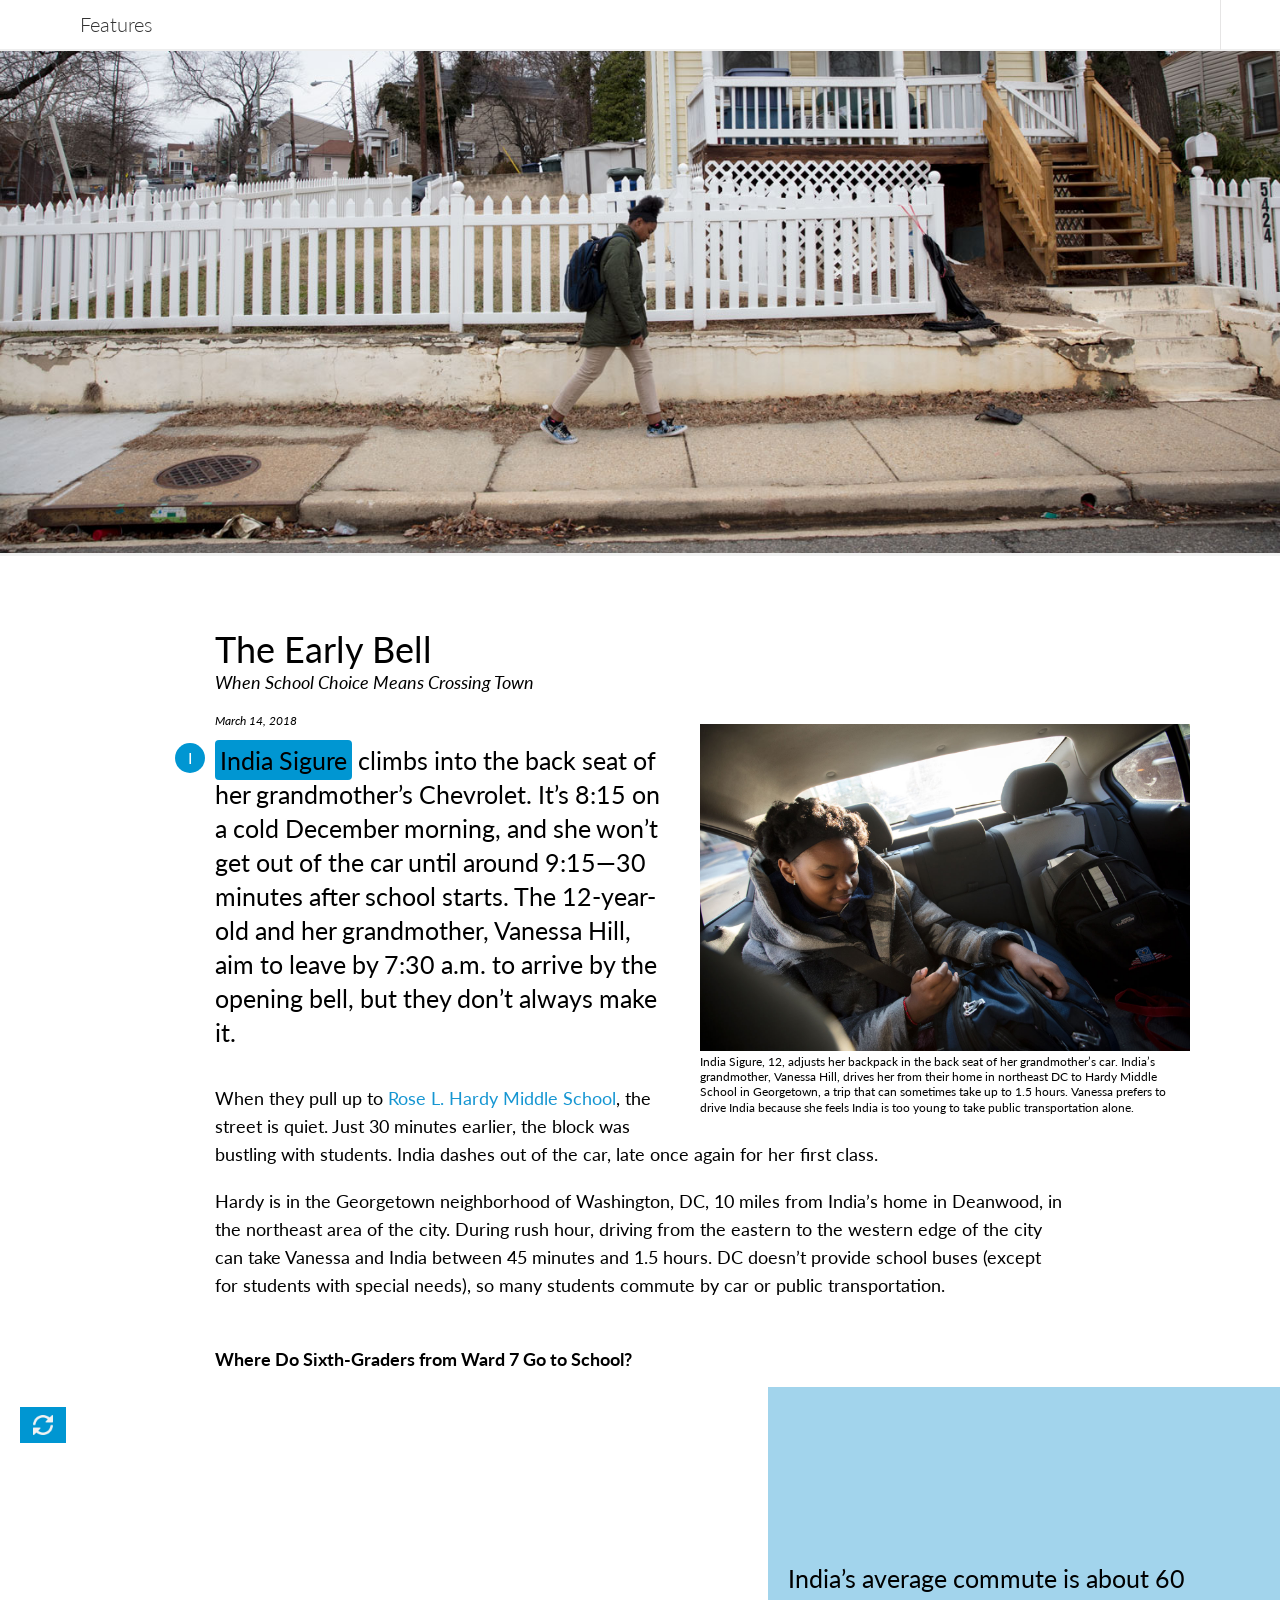
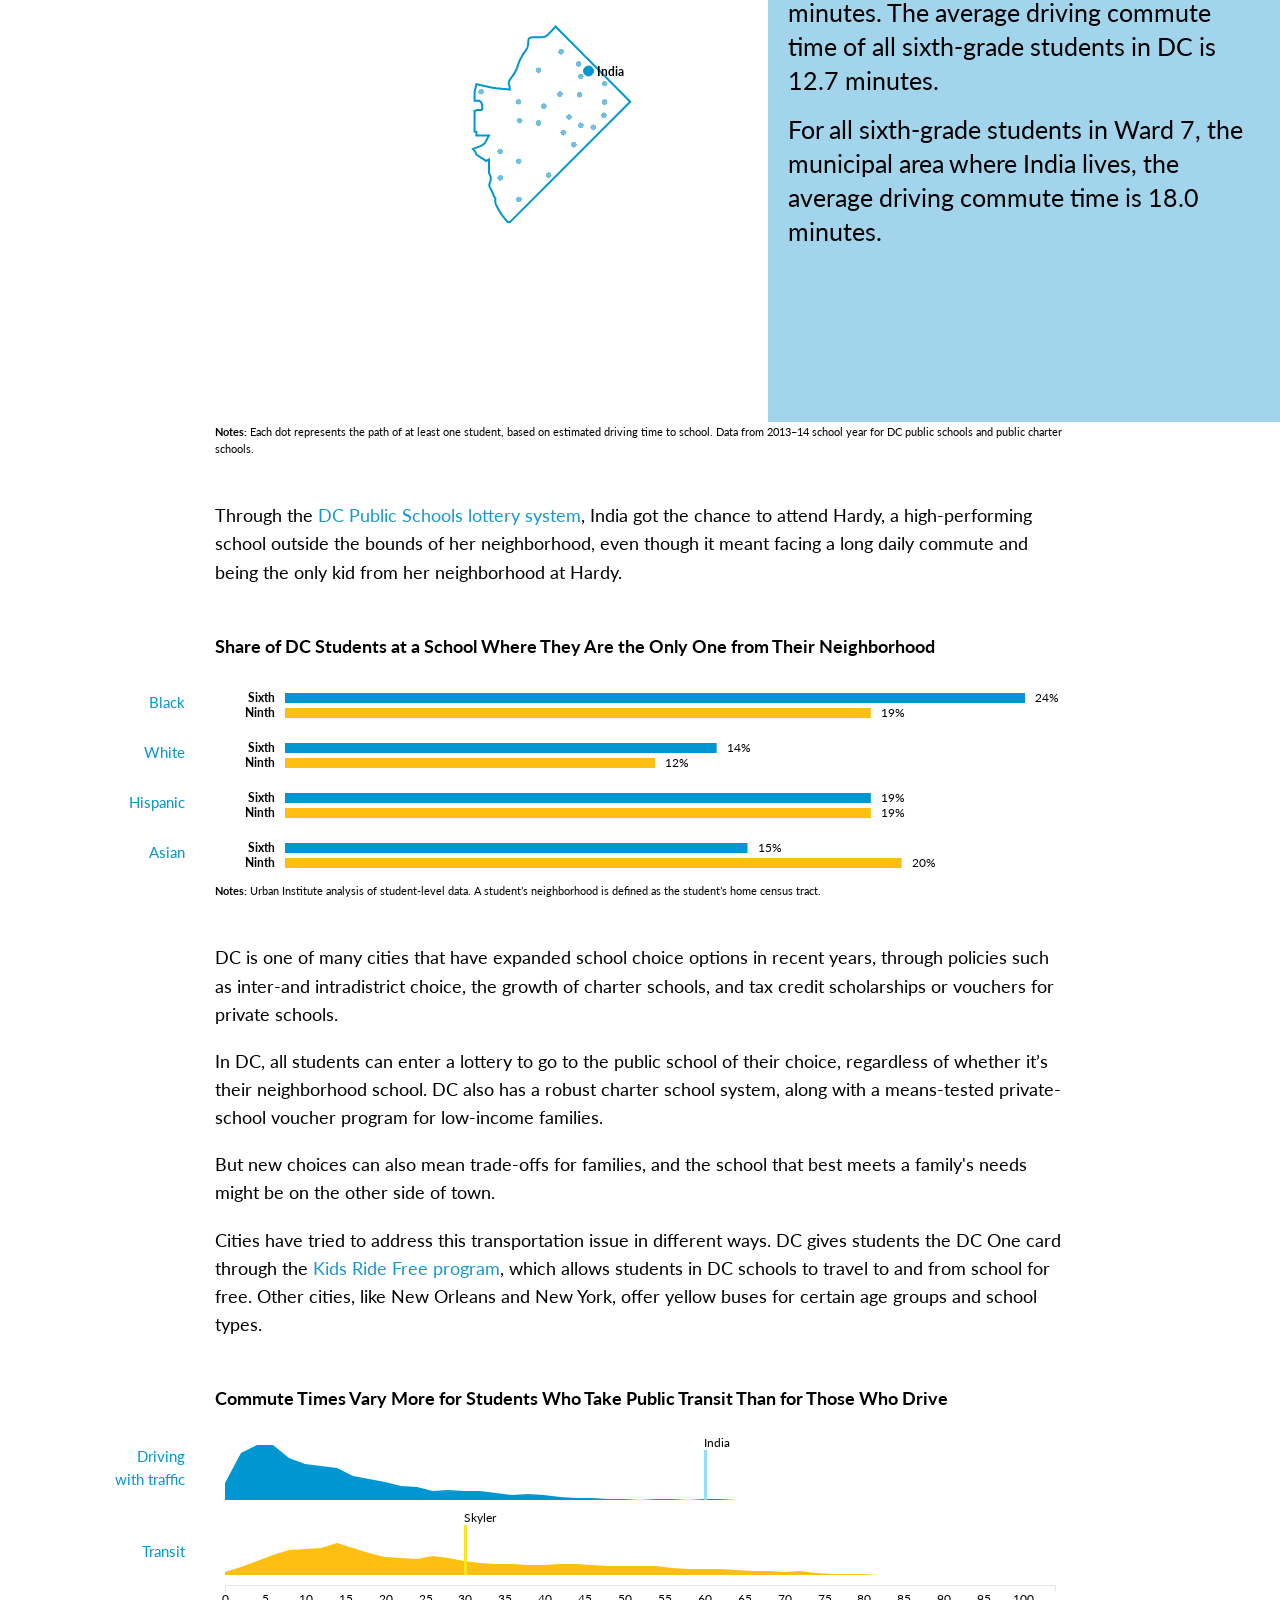
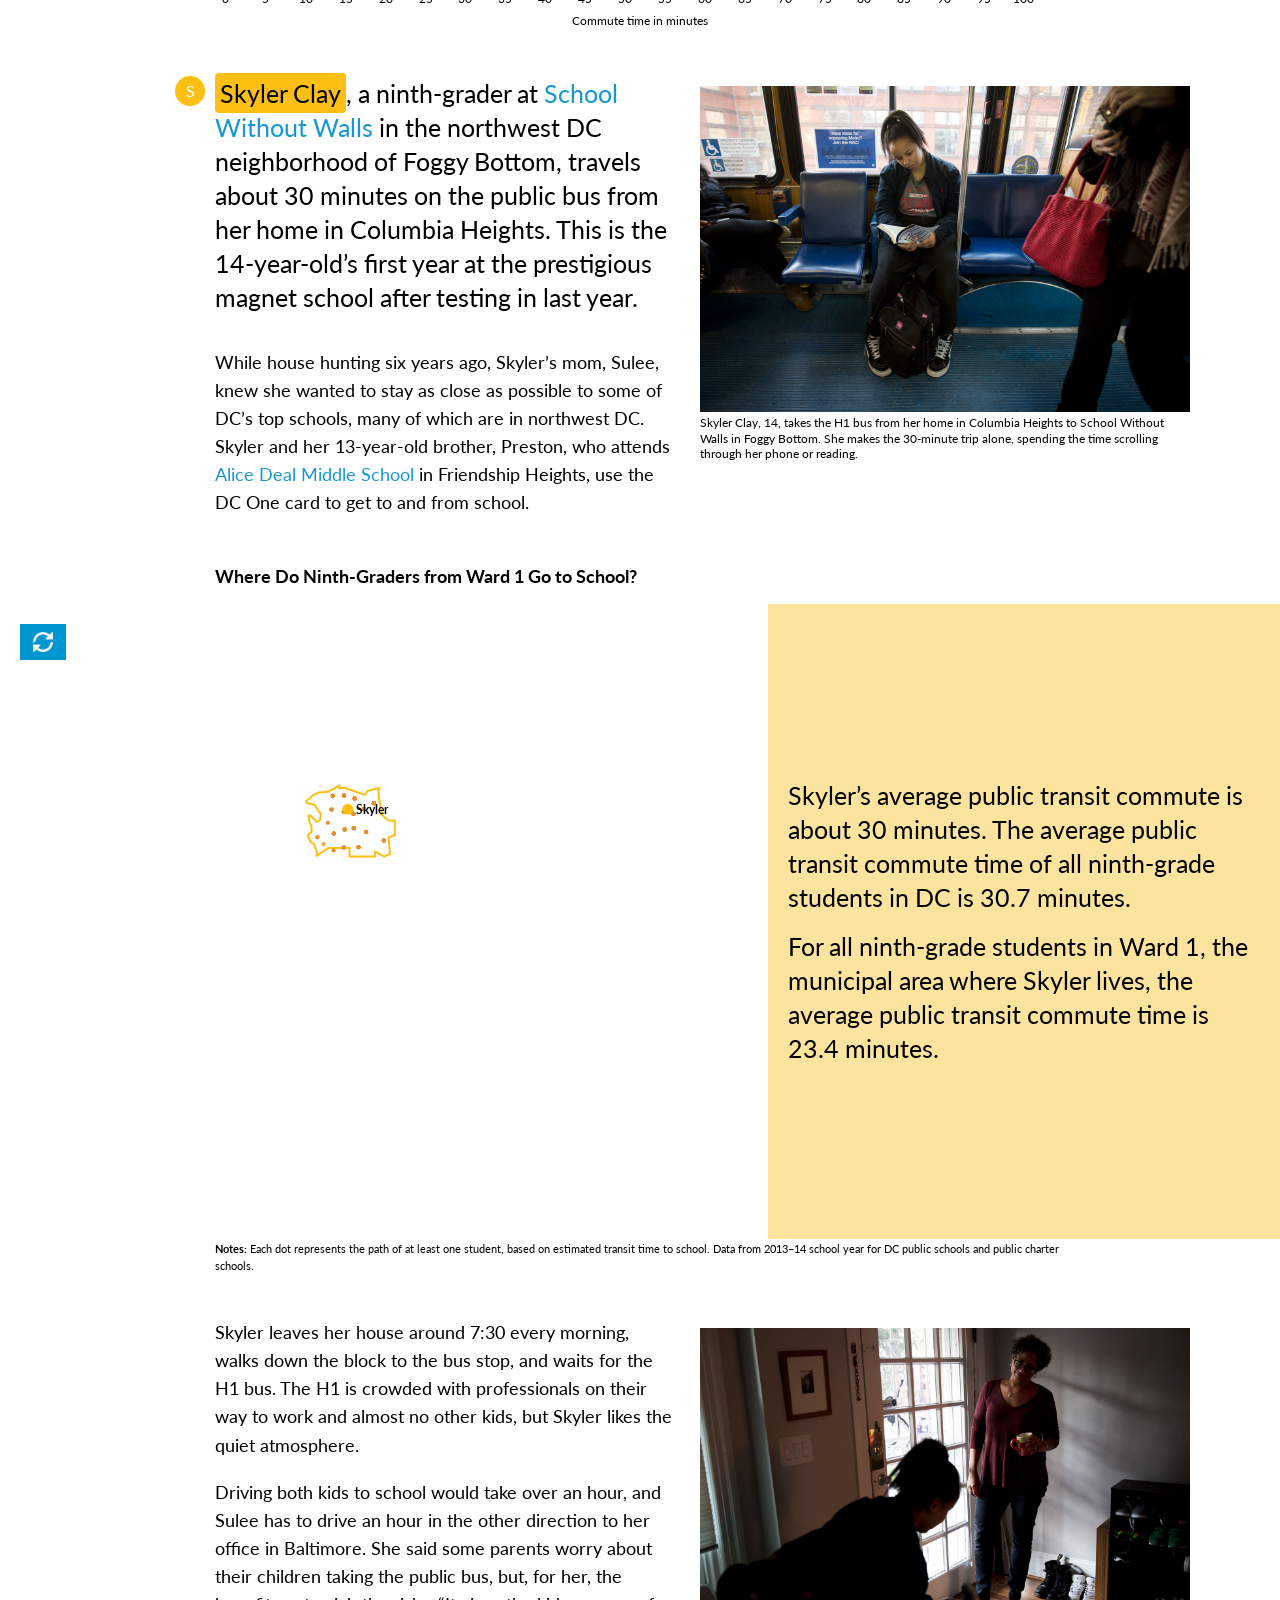
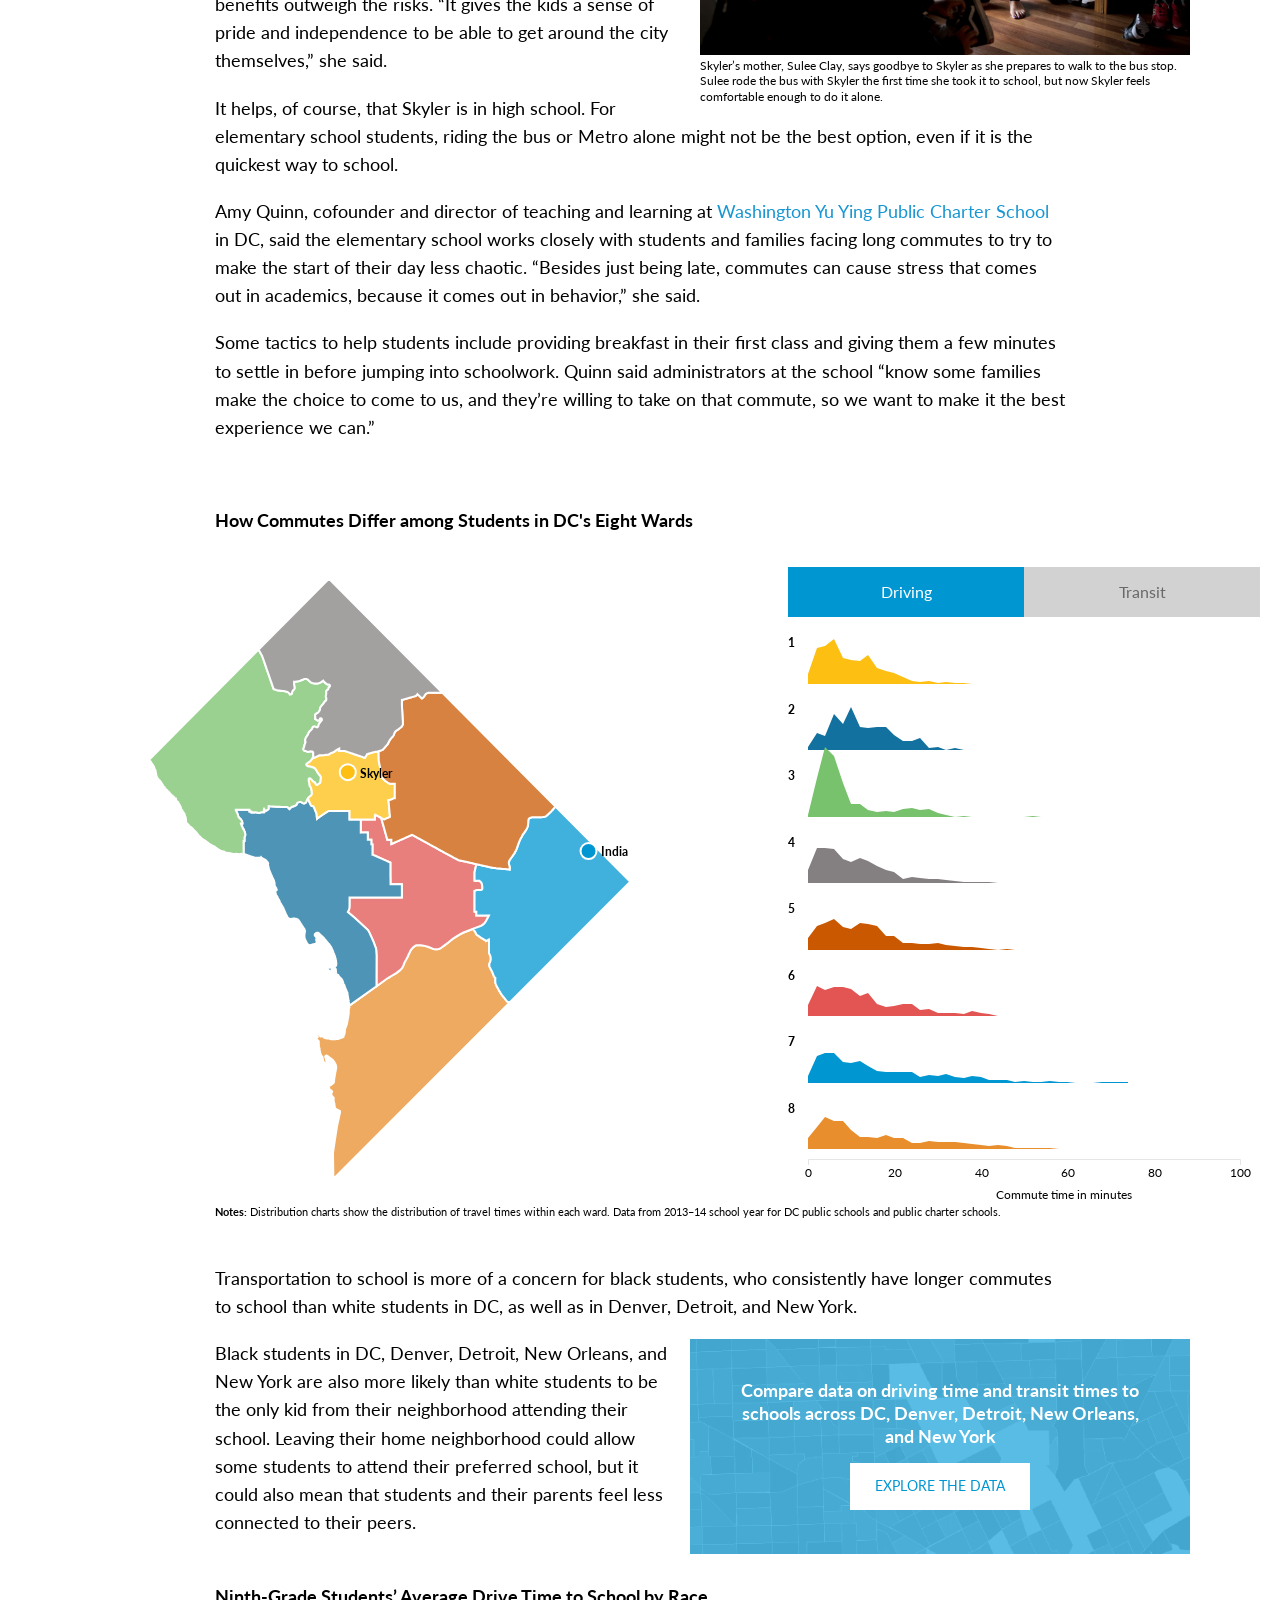
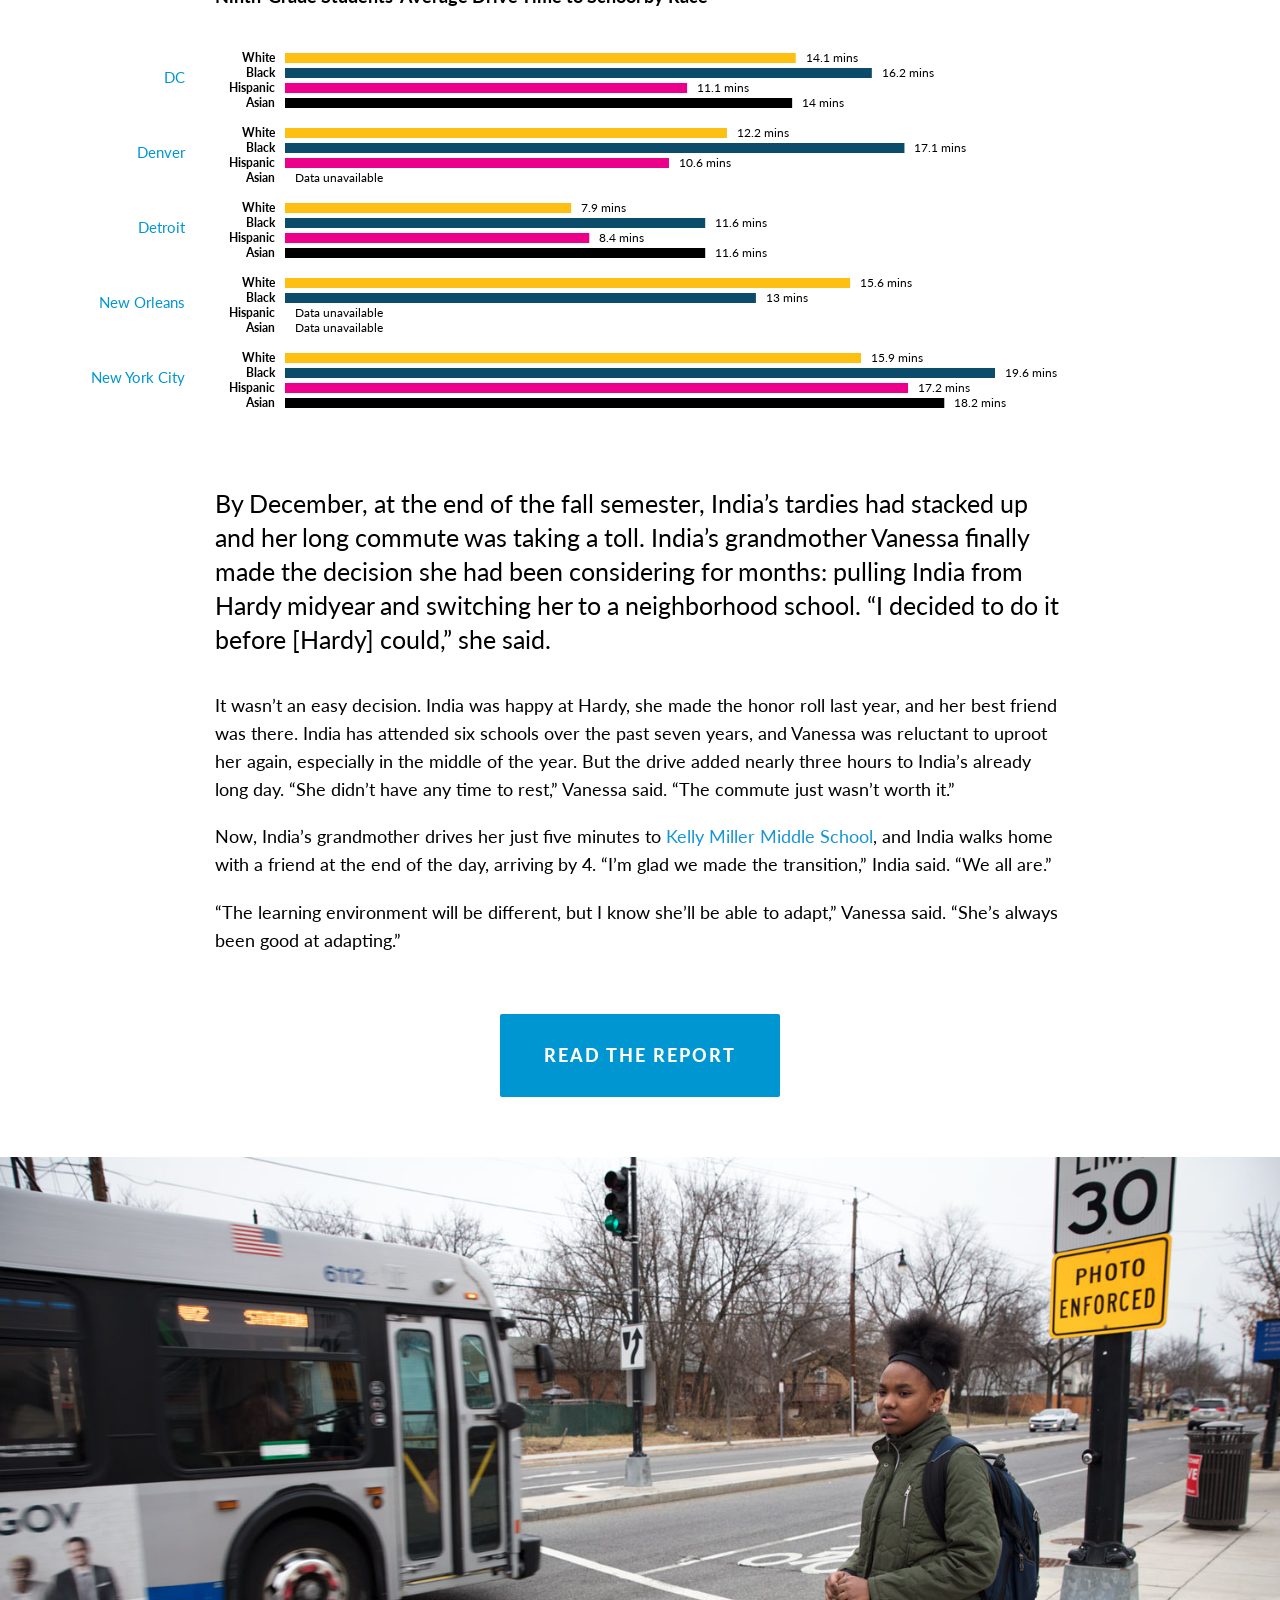
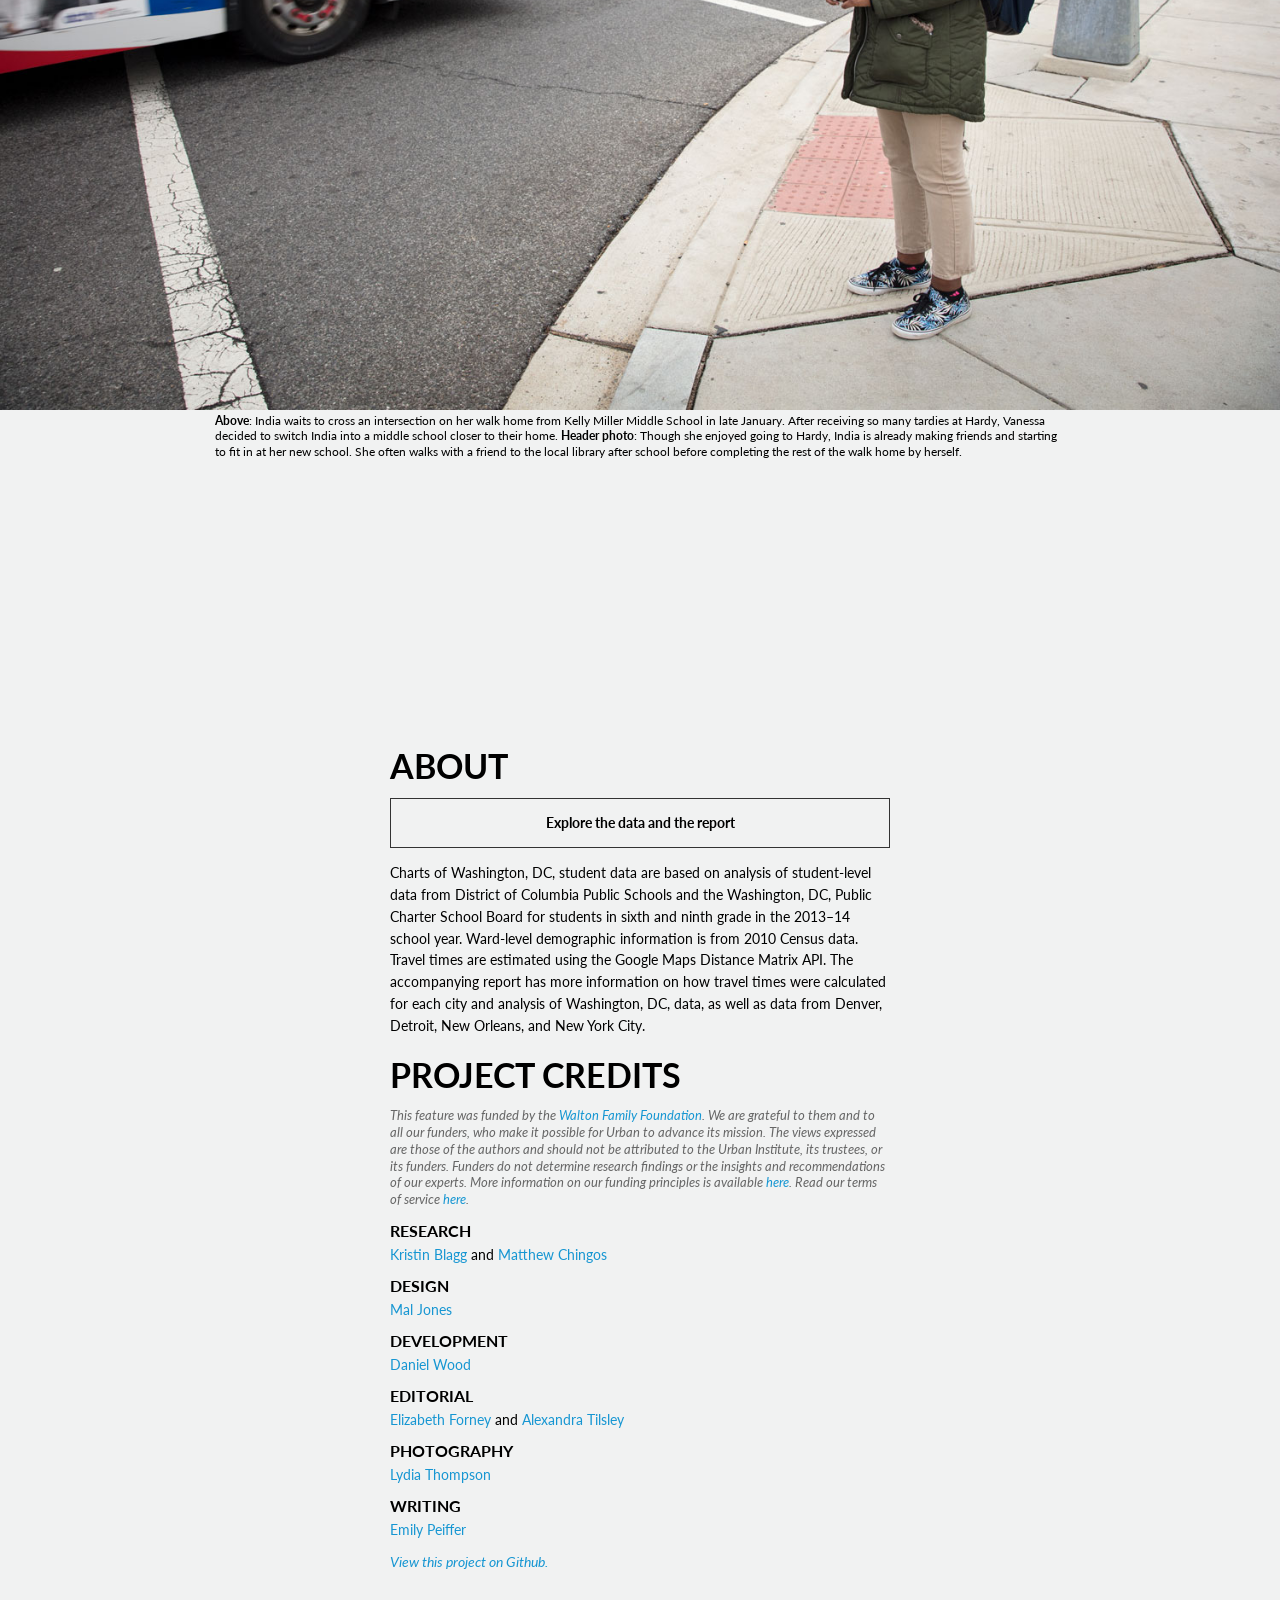
==== commit 94312bba: "dot improvements" ====
--- a/index.html
+++ b/index.html
@@ -93,7 +93,7 @@
   </div>
 
   <div id="main-content-text">
-    <div class="content">
+    <div id="india-dot-cont" class="content">
       <div id="india-dot" class="follow-dot india active">
         <span>I</span>
       </div>
--- a/stylesheets/css/main.css
+++ b/stylesheets/css/main.css
@@ -247,43 +247,41 @@
     line-height: 1.31;
   }
 }
-/*
-body {
-  font: 100% $font-stack;
-  color: $primary-color;
-}
-*/
-/* line 19, ../sass/main.scss */
+/* line 10, ../sass/main.scss */
+.headerimage {
+  background: #f1f2f2;
+}
+/* line 14, ../sass/main.scss */
 .headerimage img {
   width: 100%;
   margin: 0 auto;
 }
 
-/* line 25, ../sass/main.scss */
+/* line 20, ../sass/main.scss */
 #main-content-text {
   padding-top: 72px;
 }
 
-/* line 29, ../sass/main.scss */
+/* line 24, ../sass/main.scss */
 .pubDate {
   top: 0;
 }
 
-/* line 33, ../sass/main.scss */
+/* line 28, ../sass/main.scss */
 .india {
   background-color: #0096d2;
   padding: 5px;
   border-radius: 4px;
 }
 
-/* line 39, ../sass/main.scss */
+/* line 34, ../sass/main.scss */
 .sky {
   background-color: #fdbf11;
   padding: 5px;
   border-radius: 4px;
 }
 
-/* line 45, ../sass/main.scss */
+/* line 40, ../sass/main.scss */
 .big-button {
   background-color: #0096d2;
   width: 280px;
@@ -299,18 +297,18 @@
   letter-spacing: 2px;
 }
 
-/* line 60, ../sass/main.scss */
+/* line 55, ../sass/main.scss */
 .big-button:hover {
   background-color: #73bfe2;
 }
 
-/* line 64, ../sass/main.scss */
+/* line 59, ../sass/main.scss */
 .content {
   padding-left: 125px;
   padding-right: 125px;
   clear: both;
 }
-/* line 69, ../sass/main.scss */
+/* line 64, ../sass/main.scss */
 .content .inset-image {
   float: right;
   margin-right: -125px;
@@ -320,16 +318,16 @@
   max-width: 500px;
   margin-left: 15px;
 }
-/* line 78, ../sass/main.scss */
+/* line 73, ../sass/main.scss */
 .content .inset-image img {
   width: 100%;
 }
-/* line 82, ../sass/main.scss */
+/* line 77, ../sass/main.scss */
 .content .inset-image p {
   font-size: 12px;
   line-height: 1.27;
 }
-/* line 87, ../sass/main.scss */
+/* line 82, ../sass/main.scss */
 .content .inset-image.img-button {
   height: 215px;
   background-image: url("../../img/appendix-promo-bground_blue.png");
@@ -340,7 +338,7 @@
   padding-left: 0px;
   margin-bottom: 15px;
 }
-/* line 99, ../sass/main.scss */
+/* line 94, ../sass/main.scss */
 .content .inset-image.img-button div {
   background-color: #fff;
   color: #0096d2;
@@ -352,11 +350,11 @@
   text-align: center;
   margin-top: 15px;
 }
-/* line 111, ../sass/main.scss */
+/* line 106, ../sass/main.scss */
 .content .inset-image.img-button div:hover {
   background-color: #e6e5e5;
 }
-/* line 115, ../sass/main.scss */
+/* line 110, ../sass/main.scss */
 .content .inset-image.img-button p {
   text-align: center;
   color: #fff;
@@ -366,7 +364,7 @@
   max-width: 80%;
   margin: 0 auto;
 }
-/* line 127, ../sass/main.scss */
+/* line 122, ../sass/main.scss */
 .content .follow-dot {
   position: absolute;
   top: unset;
@@ -376,58 +374,58 @@
   border-radius: 30px;
   z-index: -1;
   opacity: 0;
-  transition: width 1s ease-out, height 1s ease-out;
-}
-/* line 138, ../sass/main.scss */
+  transition: width 1s ease-out, height 1s ease-out, margin-left 1s ease-out;
+}
+/* line 133, ../sass/main.scss */
 .content .follow-dot span {
   display: block;
   margin: 0 auto;
   text-align: center;
   color: #fff;
 }
-/* line 146, ../sass/main.scss */
+/* line 141, ../sass/main.scss */
 .content .follow-dot.sticky {
   top: 230px;
   position: fixed;
   margin-top: 0px !important;
 }
-/* line 152, ../sass/main.scss */
+/* line 147, ../sass/main.scss */
 .content .active {
   opacity: 1;
 }
-/* line 157, ../sass/main.scss */
+/* line 152, ../sass/main.scss */
 .content .follow-dot.india {
   margin-top: 115px;
   background-color: #0096d2;
 }
-/* line 162, ../sass/main.scss */
+/* line 157, ../sass/main.scss */
 .content .source-and-notes {
   margin-top: -35px;
   margin-bottom: 44px;
 }
 
-/* line 169, ../sass/main.scss */
+/* line 164, ../sass/main.scss */
 .chart-feature {
   margin: 0 auto;
   padding-bottom: 16px;
 }
-/* line 177, ../sass/main.scss */
+/* line 172, ../sass/main.scss */
 .chart-feature .full-feature-dist {
   width: calc(100% + 140px);
   margin-left: -140px;
 }
 
-/* line 182, ../sass/main.scss */
+/* line 177, ../sass/main.scss */
 .chart-feature.transmethod {
   padding-bottom: 32px;
 }
 
-/* line 185, ../sass/main.scss */
+/* line 180, ../sass/main.scss */
 .chart-feature.race {
   padding-bottom: 0px;
 }
 
-/* line 190, ../sass/main.scss */
+/* line 185, ../sass/main.scss */
 .full-feature {
   width: 100%;
   max-width: 1440px;
@@ -435,56 +433,56 @@
   margin: 0 auto;
   padding-bottom: 36px;
 }
-/* line 197, ../sass/main.scss */
+/* line 192, ../sass/main.scss */
 .full-feature .full-feature-map {
   width: 60%;
   display: table-cell;
 }
-/* line 203, ../sass/main.scss */
+/* line 198, ../sass/main.scss */
 .full-feature .full-feature-map img {
   width: 100%;
 }
-/* line 208, ../sass/main.scss */
+/* line 203, ../sass/main.scss */
 .full-feature .full-feature-right-chart, .full-feature .full-feature-text {
   padding-left: 20px;
   display: table-cell;
   vertical-align: middle;
 }
-/* line 216, ../sass/main.scss */
+/* line 211, ../sass/main.scss */
 .full-feature .full-feature-text {
   padding-right: 20px;
 }
-/* line 220, ../sass/main.scss */
+/* line 215, ../sass/main.scss */
 .full-feature .full-feature-text.pullBlue {
   background-color: #a2d4ec;
 }
-/* line 224, ../sass/main.scss */
+/* line 219, ../sass/main.scss */
 .full-feature .full-feature-text.pullYellow {
   background-color: #fce39e;
 }
-/* line 228, ../sass/main.scss */
+/* line 223, ../sass/main.scss */
 .full-feature .full-feature-right-chart {
   padding-left: 0px;
 }
 
-/* line 234, ../sass/main.scss */
+/* line 229, ../sass/main.scss */
 .headerimage p {
   font-size: 12px;
   line-height: 1.27;
 }
 
-/* line 239, ../sass/main.scss */
+/* line 234, ../sass/main.scss */
 h3.job {
   color: #000;
 }
 
-/* line 244, ../sass/main.scss */
+/* line 239, ../sass/main.scss */
 #footerbuttons .footer-button {
   width: 100%;
   line-height: 20px;
   float: left;
 }
-/* line 249, ../sass/main.scss */
+/* line 244, ../sass/main.scss */
 #footerbuttons .footer-button .inner-button {
   text-align: center;
   padding-top: 14px;
@@ -496,117 +494,117 @@
   font-weight: 700;
   color: #000 !important;
 }
-/* line 260, ../sass/main.scss */
+/* line 255, ../sass/main.scss */
 #footerbuttons .footer-button .inner-button:hover {
   color: #fff !important;
   background-color: #0096d2;
 }
-/* line 267, ../sass/main.scss */
+/* line 262, ../sass/main.scss */
 #footerbuttons .footer-button:first-child .inner-button {
   margin-left: 0px;
 }
-/* line 271, ../sass/main.scss */
+/* line 266, ../sass/main.scss */
 #footerbuttons .footer-button:last-child .inner-button {
   margin-right: 0px;
 }
 
 @media (max-width: 1100px) {
-  /* line 278, ../sass/main.scss */
+  /* line 273, ../sass/main.scss */
   .content .follow-dot {
     left: 80px;
   }
 
-  /* line 282, ../sass/main.scss */
+  /* line 277, ../sass/main.scss */
   .chart-feature {
     padding-left: 5px !important;
     padding-right: 10px !important;
   }
-  /* line 287, ../sass/main.scss */
+  /* line 282, ../sass/main.scss */
   .chart-feature .full-feature-dist {
     width: 100%;
     margin: 0 auto;
   }
 }
 @media (max-width: 960px) {
-  /* line 298, ../sass/main.scss */
+  /* line 293, ../sass/main.scss */
   #main-content-text {
     padding-top: 32px;
   }
 
-  /* line 302, ../sass/main.scss */
+  /* line 297, ../sass/main.scss */
   .content {
     padding-left: 48px;
     padding-right: 48px;
   }
-  /* line 306, ../sass/main.scss */
+  /* line 301, ../sass/main.scss */
   .content .inset-image {
     margin-right: 0px;
     max-width: 300px;
     padding-left: 0px;
     padding-top: 10px;
   }
-  /* line 312, ../sass/main.scss */
+  /* line 307, ../sass/main.scss */
   .content .follow-dot {
-    left: 5px;
-  }
-  /* line 316, ../sass/main.scss */
+    left: 16px;
+  }
+  /* line 311, ../sass/main.scss */
   .content .follow-dot.india {
-    margin-top: 81px;
+    margin-top: 94px;
   }
 }
 @media (max-width: 768px) {
-  /* line 325, ../sass/main.scss */
+  /* line 320, ../sass/main.scss */
   .content {
     padding-left: 27px;
     padding-right: 20px;
   }
-  /* line 329, ../sass/main.scss */
+  /* line 324, ../sass/main.scss */
   .content .inset-image {
     width: 100%;
     max-width: none;
   }
-  /* line 333, ../sass/main.scss */
+  /* line 328, ../sass/main.scss */
   .content .follow-dot {
     left: 13px;
     width: 10px;
     height: 10px;
     border-radius: 10px;
   }
-  /* line 340, ../sass/main.scss */
+  /* line 335, ../sass/main.scss */
   .content .follow-dot.india {
     margin-top: 105px;
   }
-  /* line 344, ../sass/main.scss */
+  /* line 339, ../sass/main.scss */
   .content .source-and-notes {
     margin-top: -13px;
     margin-bottom: 34px;
   }
 
-  /* line 350, ../sass/main.scss */
+  /* line 345, ../sass/main.scss */
   .full-feature, .chart-feature {
     padding-bottom: 14px;
   }
 
-  /* line 353, ../sass/main.scss */
+  /* line 348, ../sass/main.scss */
   .chart-feature.transmethod {
     padding-bottom: 32px;
   }
 
-  /* line 356, ../sass/main.scss */
+  /* line 351, ../sass/main.scss */
   .chart-feature.race {
     padding-bottom: 0px;
   }
 
-  /* line 360, ../sass/main.scss */
+  /* line 355, ../sass/main.scss */
   .full-feature {
     display: block;
   }
-  /* line 363, ../sass/main.scss */
+  /* line 358, ../sass/main.scss */
   .full-feature .full-feature-map {
     width: 100%;
     display: block;
   }
-  /* line 369, ../sass/main.scss */
+  /* line 364, ../sass/main.scss */
   .full-feature .full-feature-right-chart, .full-feature .full-feature-text {
     width: 100%;
     display: block;
@@ -614,12 +612,12 @@
     padding-left: 20px;
     padding-right: 20px;
   }
-  /* line 377, ../sass/main.scss */
+  /* line 372, ../sass/main.scss */
   .full-feature .full-feature-text {
     padding-bottom: 5px;
     padding-top: 5px;
   }
-  /* line 382, ../sass/main.scss */
+  /* line 377, ../sass/main.scss */
   .full-feature .full-feature-right-chart {
     padding-left: 0px;
     padding-right: 0px;
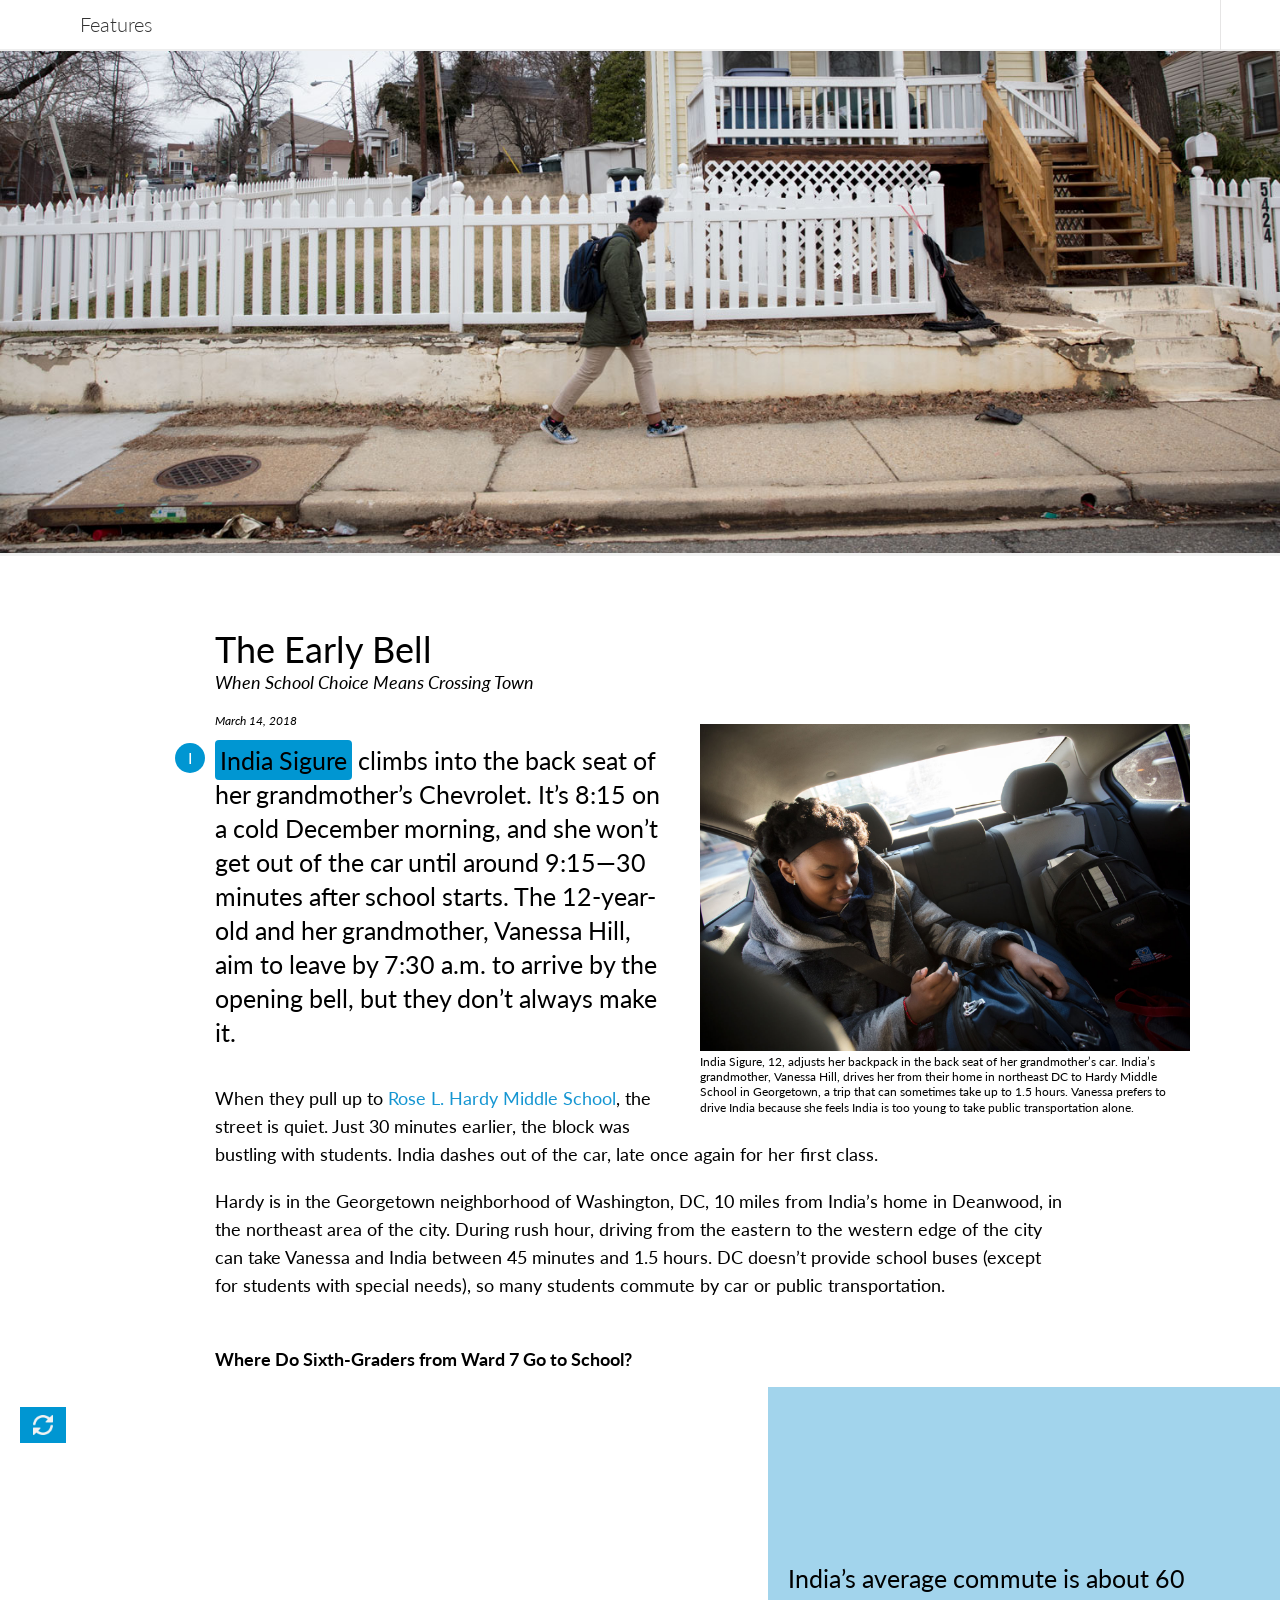
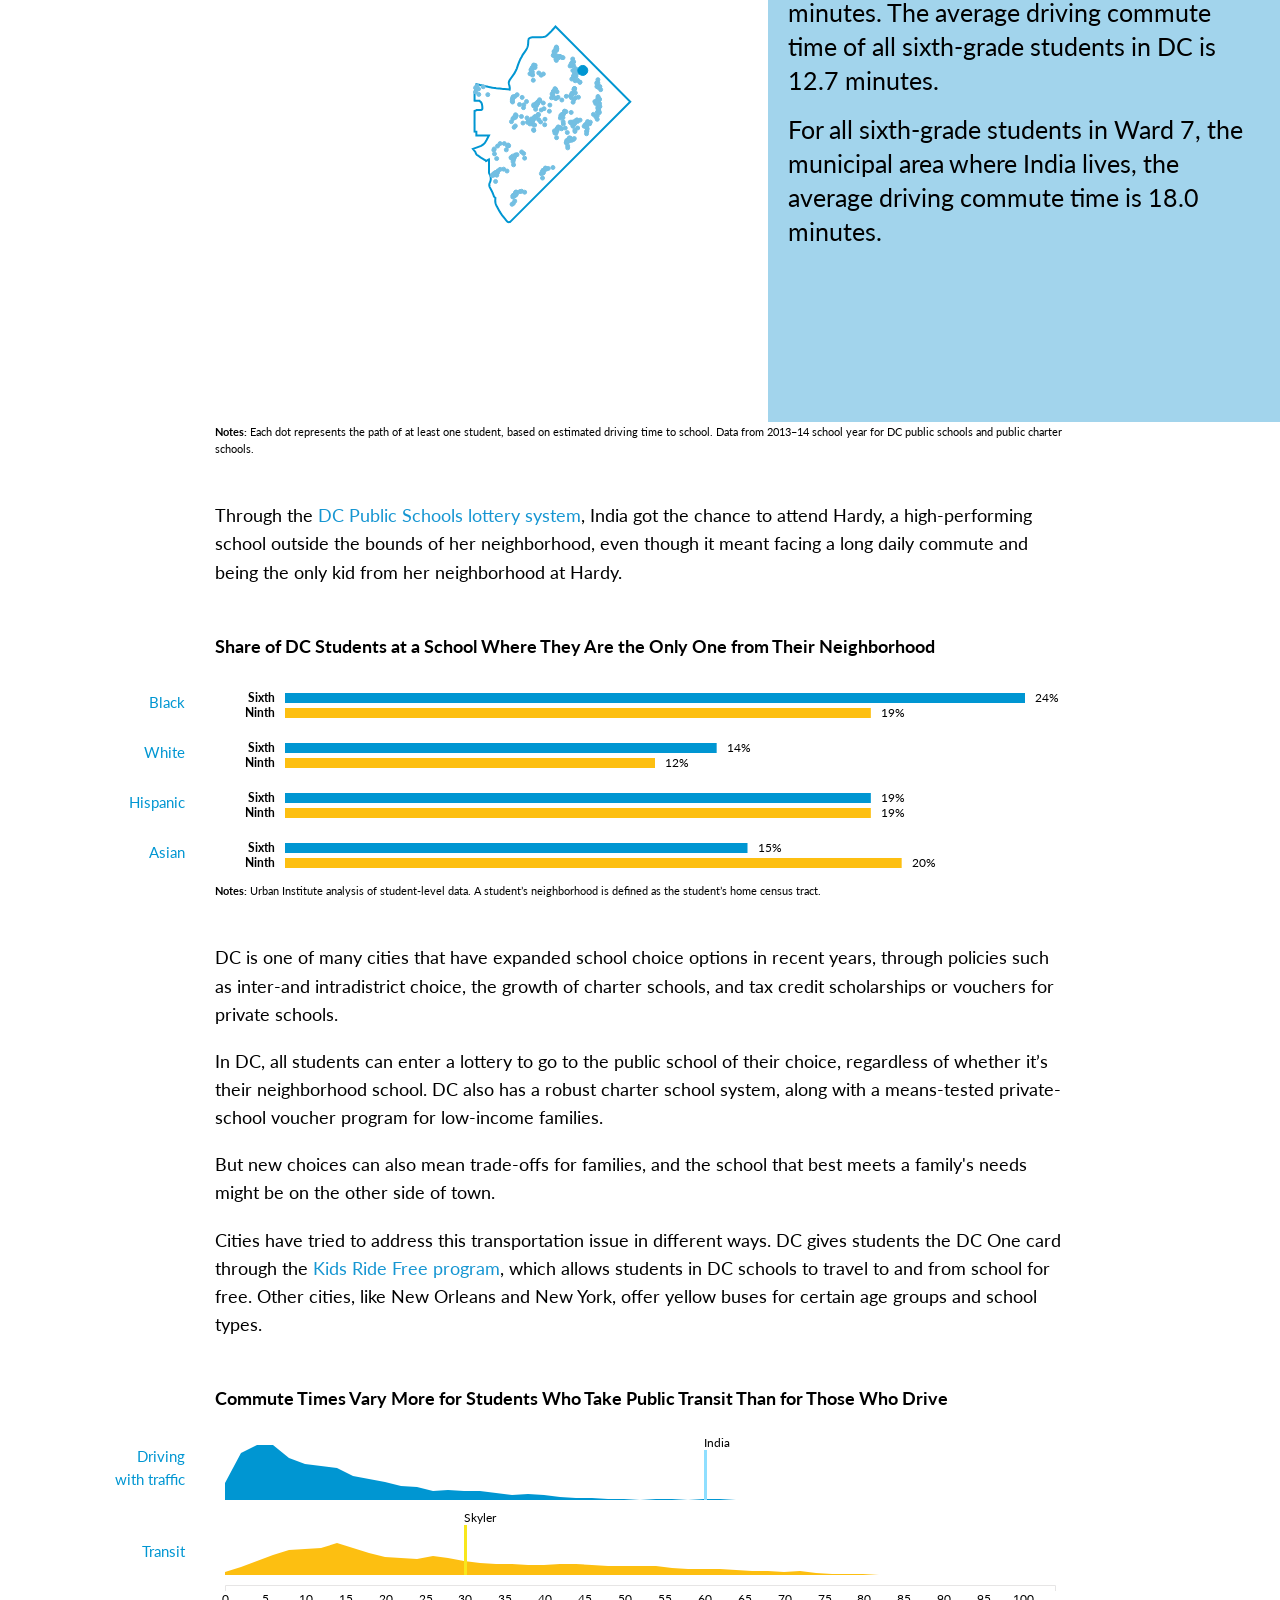
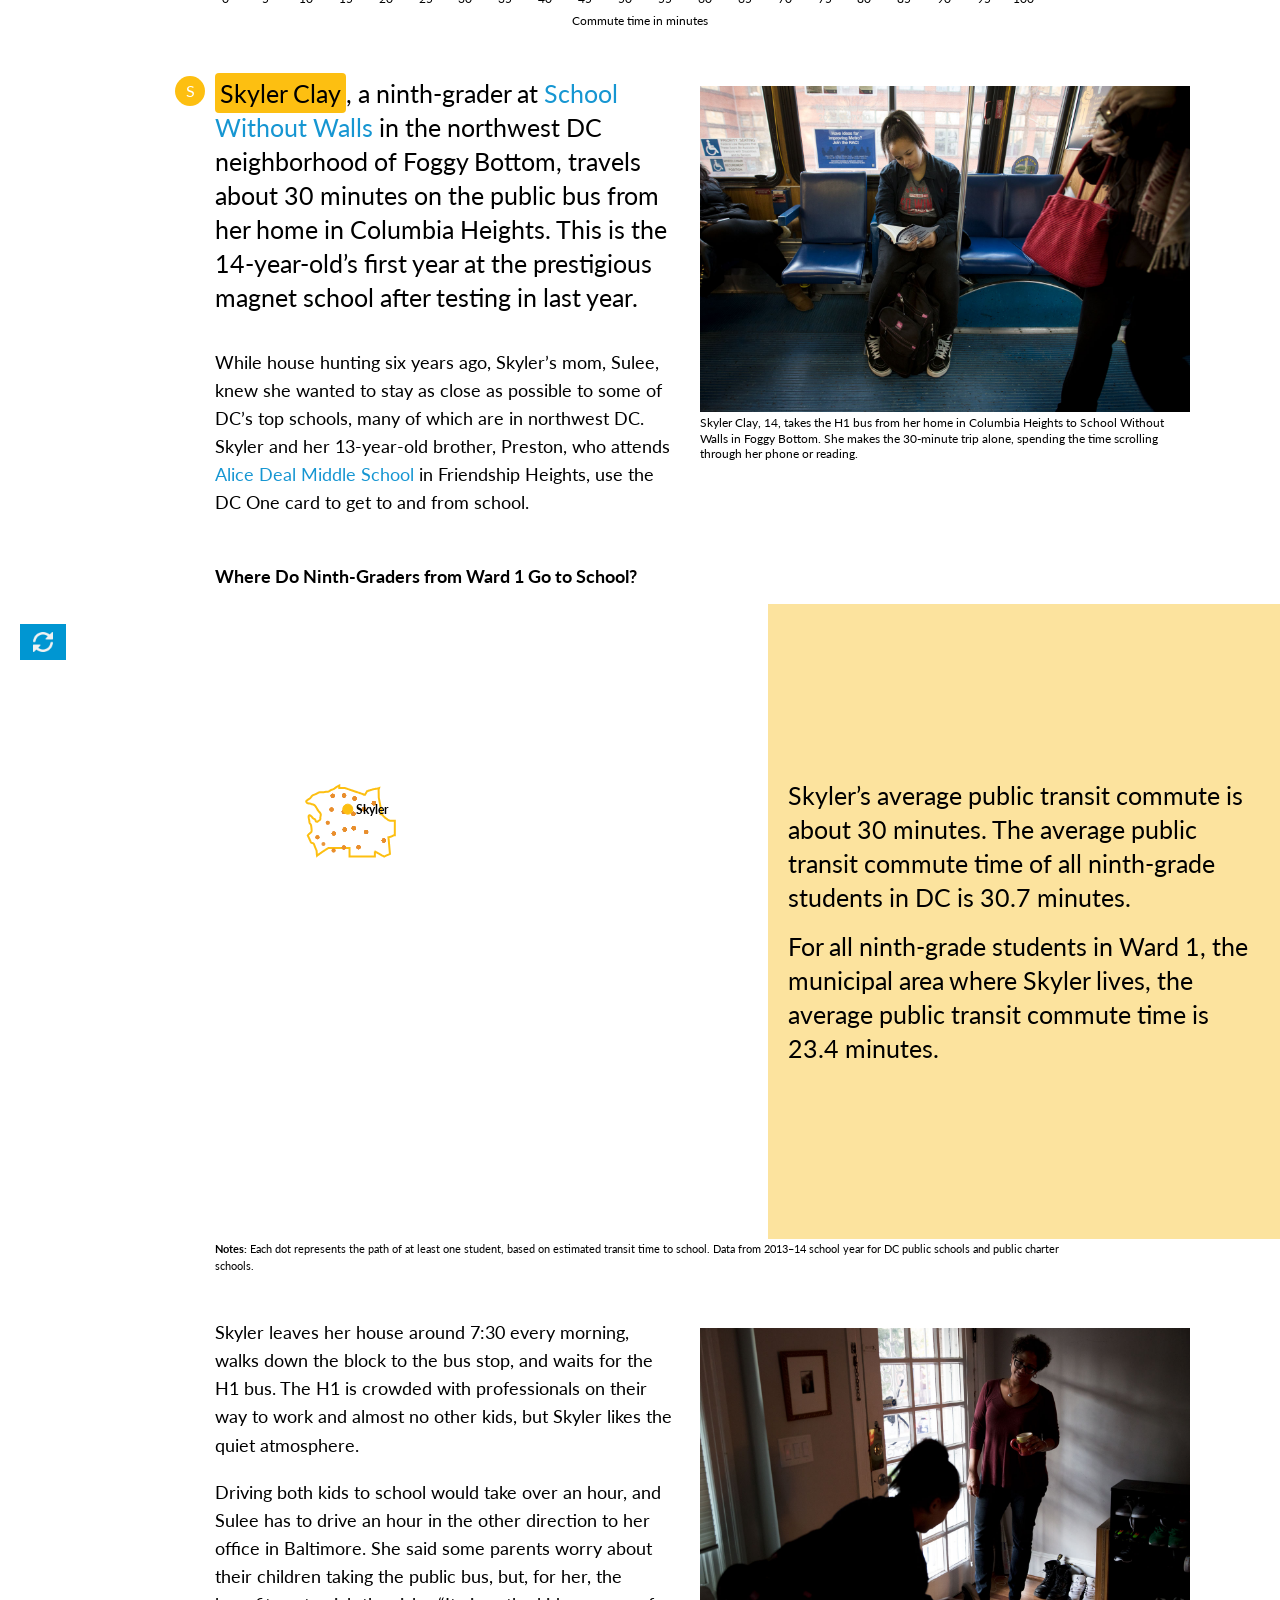
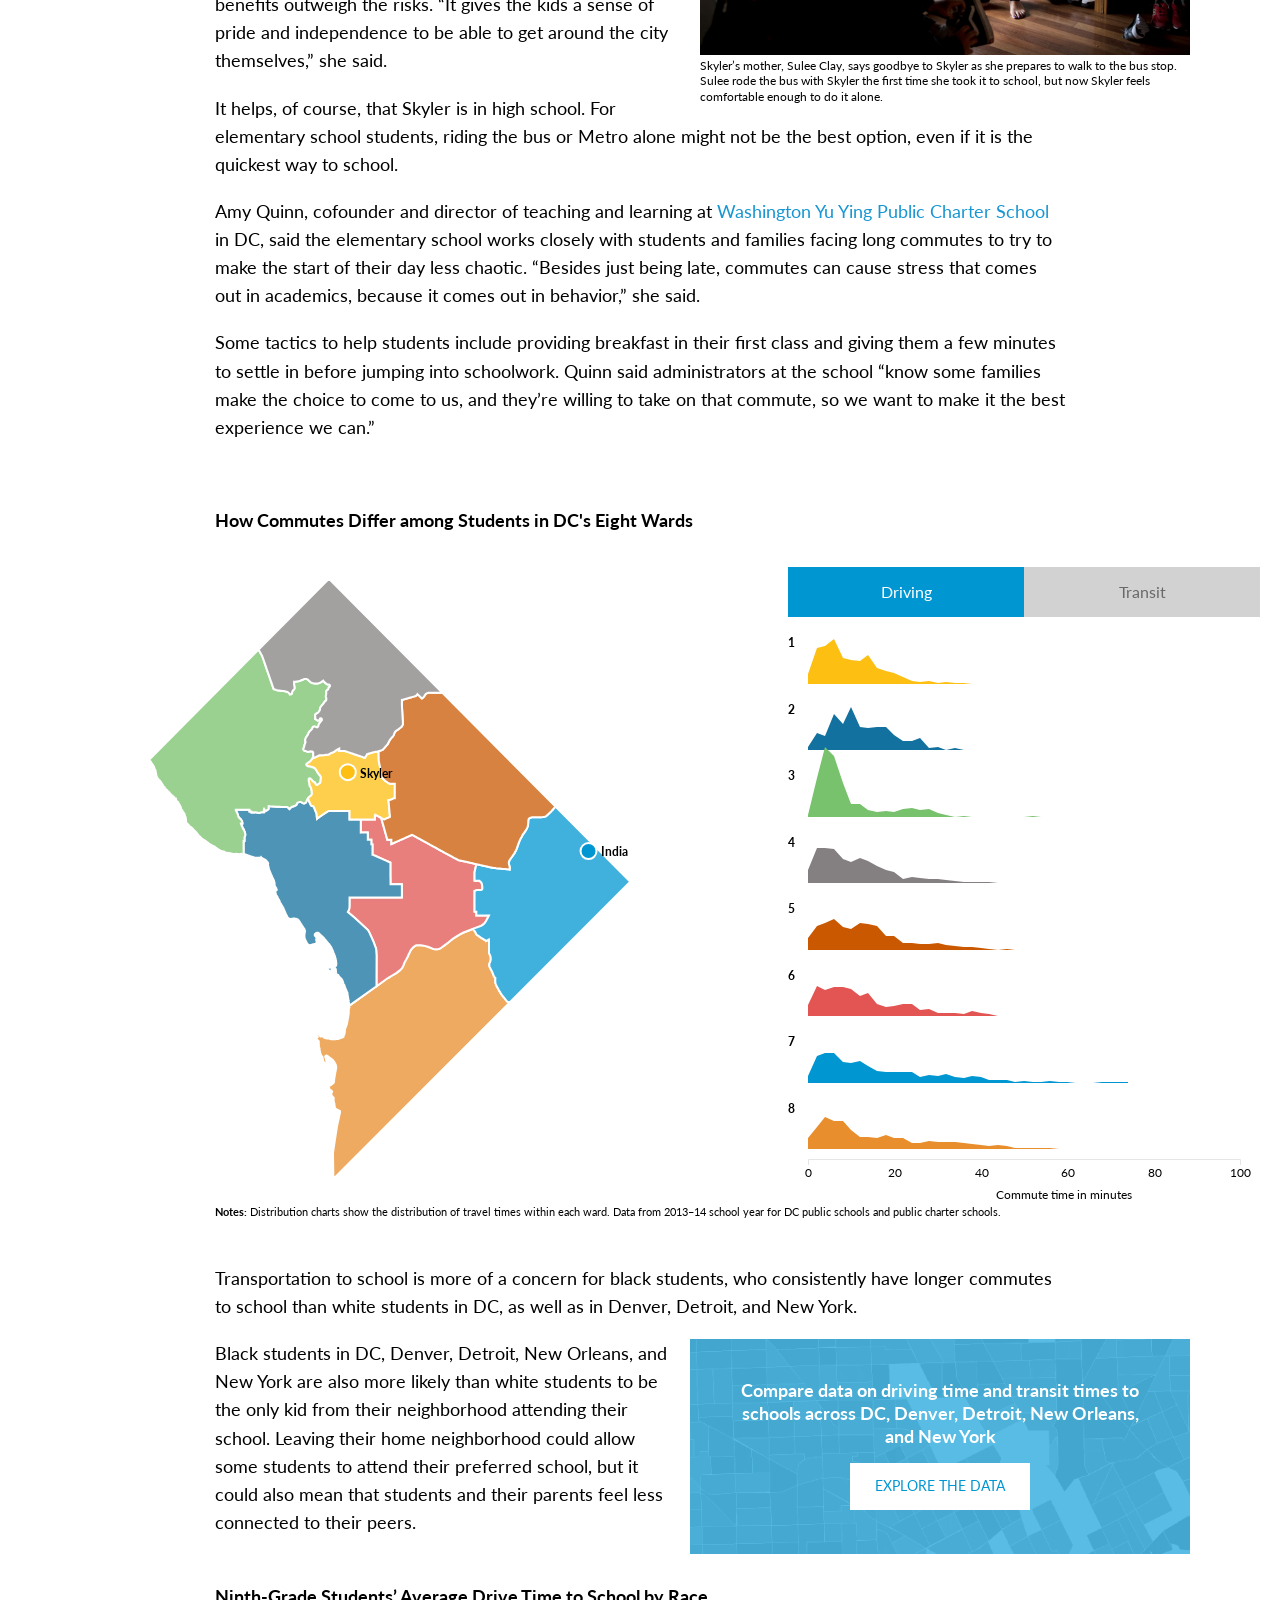
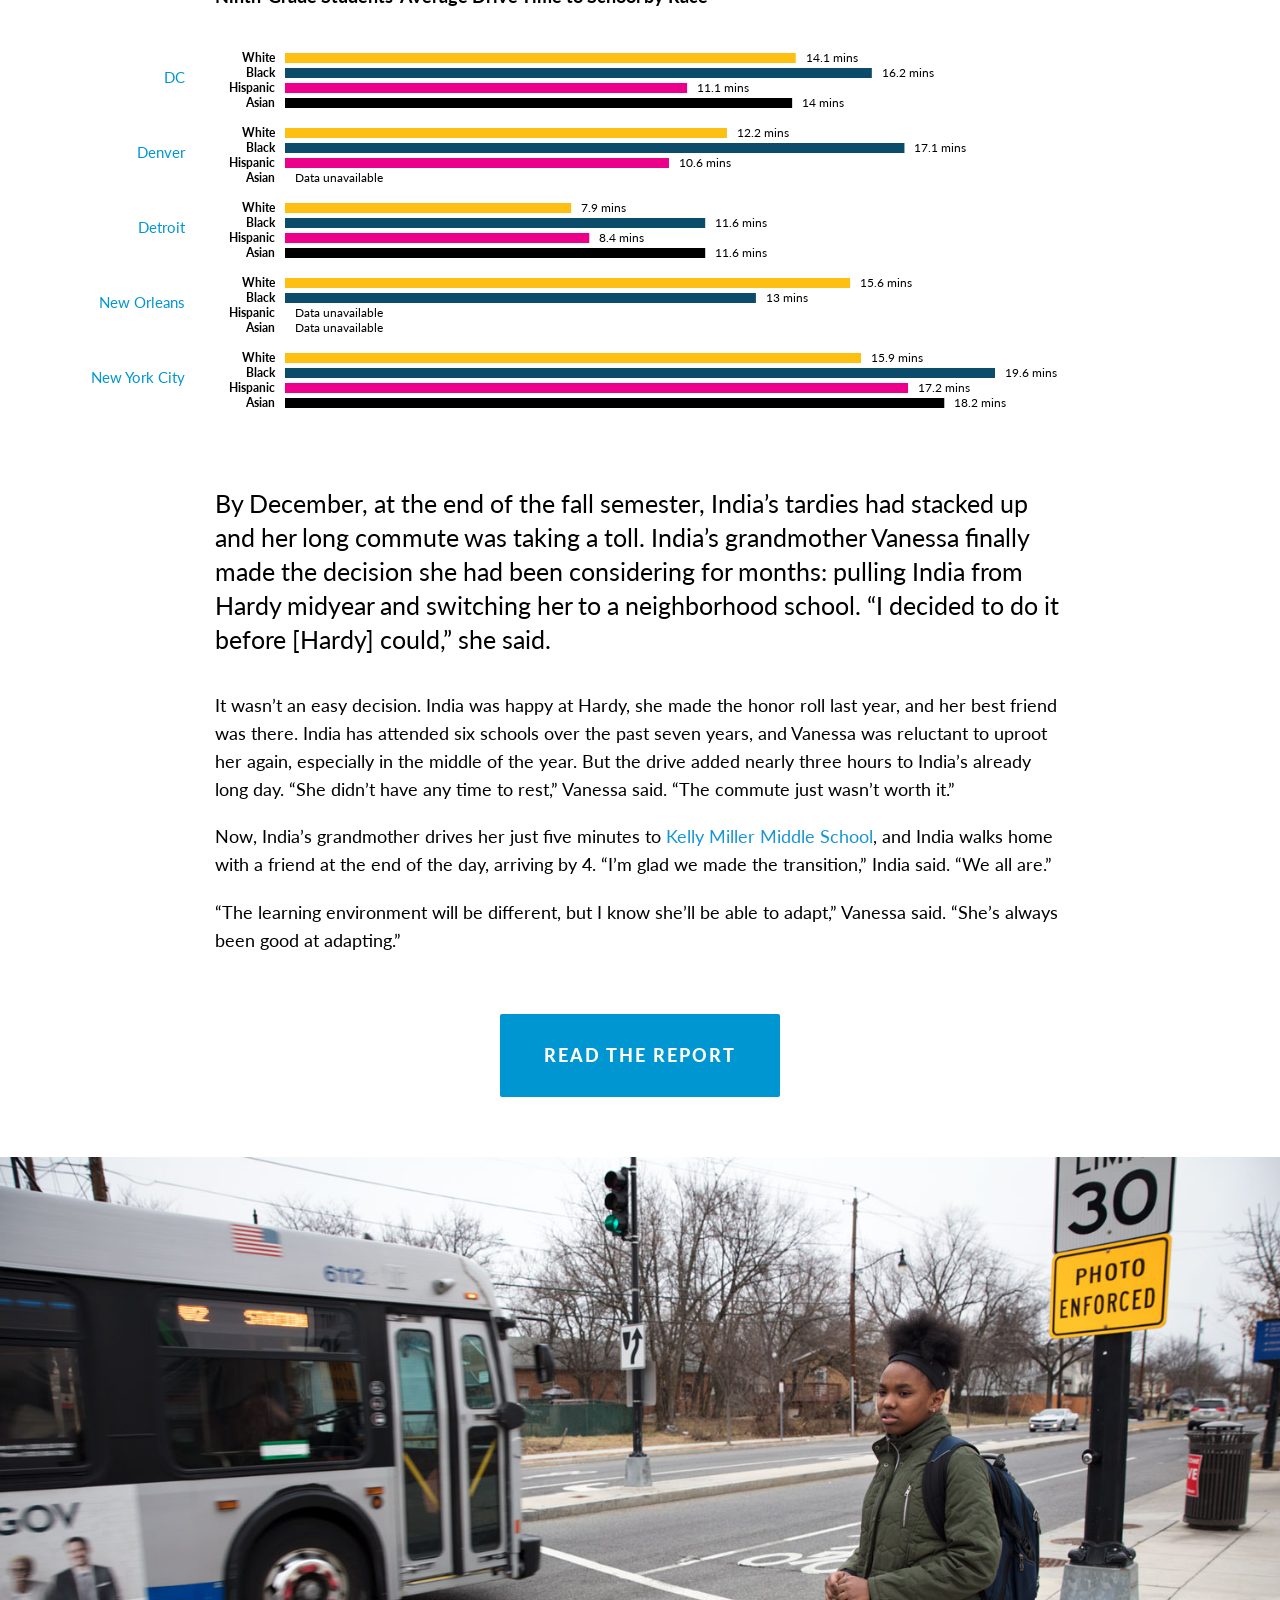
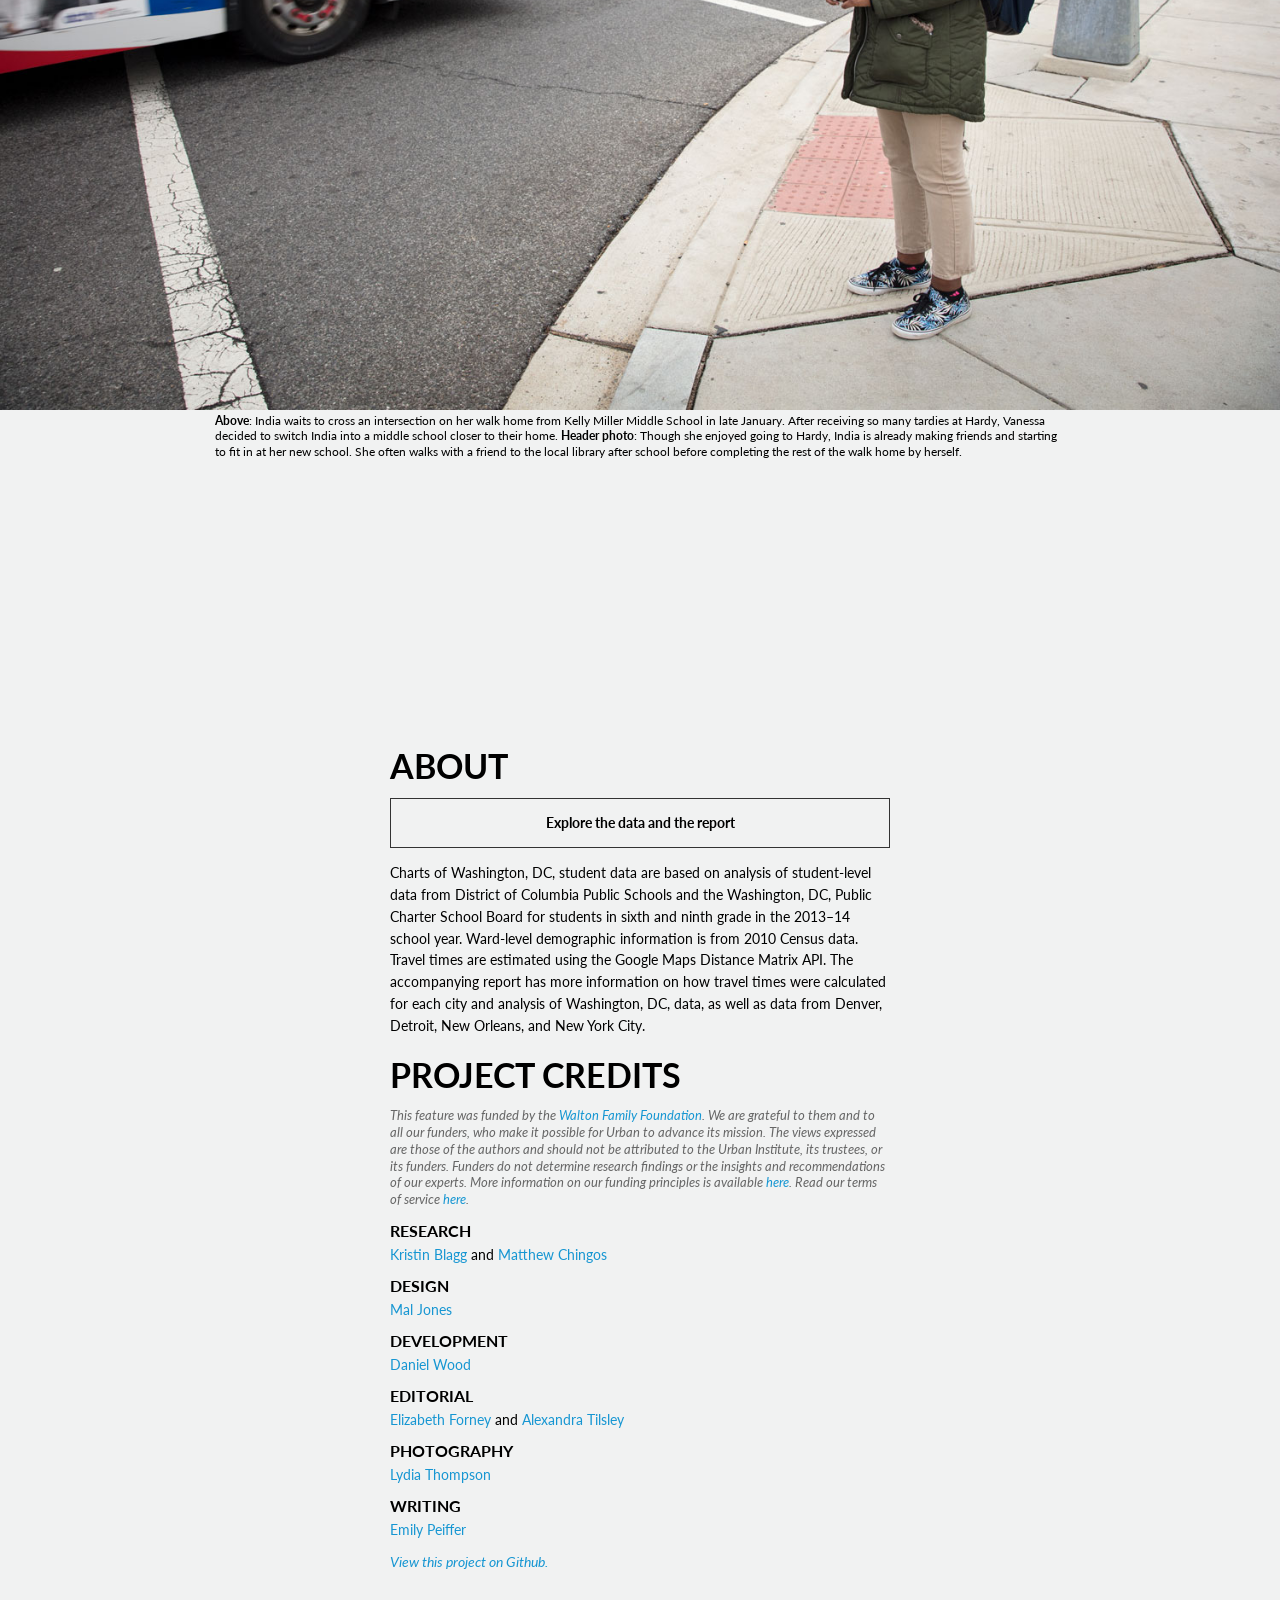
==== commit ba68b6b5: "correct report link" ====
--- a/index.html
+++ b/index.html
@@ -212,7 +212,7 @@
       <br>
       <span id="fade7end"></span>
       
-      <a href="https://www.urban.org/research/publication/road-school" target="_blank">
+      <a href="https://www.urban.org/research/publication/road-school-how-far-students-travel-school-choice-rich-cities-denver-detroit-new-orleans-new-york-city-and-washington-dc" target="_blank">
         <div class="inset-image right img-button">
           <!-- <img src="img/appendix-promo-bground_blue.png"> -->
           <p>Compare data on driving time and transit times to schools across DC, Denver, Detroit, New Orleans, and New York</p>
@@ -240,7 +240,7 @@
     </div>
     <div class="big-button-container">
       <div class="big-button">
-        <a href="https://www.urban.org/research/publication/road-school" target="_blank"><span class="button-text">Read the Report</span></a>
+        <a href="https://www.urban.org/research/publication/road-school-how-far-students-travel-school-choice-rich-cities-denver-detroit-new-orleans-new-york-city-and-washington-dc" target="_blank"><span class="button-text">Read the Report</span></a>
       </div>
     </div>
 </div>
@@ -257,7 +257,7 @@
       <h4>About</h4>
       <div id="footerbuttons">
         <div class="footer-button">
-          <a href="https://www.urban.org/research/publication/road-school" target = "_blank"><div class="inner-button">
+          <a href="https://www.urban.org/research/publication/road-school-how-far-students-travel-school-choice-rich-cities-denver-detroit-new-orleans-new-york-city-and-washington-dc" target = "_blank"><div class="inner-button">
             Explore the data and the report
           </div></a>
         </div>
@@ -293,7 +293,7 @@
       <a href="https://www.urban.org/author/emily-peiffer" target = "_blank">Emily Peiffer</a>
 
 
-      <div class="credits"> <a href="https://github.com/UrbanInstitute/school-transportation-narrative" target="_blank">View this project on Github.</a></div>
+      <div class="credits"> <a href="https://github.com/UrbanInstitute/school-transportation" target="_blank">View this project on Github.</a></div>
     </div>
   </div> 
 </footer>
--- a/stylesheets/css/main.css
+++ b/stylesheets/css/main.css
@@ -570,41 +570,45 @@
     height: 10px;
     border-radius: 10px;
   }
-  /* line 335, ../sass/main.scss */
+  /* line 334, ../sass/main.scss */
+  .content .follow-dot span {
+    display: none;
+  }
+  /* line 338, ../sass/main.scss */
   .content .follow-dot.india {
     margin-top: 105px;
   }
-  /* line 339, ../sass/main.scss */
+  /* line 342, ../sass/main.scss */
   .content .source-and-notes {
     margin-top: -13px;
     margin-bottom: 34px;
   }
 
-  /* line 345, ../sass/main.scss */
+  /* line 348, ../sass/main.scss */
   .full-feature, .chart-feature {
     padding-bottom: 14px;
   }
 
-  /* line 348, ../sass/main.scss */
+  /* line 351, ../sass/main.scss */
   .chart-feature.transmethod {
     padding-bottom: 32px;
   }
 
-  /* line 351, ../sass/main.scss */
+  /* line 354, ../sass/main.scss */
   .chart-feature.race {
     padding-bottom: 0px;
   }
 
-  /* line 355, ../sass/main.scss */
+  /* line 358, ../sass/main.scss */
   .full-feature {
     display: block;
   }
-  /* line 358, ../sass/main.scss */
+  /* line 361, ../sass/main.scss */
   .full-feature .full-feature-map {
     width: 100%;
     display: block;
   }
-  /* line 364, ../sass/main.scss */
+  /* line 367, ../sass/main.scss */
   .full-feature .full-feature-right-chart, .full-feature .full-feature-text {
     width: 100%;
     display: block;
@@ -612,12 +616,12 @@
     padding-left: 20px;
     padding-right: 20px;
   }
-  /* line 372, ../sass/main.scss */
+  /* line 375, ../sass/main.scss */
   .full-feature .full-feature-text {
     padding-bottom: 5px;
     padding-top: 5px;
   }
-  /* line 377, ../sass/main.scss */
+  /* line 380, ../sass/main.scss */
   .full-feature .full-feature-right-chart {
     padding-left: 0px;
     padding-right: 0px;
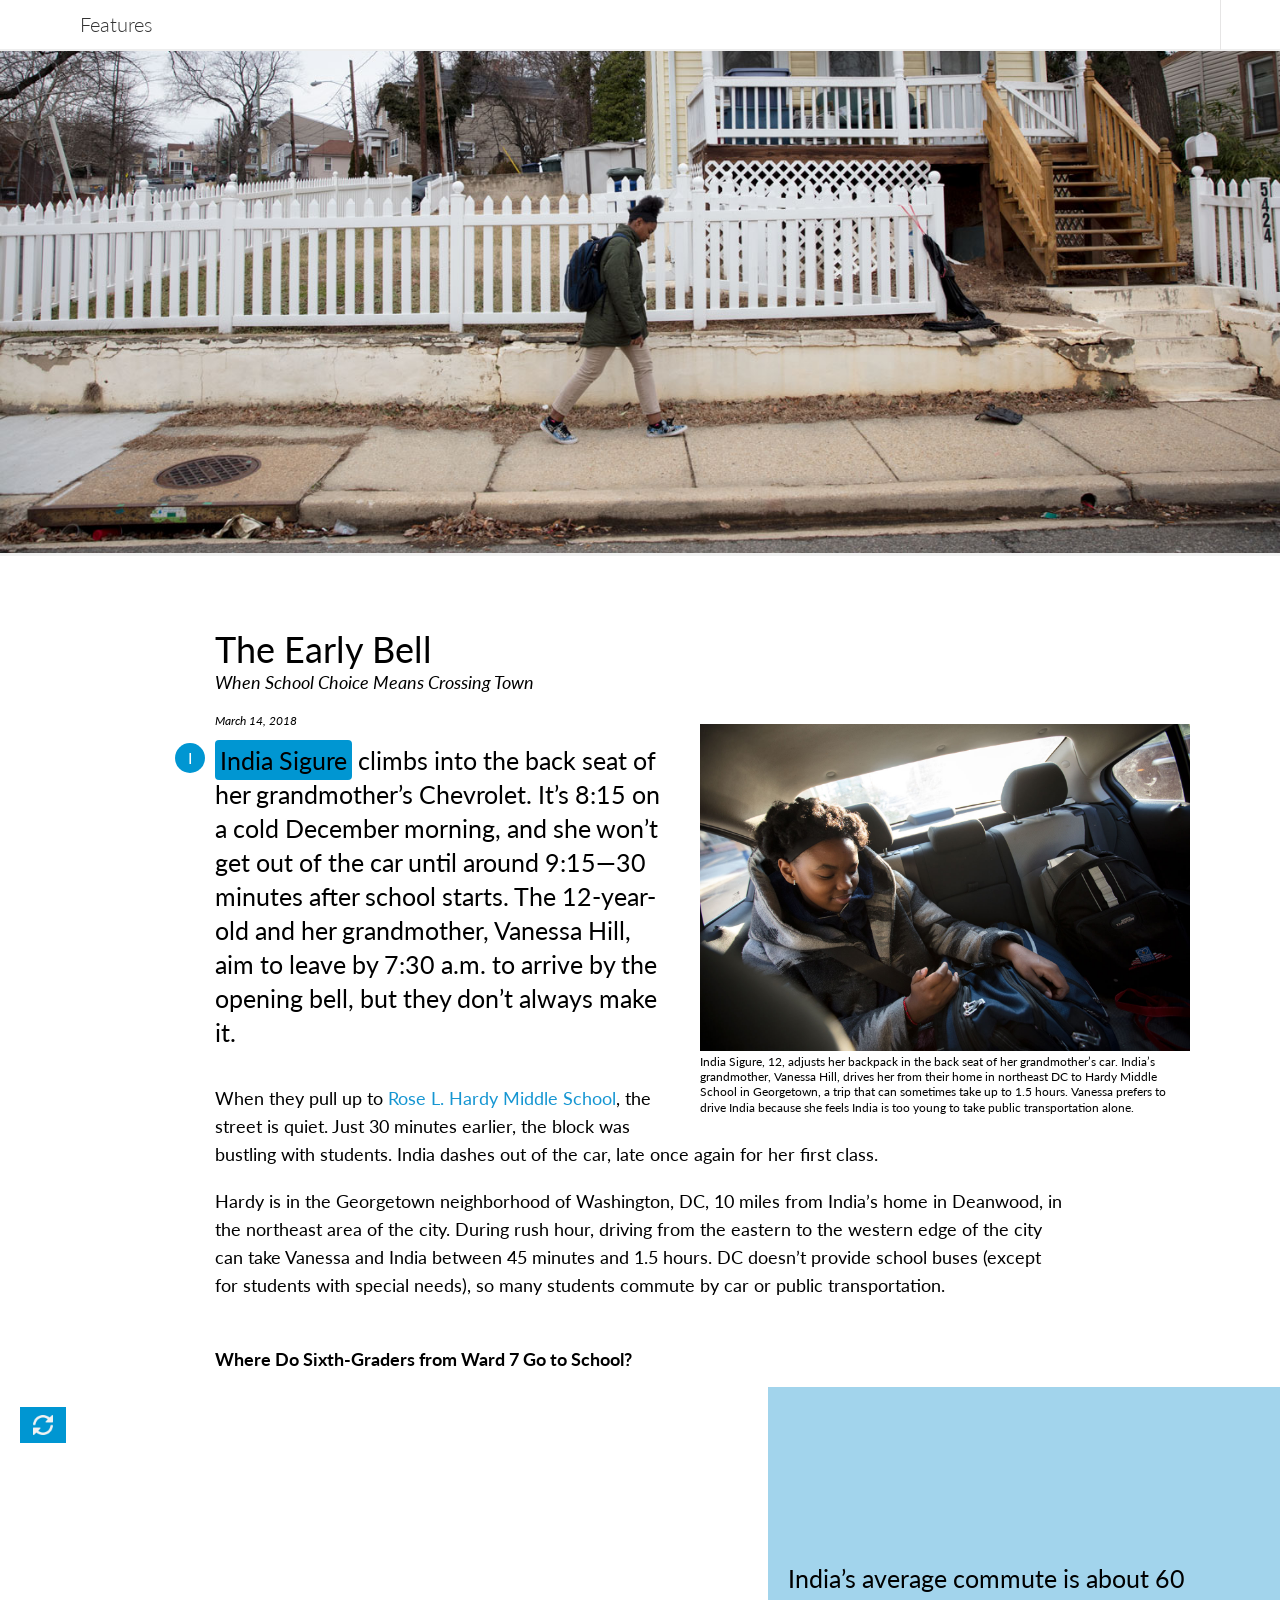
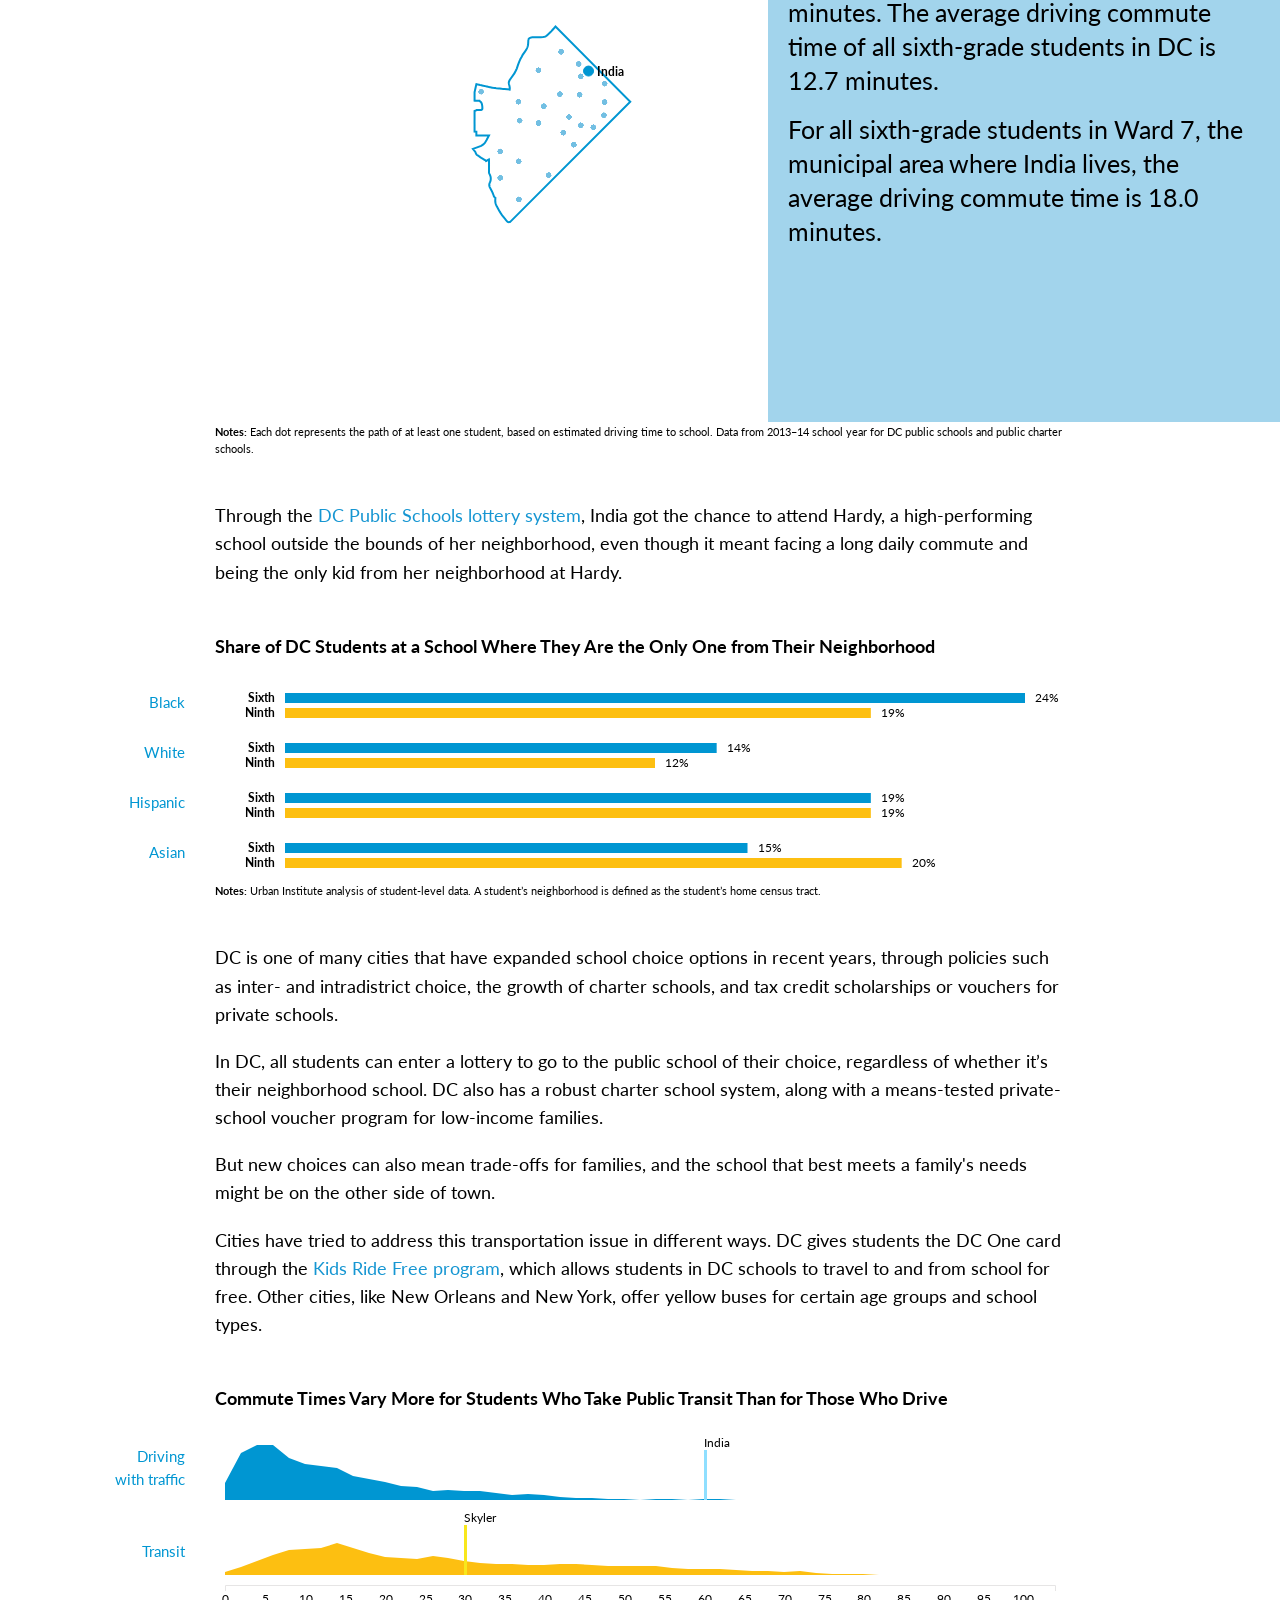
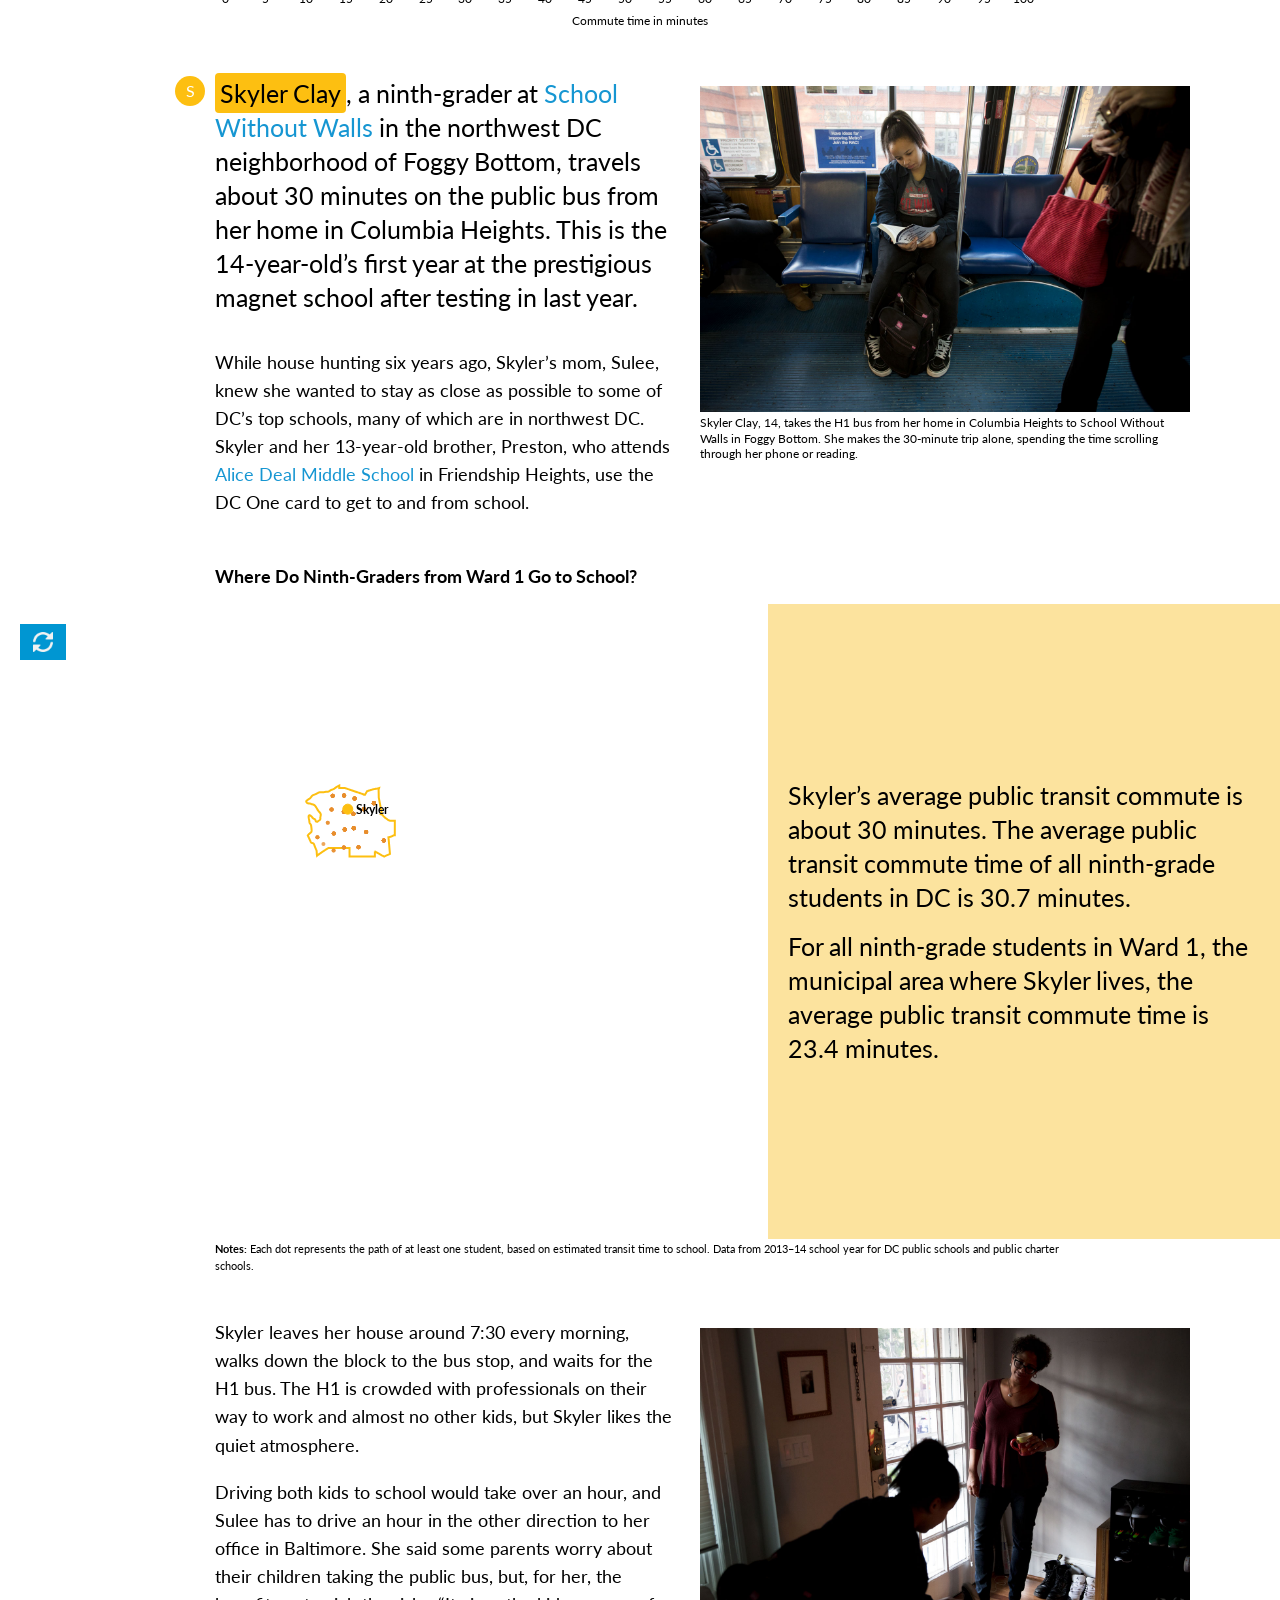
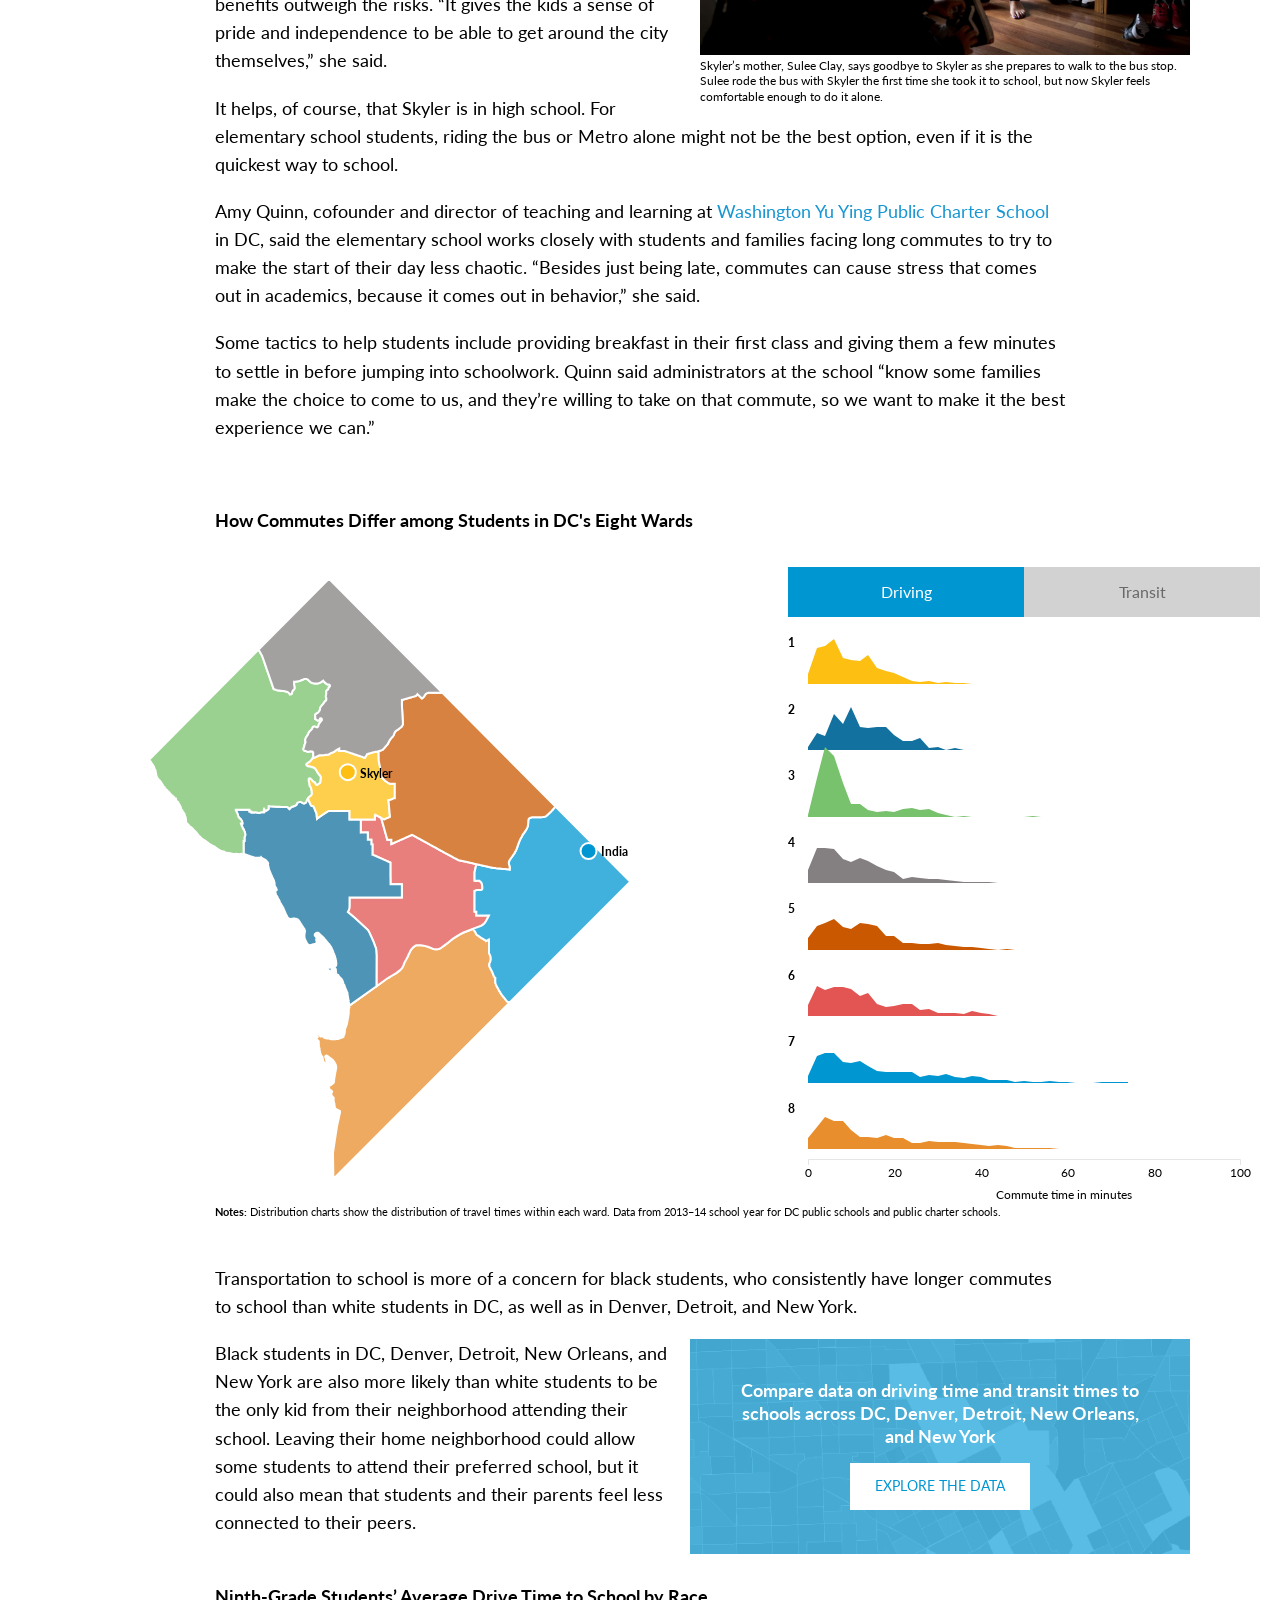
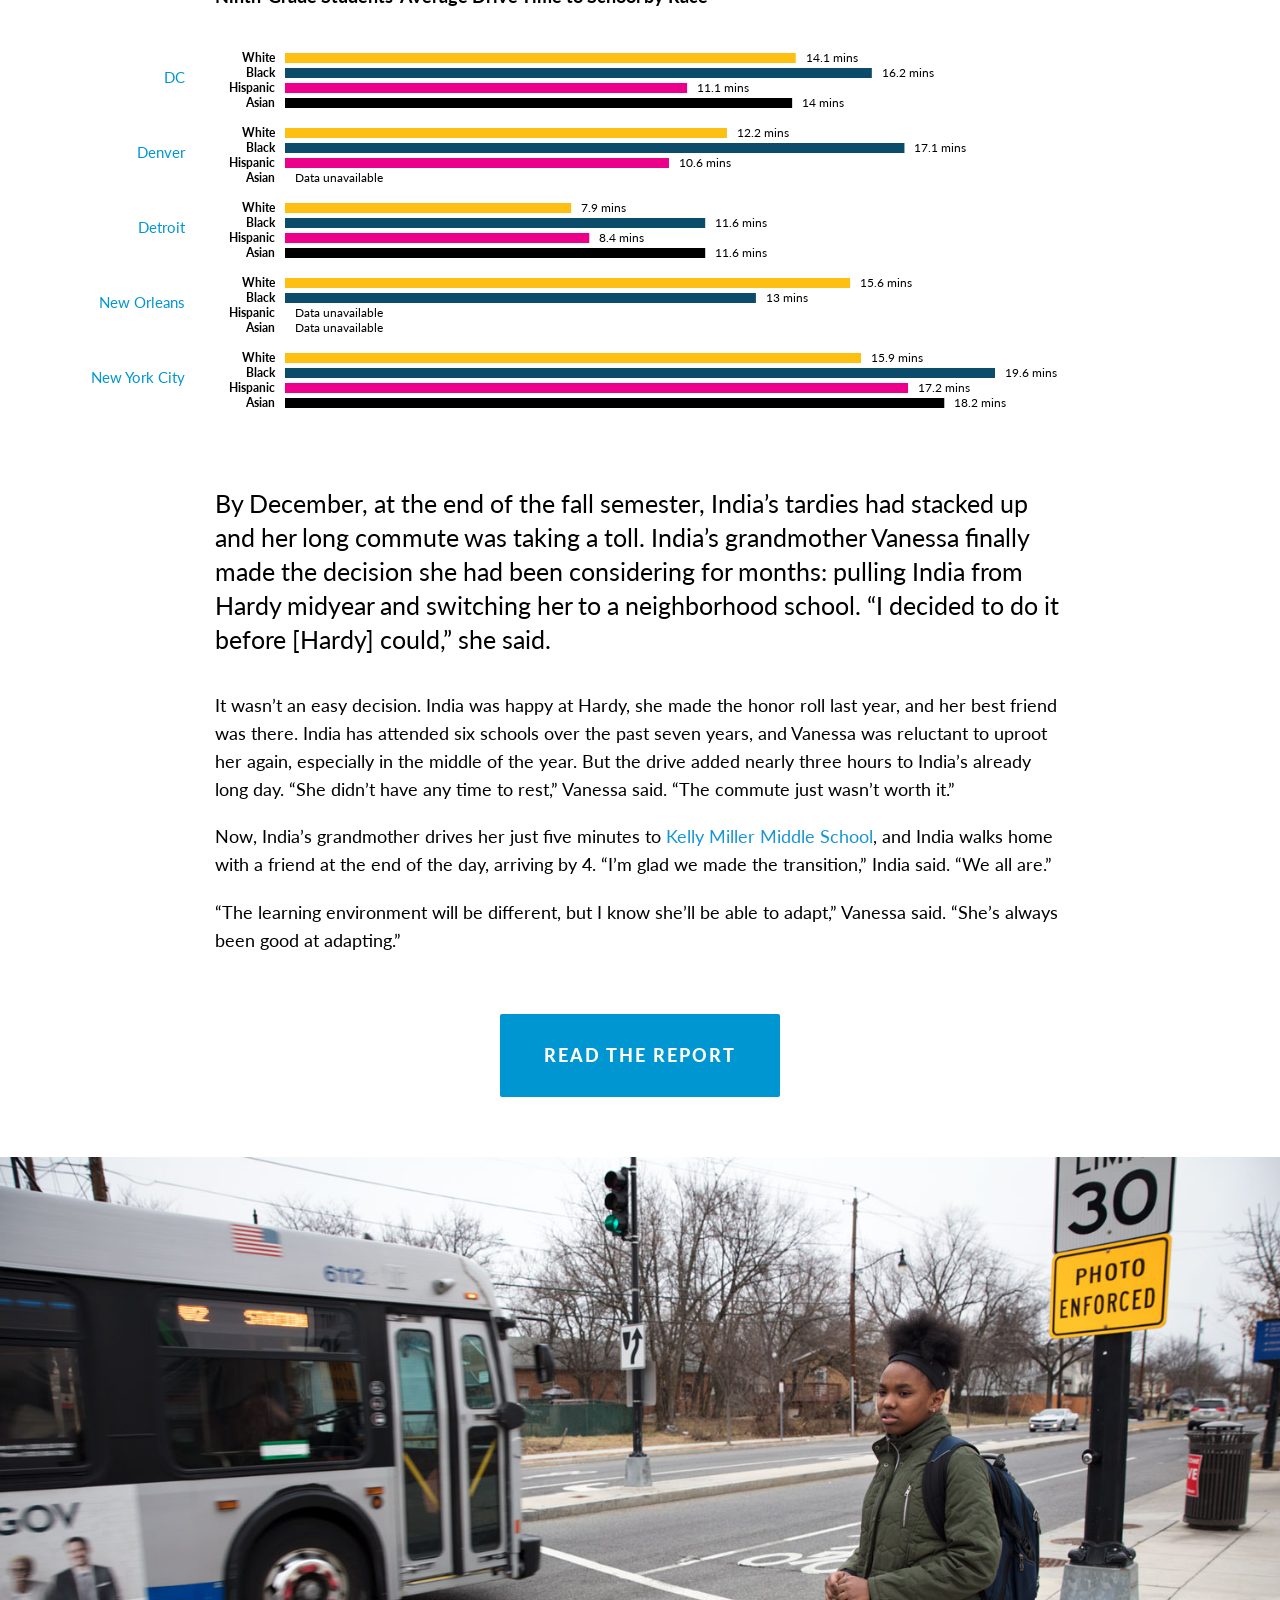
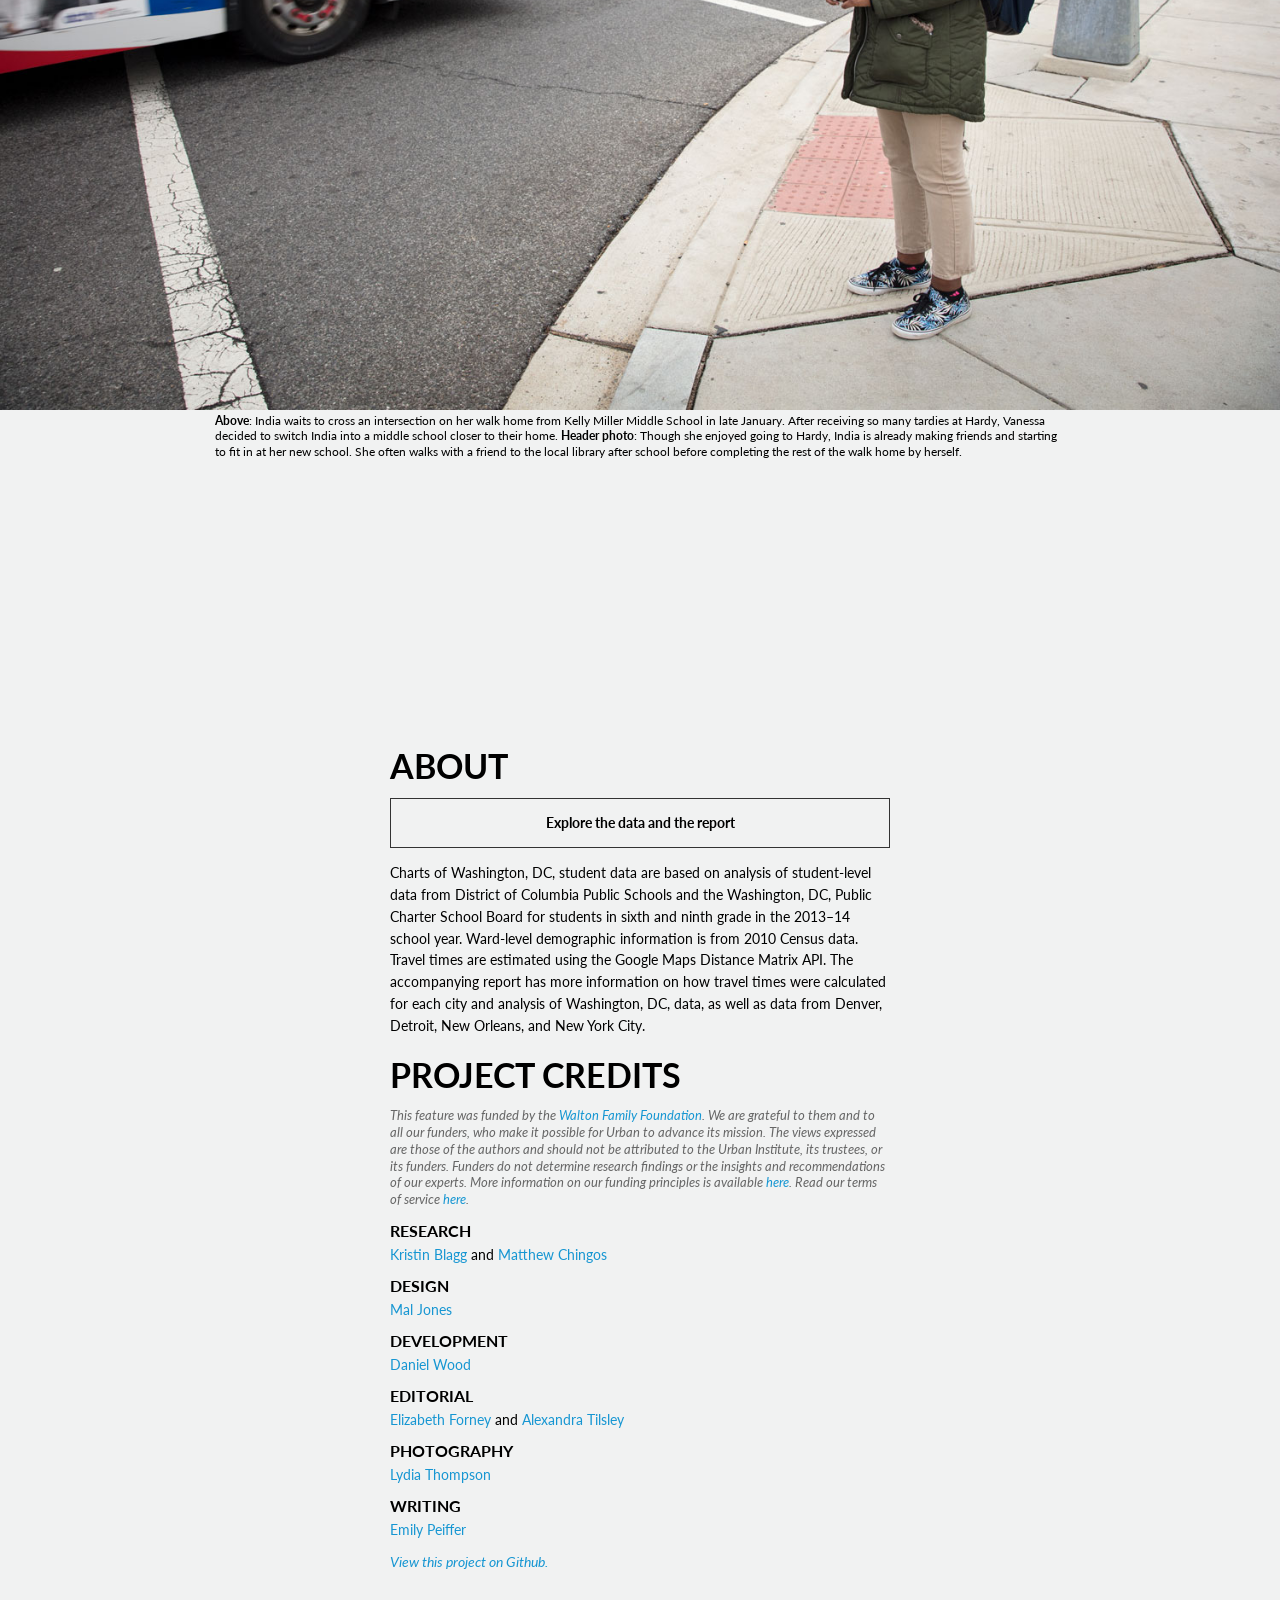
==== commit 3f7e19c8: "fix typo" ====
--- a/index.html
+++ b/index.html
@@ -140,7 +140,7 @@
     </div>      
     <div id="fade1start" class="content">  
     <p class="source-and-notes"><strong>Notes: </strong>Urban Institute analysis of student-level data. A student&rsquo;s neighborhood is defined as the student&rsquo;s home census tract.</p>  
-      <p>DC is one of many cities that have expanded school choice options in recent years, through policies such as inter-and intradistrict choice, the growth of charter schools, and tax credit scholarships or vouchers for private schools.</p>
+      <p>DC is one of many cities that have expanded school choice options in recent years, through policies such as inter- and intradistrict choice, the growth of charter schools, and tax credit scholarships or vouchers for private schools.</p>
       <br>
       <p  id="fade1end">In DC, all students can enter a lottery to go to the public school of their choice, regardless of whether it&rsquo;s their neighborhood school. DC also has a robust charter school system, along with a means-tested private-school voucher program for low-income families.</p>
       <br>
--- a/stylesheets/css/main.css
+++ b/stylesheets/css/main.css
@@ -626,4 +626,9 @@
     padding-left: 0px;
     padding-right: 0px;
   }
-}
+
+  /* line 386, ../sass/main.scss */
+  footer {
+    padding-top: 0px;
+  }
+}
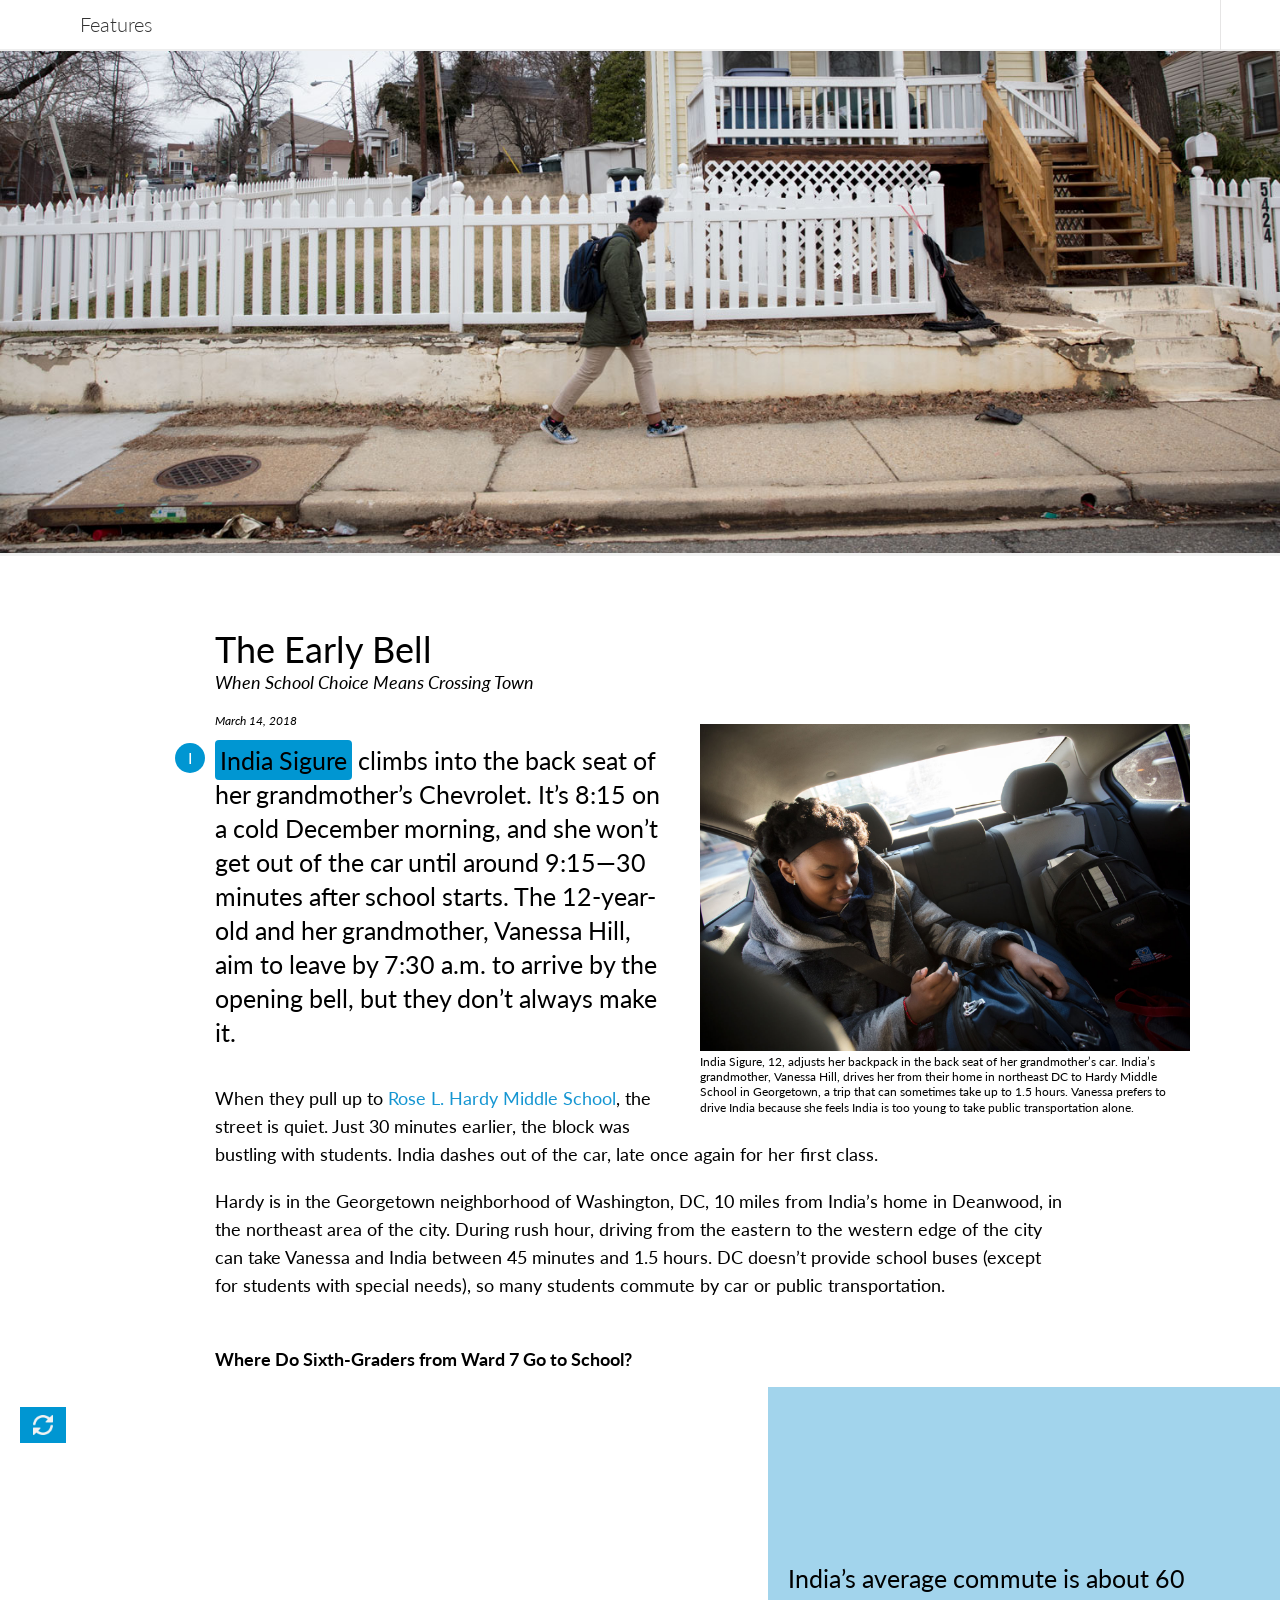
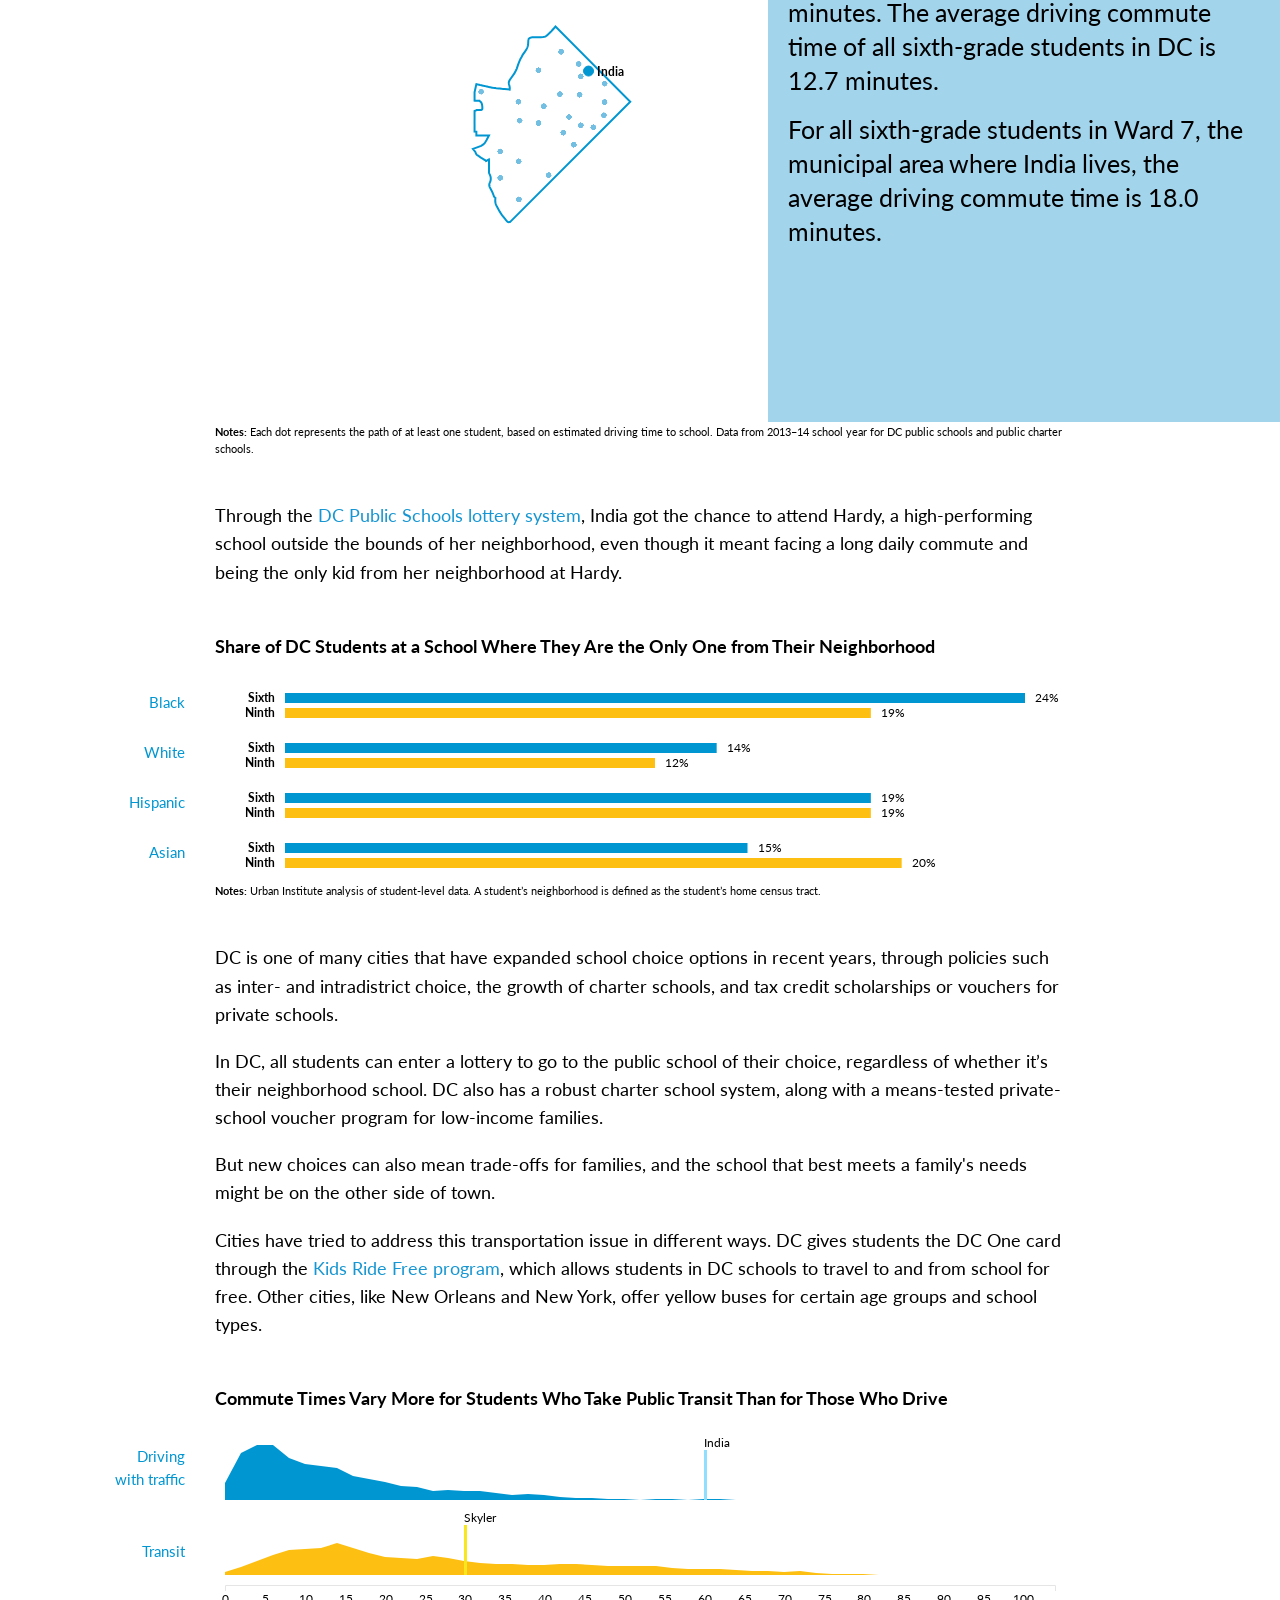
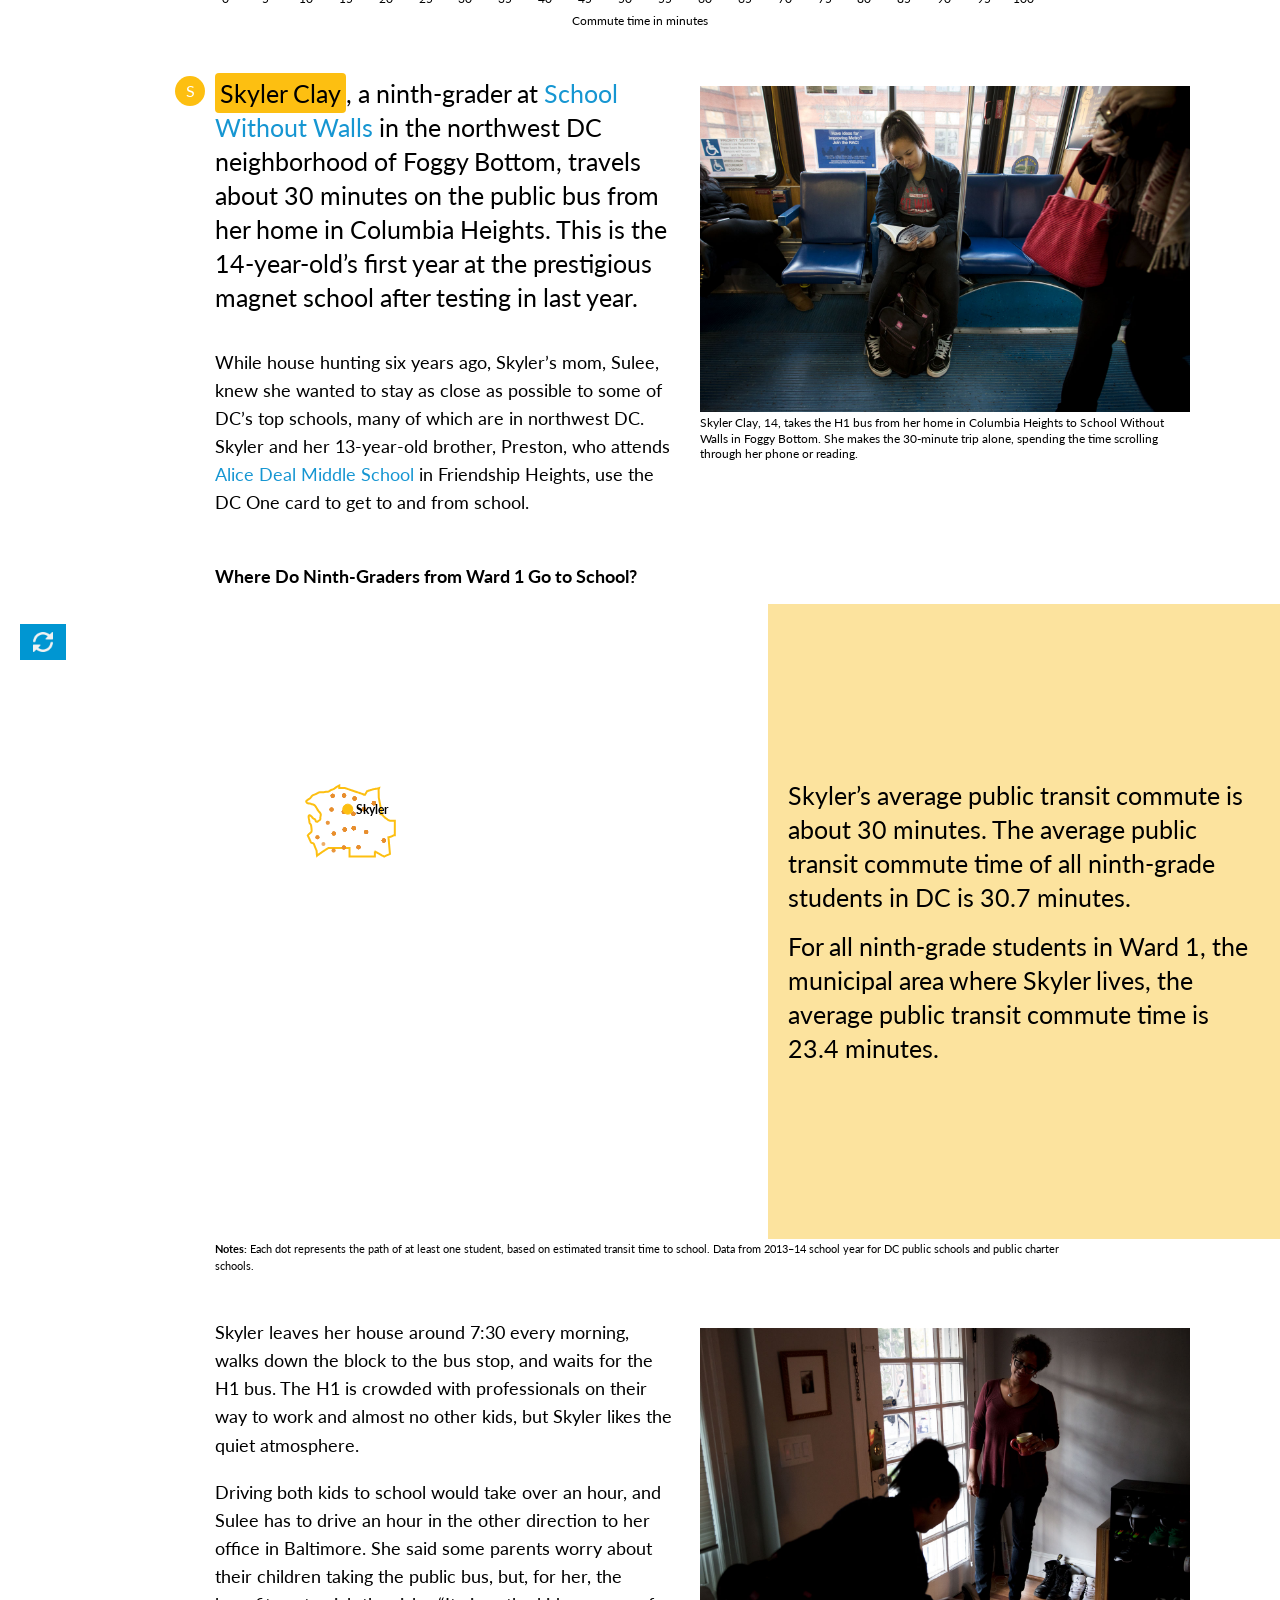
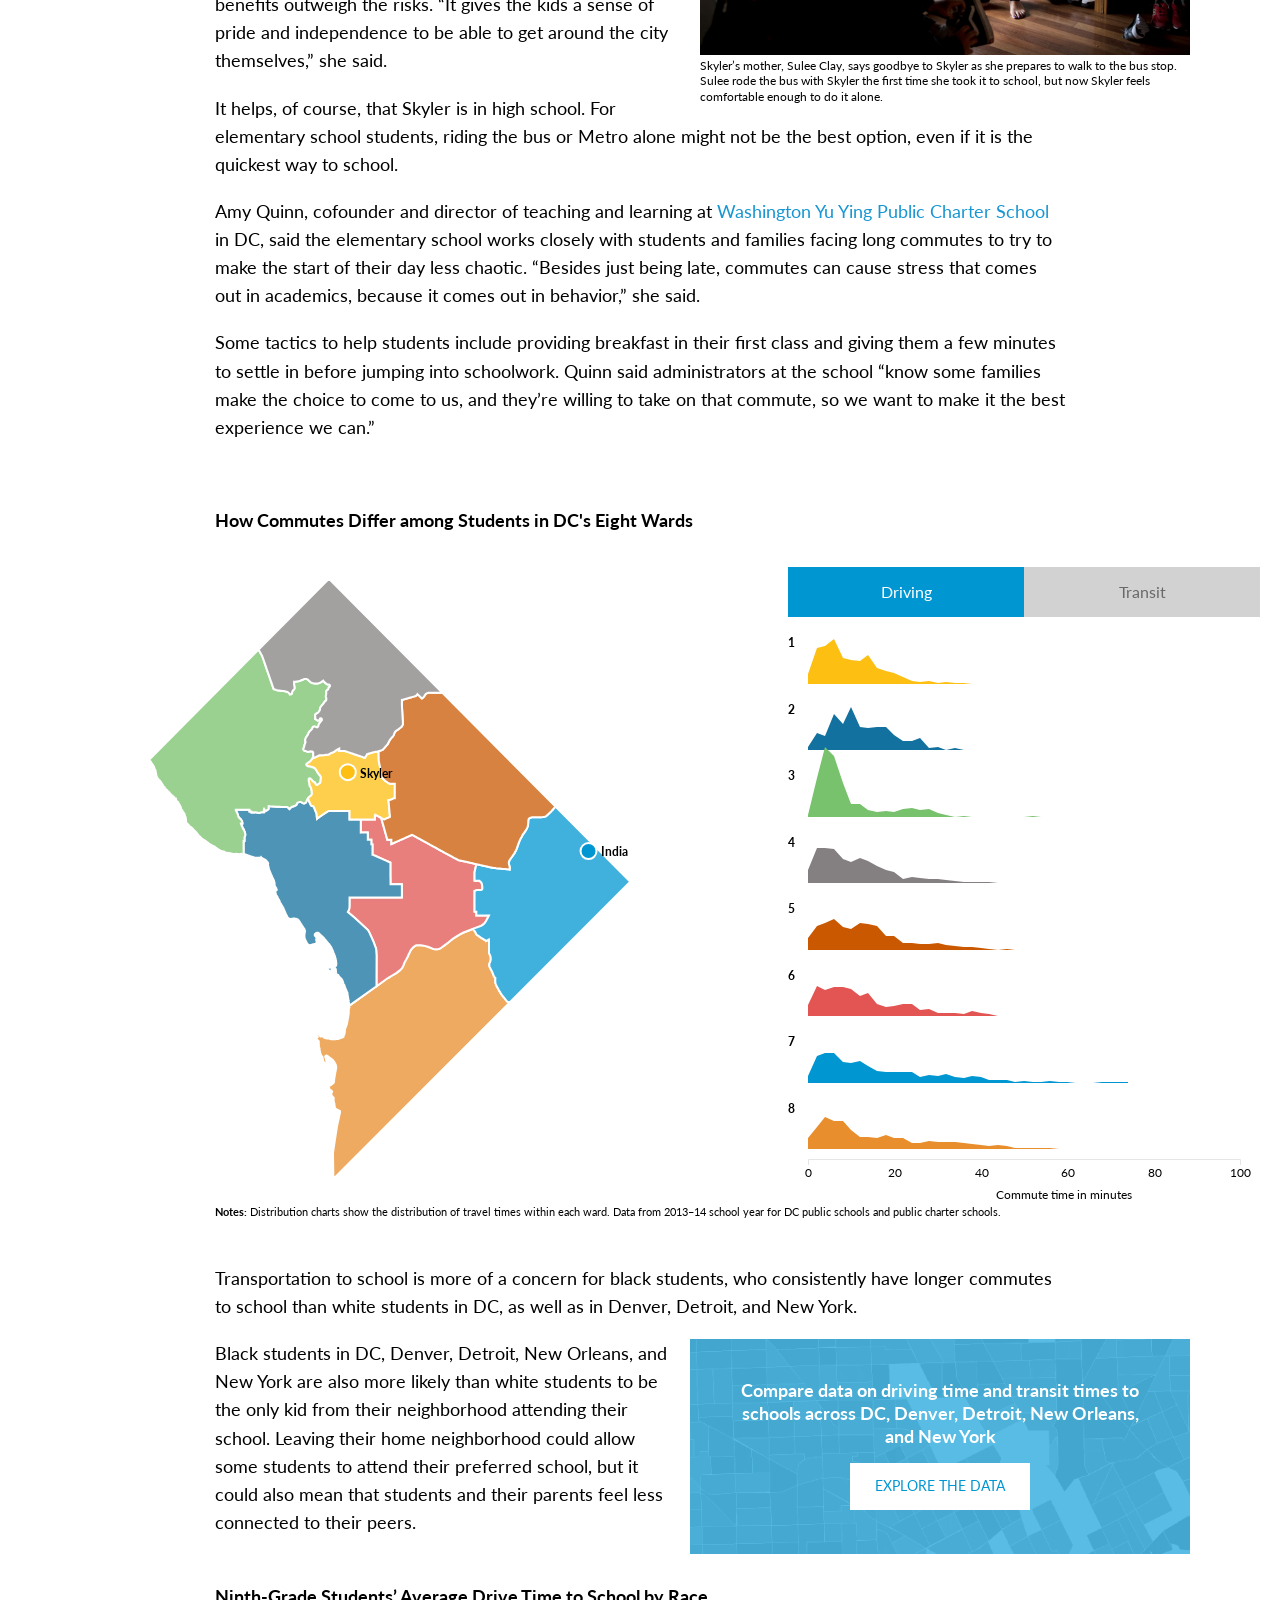
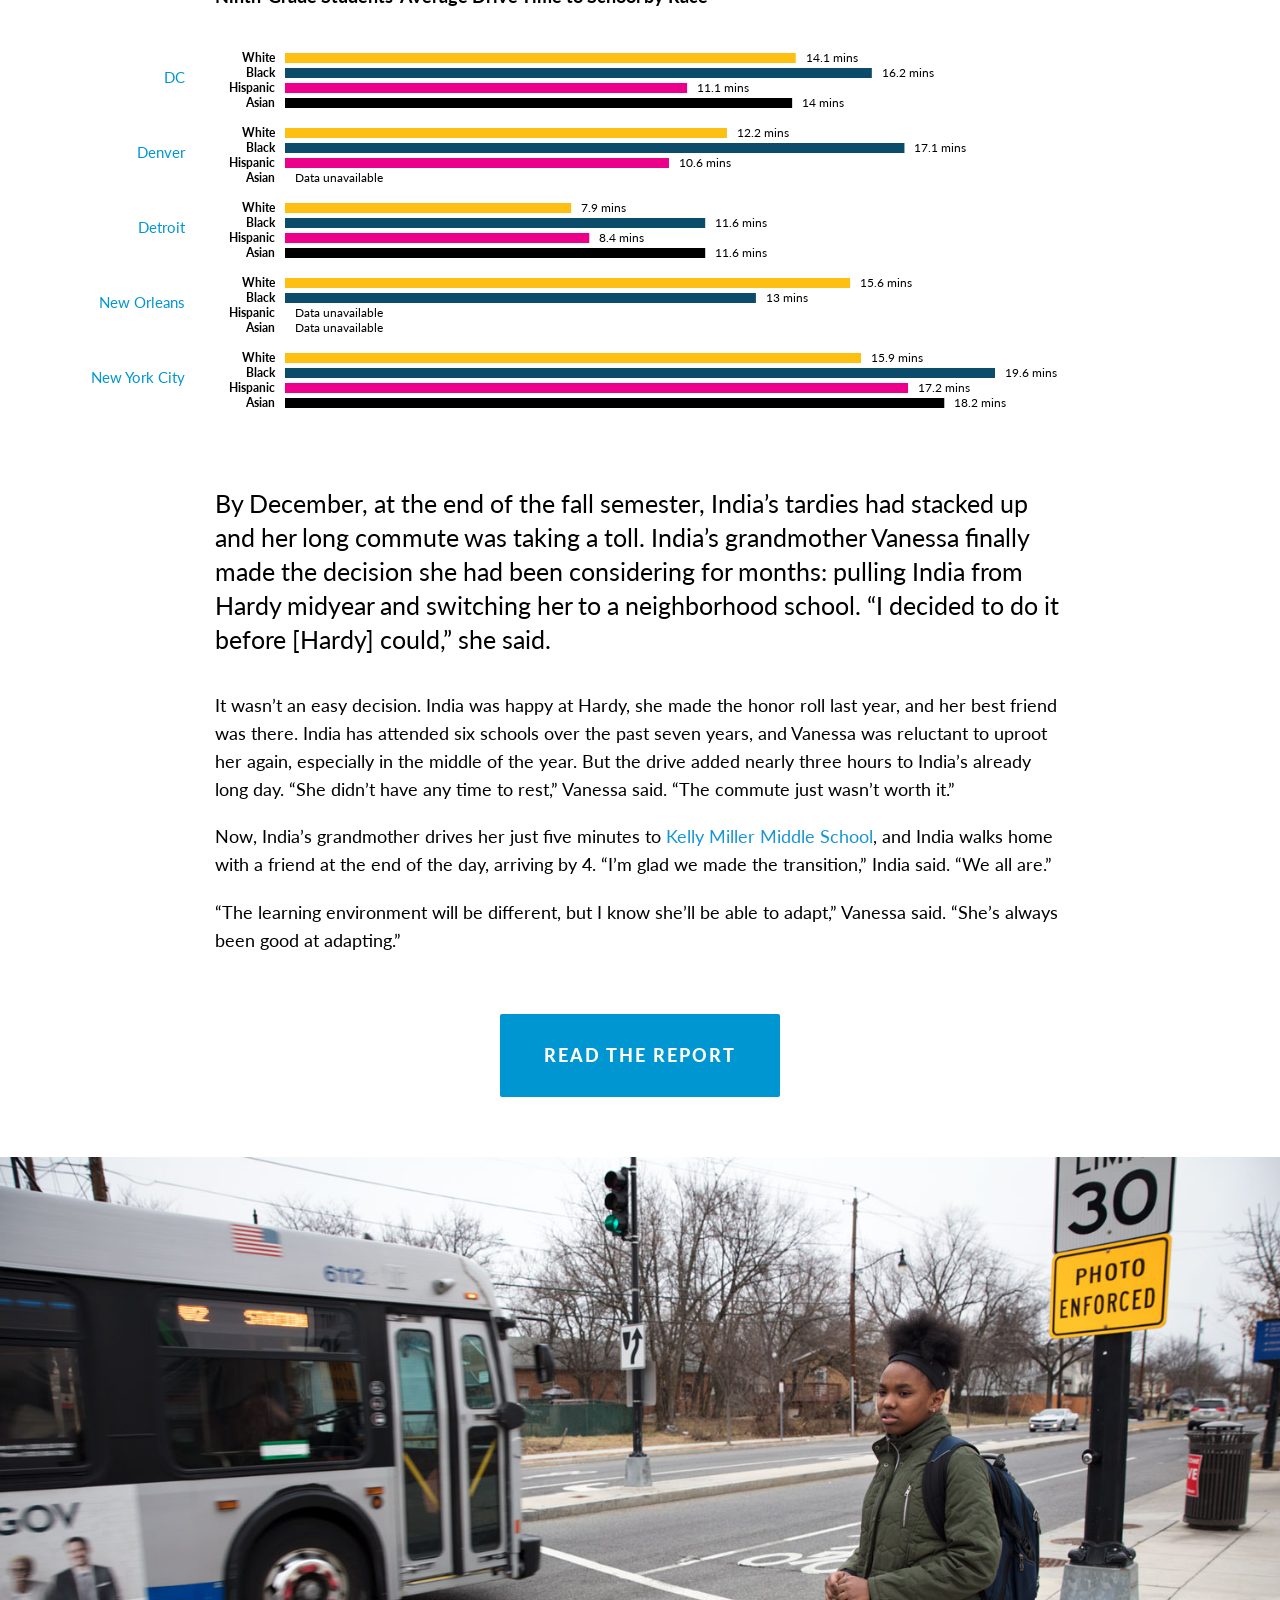
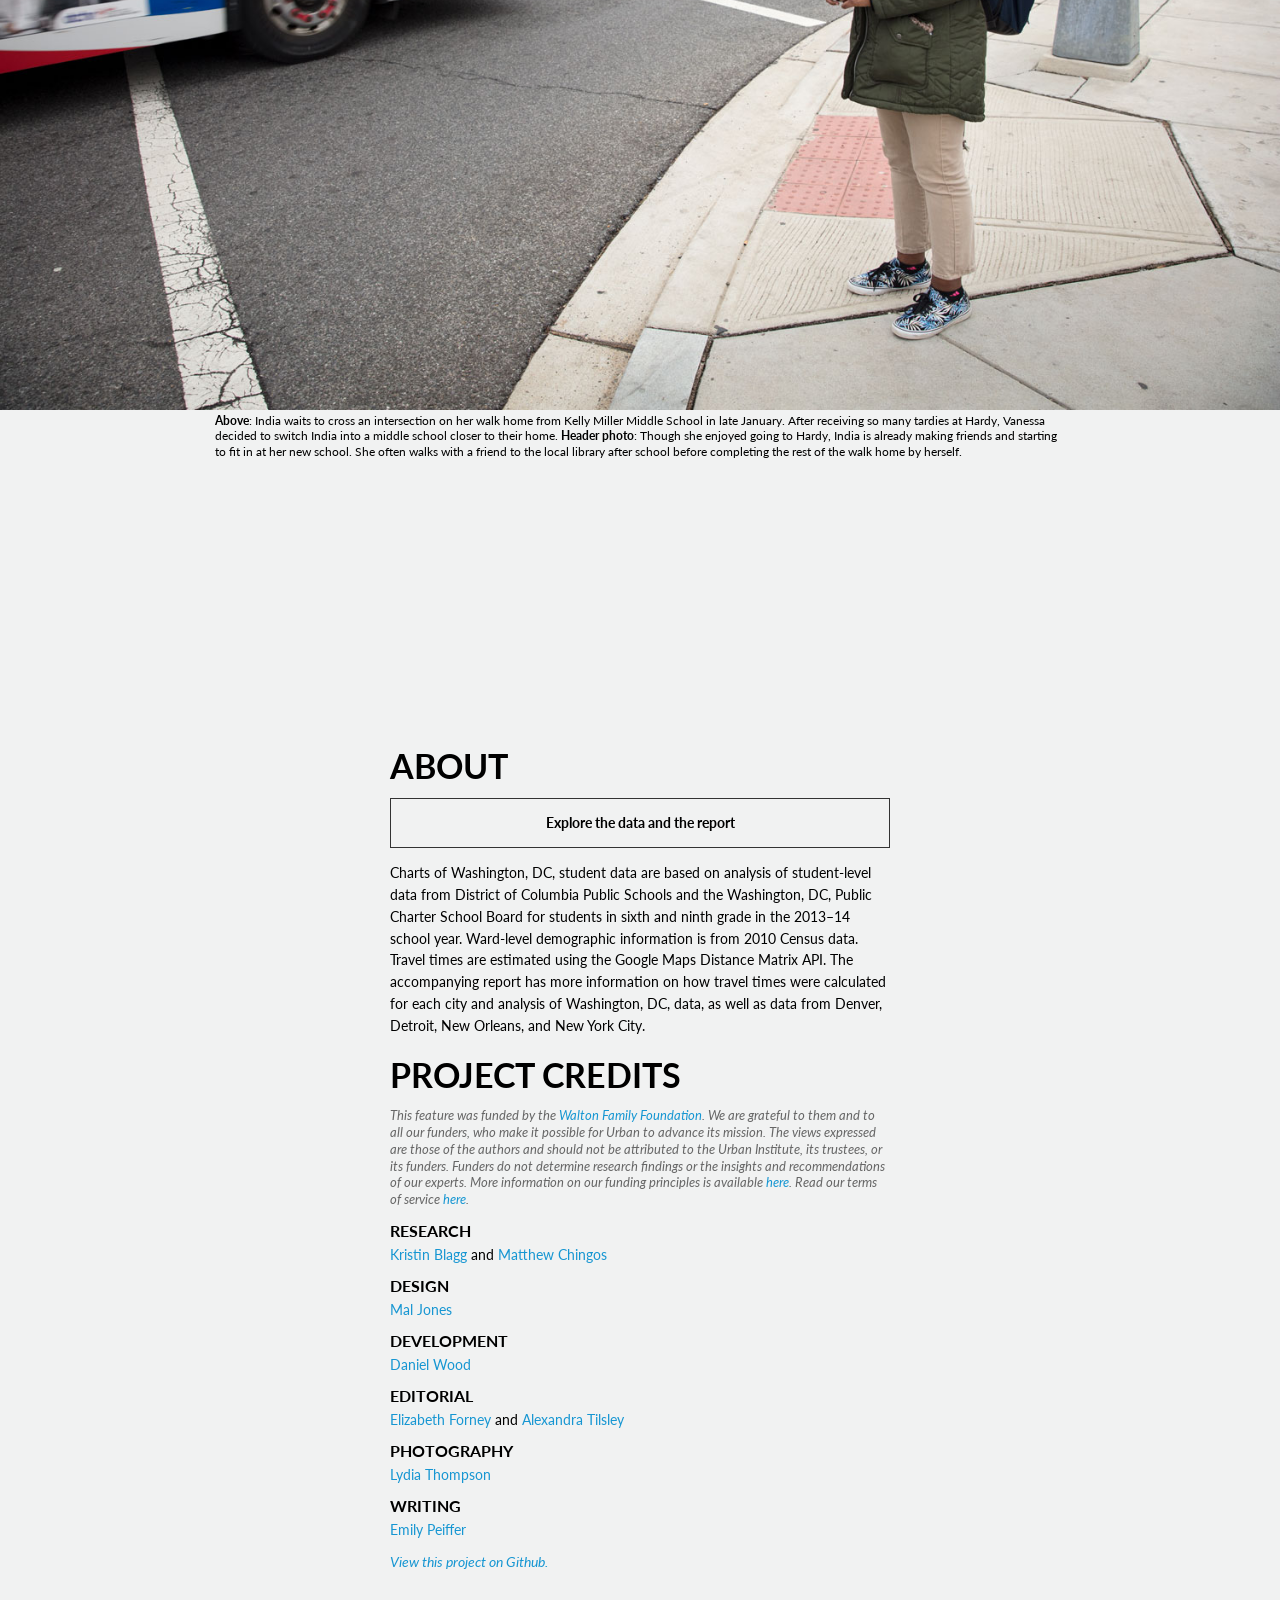
==== commit a89f0fb7: "clean up" ====
--- a/index.html
+++ b/index.html
@@ -306,9 +306,7 @@
       var pymParent4 = new pym.Parent('ff4', 'skymap.html', {});
       var pymParent5 = new pym.Parent('ff5', 'wardmap.html', {});
       var pymParent6 = new pym.Parent('ff6', 'allwarddistro.html', {});
-      // var pymParent7 = new pym.Parent('ff7', 'cityaverages.html', {});
       var pymParent8 = new pym.Parent('ff8', 'race.html', {});
-      // var pymParent9 = new pym.Parent('ff9', 'poverty.html', {});
   </script>
 	<!-- <script src="js/lib/d3.v4.min.js"></script>   -->
   <script src="js/waypoints/lib/jquery.waypoints.min.js"></script>
